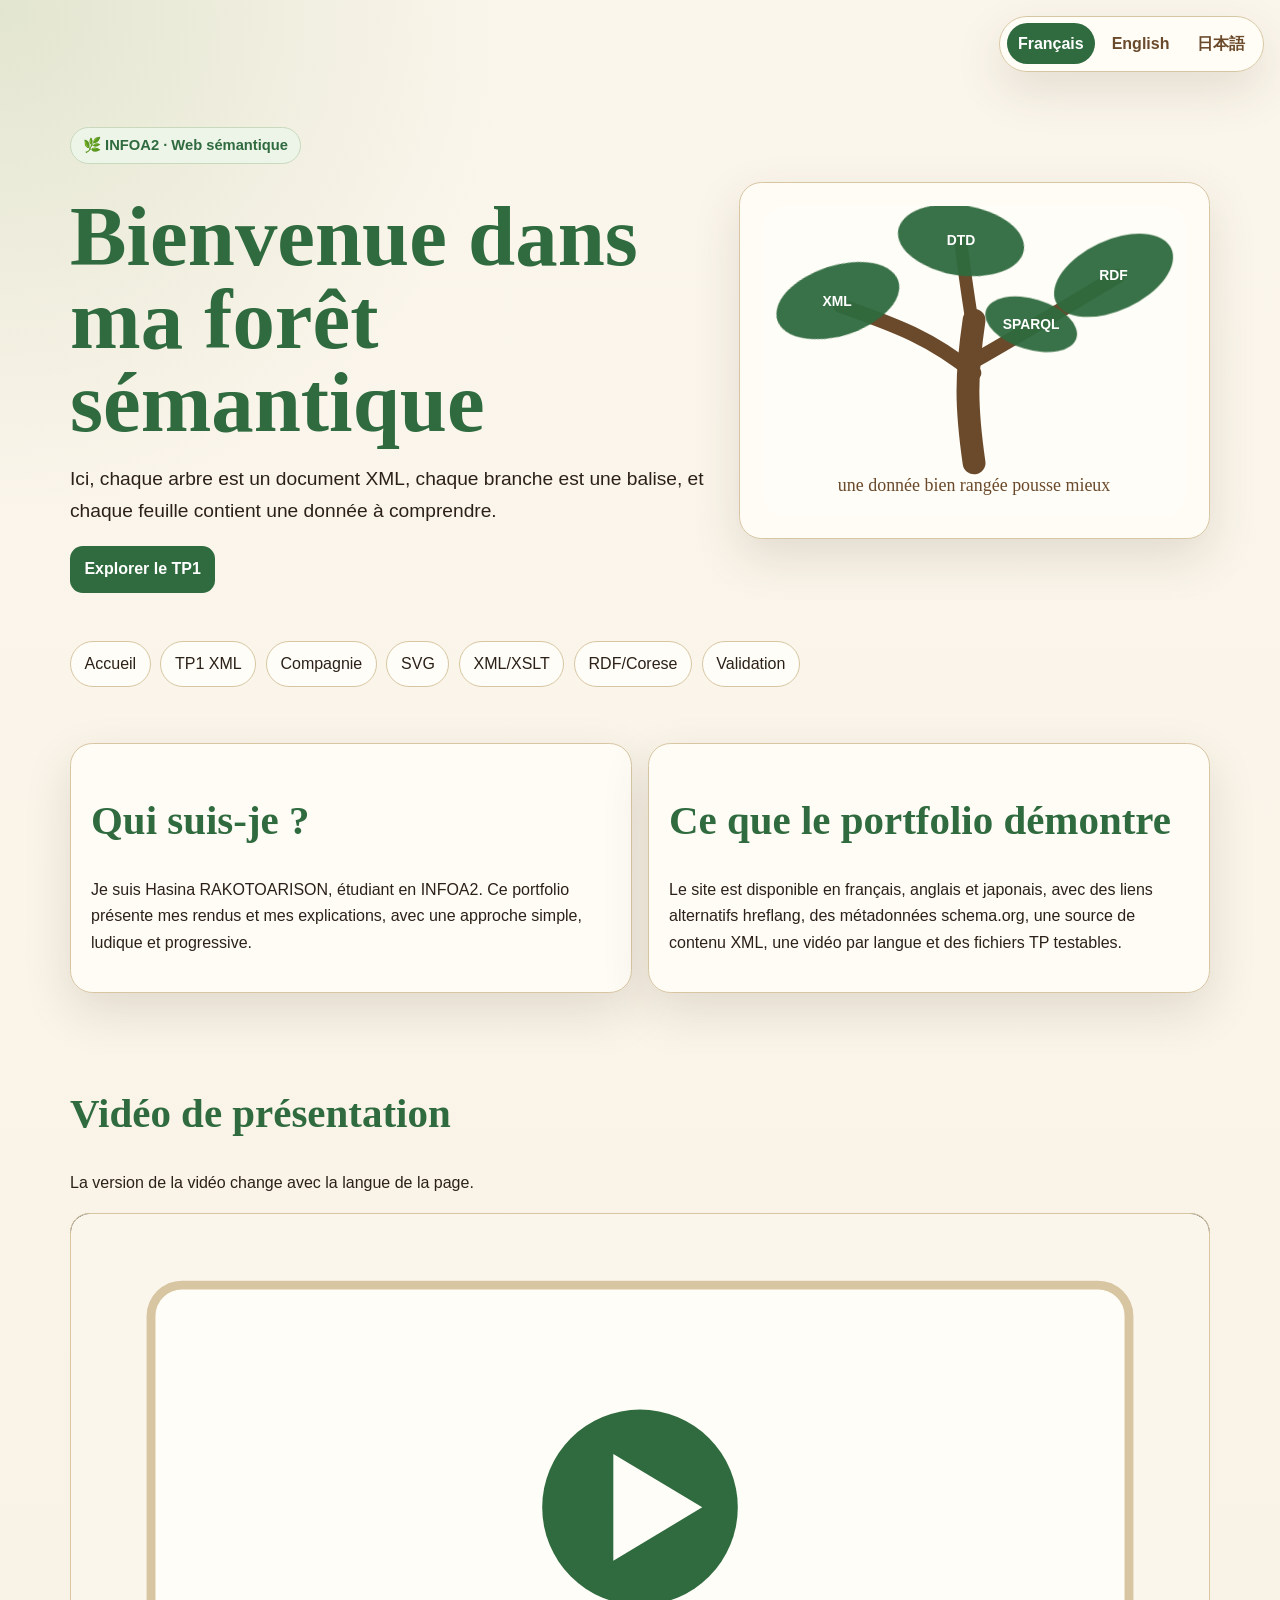
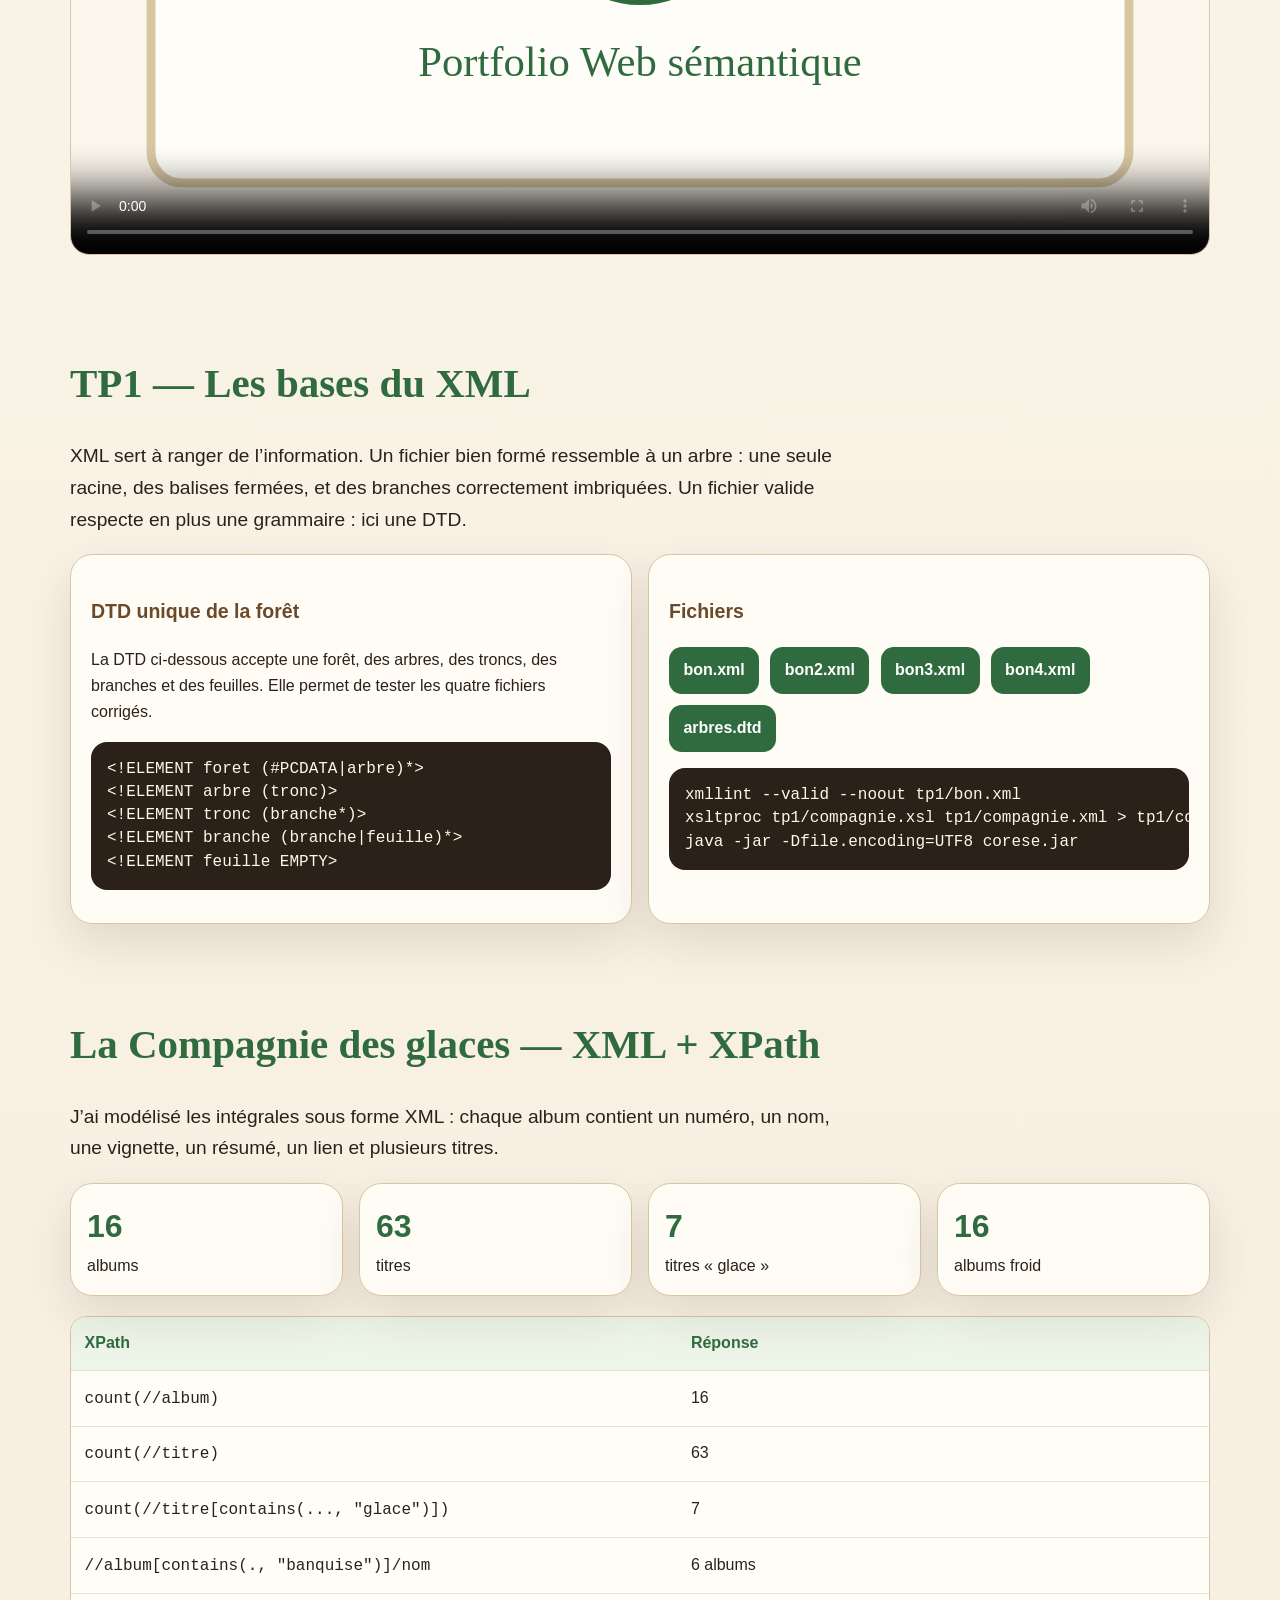
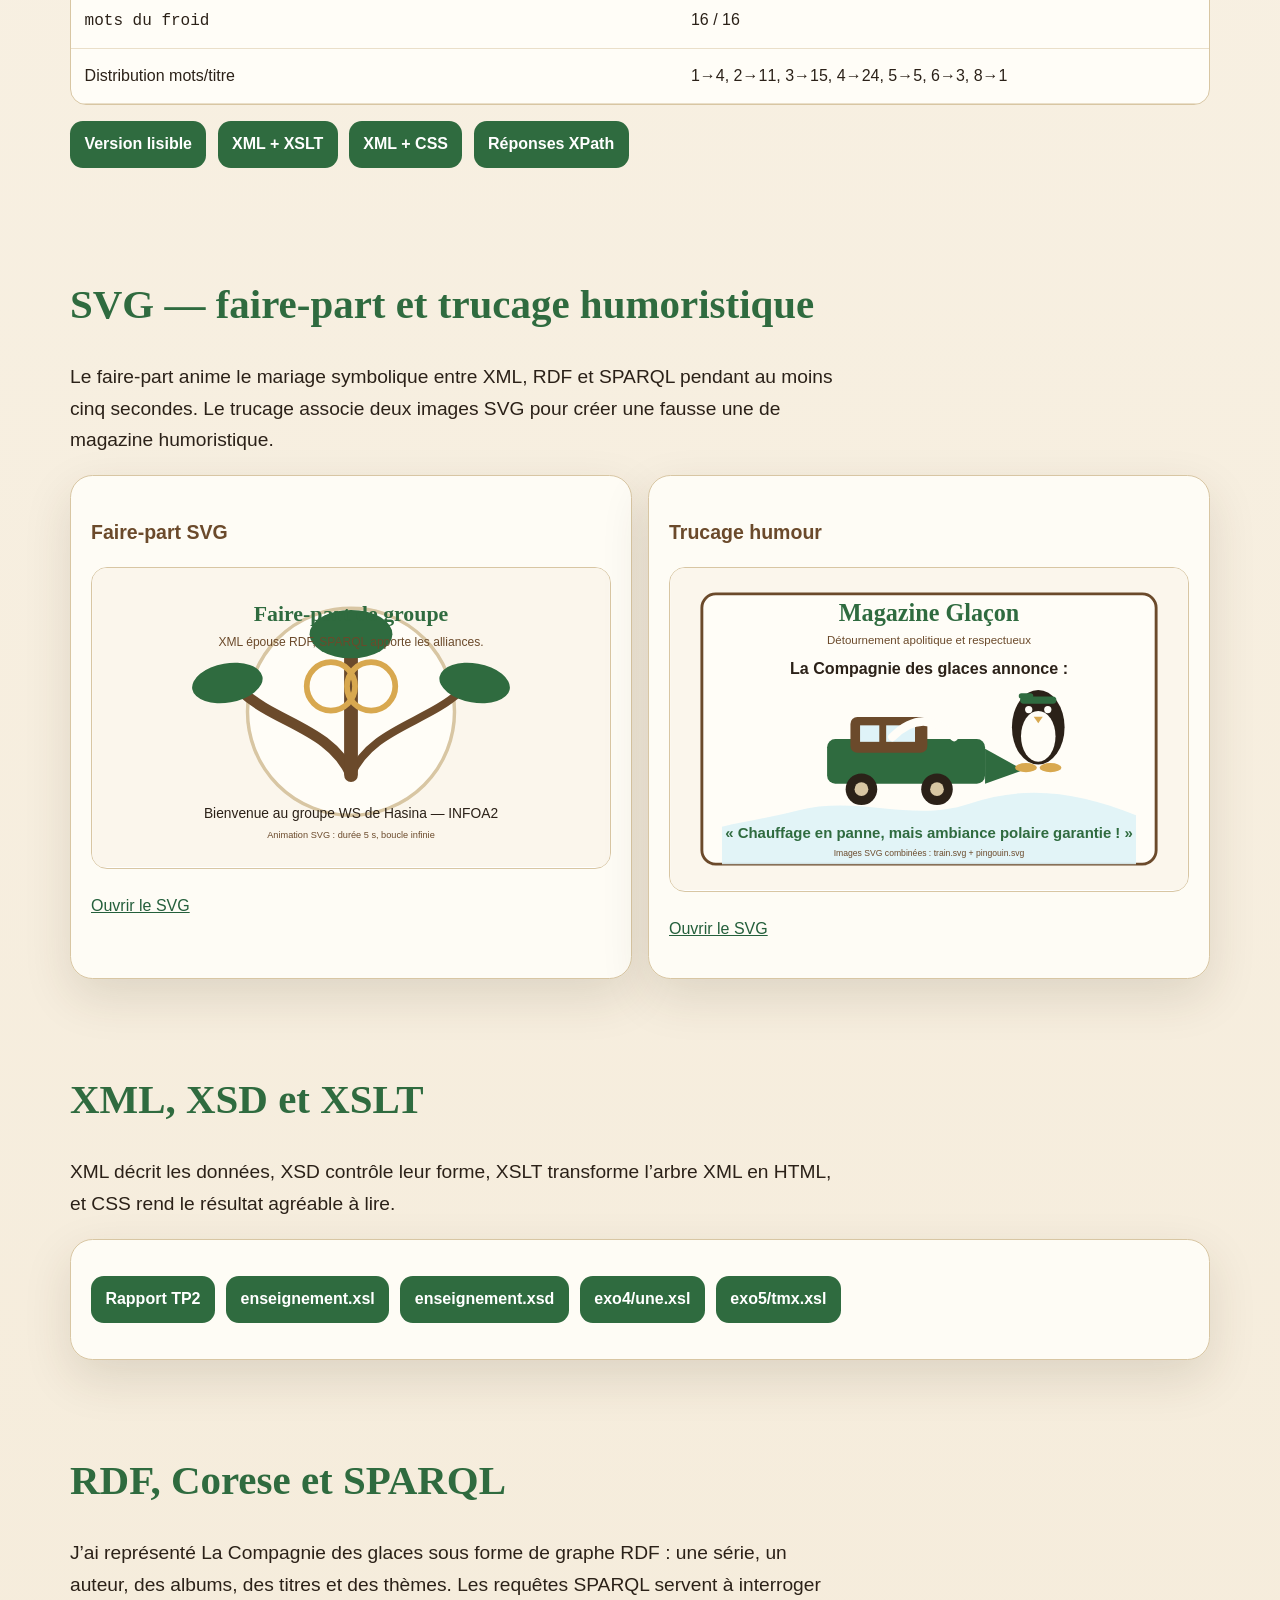
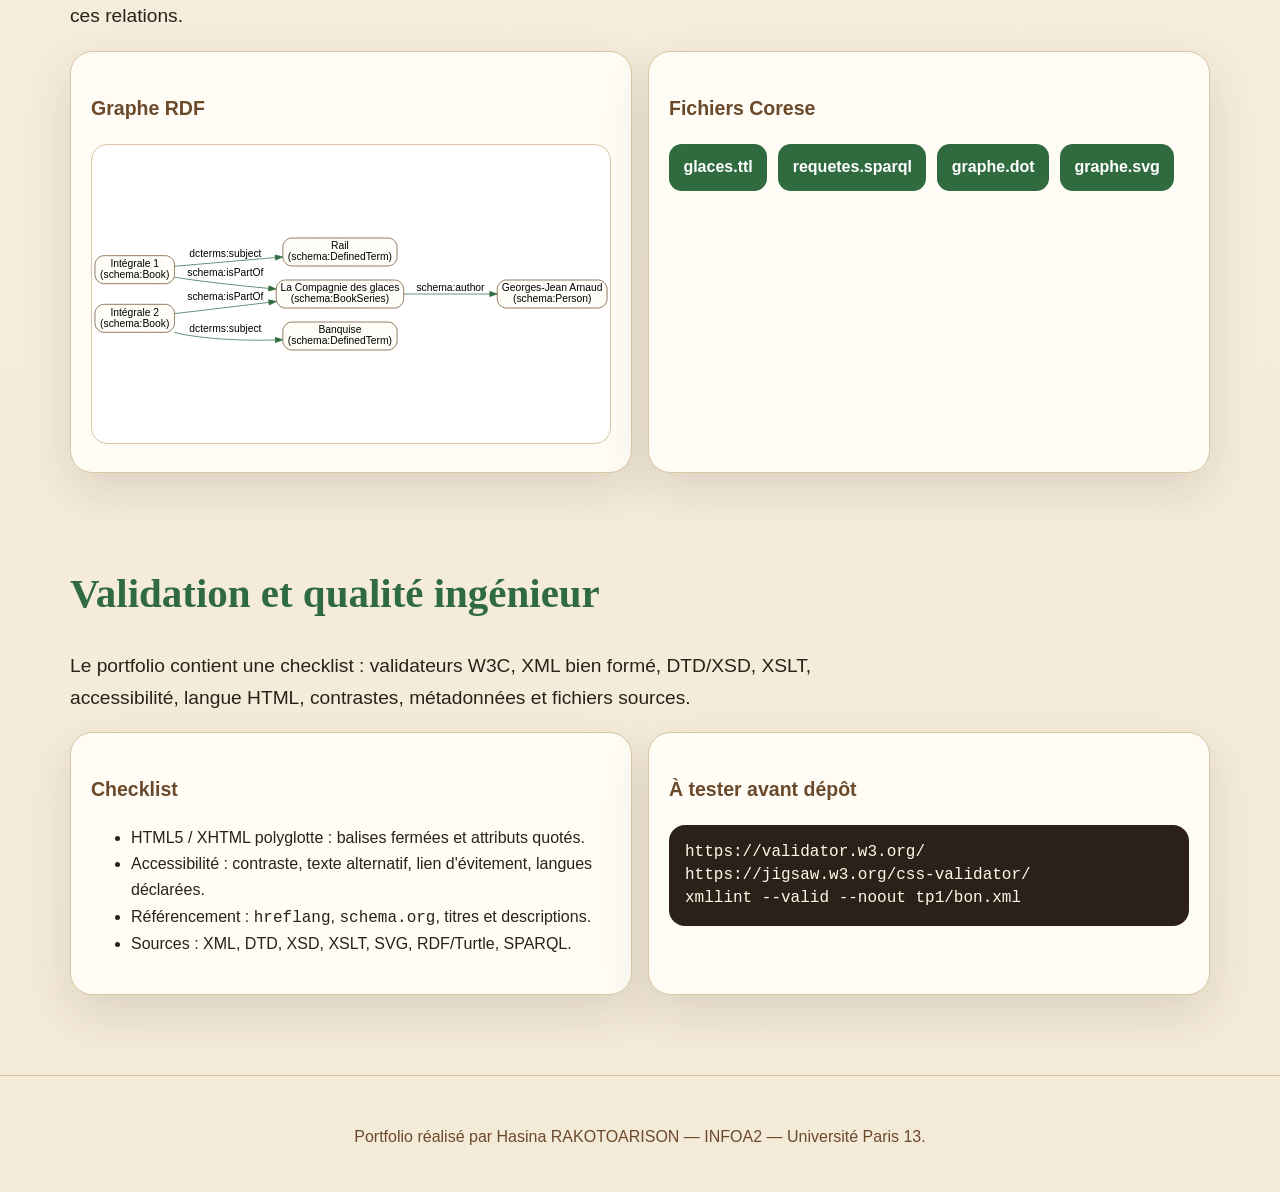
==== index.html @ b1c5e073 "Correction placement portfolio a la racine" ====
<!doctype html>
<html lang="fr" dir="ltr" itemscope="itemscope" itemtype="https://schema.org/ProfilePage">
<head>
  <meta charset="utf-8" />
  <meta name="viewport" content="width=device-width, initial-scale=1" />
  <meta name="description" content="Portfolio pédagogique de Hasina RAKOTOARISON, INFOA2, autour de XML, XSLT, SVG, RDF, SPARQL et Corese." />
  <meta name="author" content="Hasina RAKOTOARISON" />
  <title>Portfolio Web sémantique — Hasina RAKOTOARISON</title>
  <link rel="alternate" href="https://hamkitsi.github.io/index.html" hreflang="fr" />
  <link rel="alternate" href="https://hamkitsi.github.io/index.en.html" hreflang="en" />
  <link rel="alternate" href="https://hamkitsi.github.io/index.ja.html" hreflang="ja" />
  <link rel="stylesheet" href="assets/css/style.css" />
</head>
<body>
  <a class="skip-link" href="#contenu">Aller au contenu</a>
  <div class="lang-switcher" aria-label="Choix de langue"><a href="index.html" lang="fr" hreflang="fr" data-lang-link="true" class="active">Français</a>
<a href="index.en.html" lang="en" hreflang="en" data-lang-link="true" class="">English</a>
<a href="index.ja.html" lang="ja" hreflang="ja" data-lang-link="true" class="">日本語</a></div>
  <header id="accueil" class="site-header">
    <section class="hero">
      <div itemscope="itemscope" itemtype="https://schema.org/Person">
        <p class="badge">🌿 INFOA2 · Web sémantique</p>
        <h1 itemprop="name">Bienvenue dans ma forêt sémantique</h1>
        <p class="lead" itemprop="description">Ici, chaque arbre est un document XML, chaque branche est une balise, et chaque feuille contient une donnée à comprendre.</p>
        <p><a class="button-link" href="#tp1">Explorer le TP1</a></p>
        <meta itemprop="givenName" content="Hasina" />
        <meta itemprop="familyName" content="RAKOTOARISON" />
        <meta itemprop="affiliation" content="Université Paris 13 — INFOA2" />
        <link itemprop="url" href="https://hamkitsi.github.io/" />
      </div>
      <div class="hero-card"><svg class="tree-illustration" xmlns="http://www.w3.org/2000/svg" viewBox="0 0 520 380" role="img" aria-label="Illustration d'un arbre XML">
  <rect width="520" height="380" rx="28" fill="#fffdf7"/>
  <path d="M260 315 C250 245 250 208 260 140" stroke="#6b4a2b" stroke-width="28" fill="none" stroke-linecap="round"/>
  <path d="M260 205 C205 160 160 145 96 122" stroke="#6b4a2b" stroke-width="18" fill="none" stroke-linecap="round"/>
  <path d="M260 190 C330 150 372 124 436 86" stroke="#6b4a2b" stroke-width="18" fill="none" stroke-linecap="round"/>
  <path d="M260 158 C252 106 248 82 244 45" stroke="#6b4a2b" stroke-width="16" fill="none" stroke-linecap="round"/>
  <g fill="#2f6b3f" opacity=".95">
    <ellipse cx="93" cy="116" rx="78" ry="43" transform="rotate(-18 93 116)"/>
    <ellipse cx="431" cy="85" rx="78" ry="43" transform="rotate(-25 431 85)"/>
    <ellipse cx="244" cy="42" rx="78" ry="43" transform="rotate(9 244 42)"/>
    <ellipse cx="330" cy="145" rx="58" ry="31" transform="rotate(17 330 145)"/>
  </g>
  <g font-family="Arial" font-size="17" font-weight="700" text-anchor="middle">
    <text x="92" y="122" fill="white">XML</text>
    <text x="244" y="48" fill="white">DTD</text>
    <text x="431" y="91" fill="white">RDF</text>
    <text x="330" y="151" fill="white">SPARQL</text>
  </g>
  <text x="260" y="350" text-anchor="middle" font-family="Georgia" font-size="22" fill="#6b4a2b">une donnée bien rangée pousse mieux</text>
</svg></div>
    </section>
  </header>
  <nav class="navbar" aria-label="Navigation principale">
      <ul>
        <li><a href="#accueil">Accueil</a></li>
        <li><a href="#tp1">TP1 XML</a></li>
        <li><a href="#compagnie">Compagnie</a></li>
        <li><a href="#svg">SVG</a></li>
        <li><a href="#xslt">XML/XSLT</a></li>
        <li><a href="#rdf">RDF/Corese</a></li>
        <li><a href="#validation">Validation</a></li>
      </ul>
    </nav>
  <main id="contenu">
    <section class="section grid" aria-labelledby="identite-title">
      <article class="card">
        <h2 id="identite-title">Qui suis-je ?</h2>
        <p>Je suis Hasina RAKOTOARISON, étudiant en INFOA2. Ce portfolio présente mes rendus et mes explications, avec une approche simple, ludique et progressive.</p>
      </article>
      <article class="card">
        <h2>Ce que le portfolio démontre</h2>
        <p>Le site est disponible en français, anglais et japonais, avec des liens alternatifs hreflang, des métadonnées schema.org, une source de contenu XML, une vidéo par langue et des fichiers TP testables.</p>
      </article>
    </section>

    <section id="video" class="section video-box" aria-labelledby="video-title">
      <h2 id="video-title">Vidéo de présentation</h2>
      <p>La version de la vidéo change avec la langue de la page.</p>
      <video controls="controls" preload="metadata" poster="assets/img/video-poster.svg">
        <source src="assets/video/intro-fr.mp4" type="video/mp4" />
        <track kind="subtitles" src="assets/video/captions-fr.vtt" srclang="fr" label="Français" default="default" />
      </video>
    </section>

    <section id="tp1" class="section" aria-labelledby="tp1-title">
      <h2 id="tp1-title">TP1 — Les bases du XML</h2>
      <p class="lead">XML sert à ranger de l’information. Un fichier bien formé ressemble à un arbre : une seule racine, des balises fermées, et des branches correctement imbriquées. Un fichier valide respecte en plus une grammaire : ici une DTD.</p>
      <div class="grid">
        <article class="card">
          <h3>DTD unique de la forêt</h3>
          <p>La DTD ci-dessous accepte une forêt, des arbres, des troncs, des branches et des feuilles. Elle permet de tester les quatre fichiers corrigés.</p>
          <pre><code>&lt;!ELEMENT foret (#PCDATA|arbre)*&gt;
&lt;!ELEMENT arbre (tronc)&gt;
&lt;!ELEMENT tronc (branche*)&gt;
&lt;!ELEMENT branche (branche|feuille)*&gt;
&lt;!ELEMENT feuille EMPTY&gt;
</code></pre>
        </article>
        <article class="card">
          <h3>Fichiers</h3>
          <ul class="link-list">
            <li><a href="tp1/bon.xml">bon.xml</a></li>
            <li><a href="tp1/bon2.xml">bon2.xml</a></li>
            <li><a href="tp1/bon3.xml">bon3.xml</a></li>
            <li><a href="tp1/bon4.xml">bon4.xml</a></li>
            <li><a href="tp1/arbres.dtd">arbres.dtd</a></li>
          </ul>
          <pre><code>xmllint --valid --noout tp1/bon.xml
xsltproc tp1/compagnie.xsl tp1/compagnie.xml &gt; tp1/compagnie.html
java -jar -Dfile.encoding=UTF8 corese.jar</code></pre>
        </article>
      </div>
    </section>

    <section id="compagnie" class="section" aria-labelledby="compagnie-title">
      <h2 id="compagnie-title">La Compagnie des glaces — XML + XPath</h2>
      <p class="lead">J’ai modélisé les intégrales sous forme XML : chaque album contient un numéro, un nom, une vignette, un résumé, un lien et plusieurs titres.</p>
      <div class="stats" aria-label="Statistiques XPath">
        <div class="stat"><strong>16</strong> albums</div>
        <div class="stat"><strong>63</strong> titres</div>
        <div class="stat"><strong>7</strong> titres « glace »</div>
        <div class="stat"><strong>16</strong> albums froid</div>
      </div>
      <div class="table-wrap">
        <table><tr><th>XPath</th><th>Réponse</th></tr><tr><td><code>count(//album)</code></td><td>16</td></tr><tr><td><code>count(//titre)</code></td><td>63</td></tr><tr><td><code>count(//titre[contains(..., "glace")])</code></td><td>7</td></tr><tr><td><code>//album[contains(., "banquise")]/nom</code></td><td>6 albums</td></tr><tr><td><code>mots du froid</code></td><td>16 / 16</td></tr><tr><td>Distribution mots/titre</td><td>1→4, 2→11, 3→15, 4→24, 5→5, 6→3, 8→1</td></tr></table>
      </div>
      <ul class="link-list">
        <li><a href="tp1/compagnie.html">Version lisible</a></li>
        <li><a href="tp1/compagnie.xml">XML + XSLT</a></li>
        <li><a href="tp1/compagnie-css.xml">XML + CSS</a></li>
        <li><a href="tp1/requetes_xpath_reponses.txt">Réponses XPath</a></li>
      </ul>
    </section>

    <section id="svg" class="section" aria-labelledby="svg-title">
      <h2 id="svg-title">SVG — faire-part et trucage humoristique</h2>
      <p class="lead">Le faire-part anime le mariage symbolique entre XML, RDF et SPARQL pendant au moins cinq secondes. Le trucage associe deux images SVG pour créer une fausse une de magazine humoristique.</p>
      <div class="grid">
        <article class="card">
          <h3>Faire-part SVG</h3>
          <object class="svg-frame" type="image/svg+xml" data="tp1/svg/mariage-groupe-ws.svg" aria-label="Faire-part SVG animé"></object>
          <p><a href="tp1/svg/mariage-groupe-ws.svg">Ouvrir le SVG</a></p>
        </article>
        <article class="card">
          <h3>Trucage humour</h3>
          <object class="svg-frame" type="image/svg+xml" data="tp1/svg/trucage-magazine-glacon.svg" aria-label="Trucage SVG humoristique"></object>
          <p><a href="tp1/svg/trucage-magazine-glacon.svg">Ouvrir le SVG</a></p>
        </article>
      </div>
    </section>

    <section id="xslt" class="section" aria-labelledby="xslt-title">
      <h2 id="xslt-title">XML, XSD et XSLT</h2>
      <p class="lead">XML décrit les données, XSD contrôle leur forme, XSLT transforme l’arbre XML en HTML, et CSS rend le résultat agréable à lire.</p>
      <article class="card">
        <ul class="link-list">
          <li><a href="xml-xslt/index.html">Rapport TP2</a></li>
          <li><a href="xml-xslt/TP2_Hasina/enseignement.xsl">enseignement.xsl</a></li>
          <li><a href="xml-xslt/TP2_Hasina/enseignement.xsd">enseignement.xsd</a></li>
          <li><a href="xml-xslt/TP2_Hasina/exo4/une.xsl">exo4/une.xsl</a></li>
          <li><a href="xml-xslt/TP2_Hasina/exo5/tmx.xsl">exo5/tmx.xsl</a></li>
        </ul>
      </article>
    </section>

    <section id="rdf" class="section" aria-labelledby="rdf-title">
      <h2 id="rdf-title">RDF, Corese et SPARQL</h2>
      <p class="lead">J’ai représenté La Compagnie des glaces sous forme de graphe RDF : une série, un auteur, des albums, des titres et des thèmes. Les requêtes SPARQL servent à interroger ces relations.</p>
      <div class="grid">
        <article class="card">
          <h3>Graphe RDF</h3>
          <object class="svg-frame" type="image/svg+xml" data="rdf-corese/graphe.svg" aria-label="Graphe RDF"></object>
        </article>
        <article class="card">
          <h3>Fichiers Corese</h3>
          <ul class="link-list">
            <li><a href="rdf-corese/glaces.ttl">glaces.ttl</a></li>
            <li><a href="rdf-corese/requetes.sparql">requetes.sparql</a></li>
            <li><a href="rdf-corese/graphe.dot">graphe.dot</a></li>
            <li><a href="rdf-corese/graphe.svg">graphe.svg</a></li>
          </ul>
        </article>
      </div>
    </section>

    <section id="validation" class="section" aria-labelledby="validation-title">
      <h2 id="validation-title">Validation et qualité ingénieur</h2>
      <p class="lead">Le portfolio contient une checklist : validateurs W3C, XML bien formé, DTD/XSD, XSLT, accessibilité, langue HTML, contrastes, métadonnées et fichiers sources.</p>
      <div class="grid">
        <article class="card">
          <h3>Checklist</h3>
          <ul>
            <li>HTML5 / XHTML polyglotte : balises fermées et attributs quotés.</li>
            <li>Accessibilité : contraste, texte alternatif, lien d'évitement, langues déclarées.</li>
            <li>Référencement : <code>hreflang</code>, <code>schema.org</code>, titres et descriptions.</li>
            <li>Sources : XML, DTD, XSD, XSLT, SVG, RDF/Turtle, SPARQL.</li>
          </ul>
        </article>
        <article class="card">
          <h3>À tester avant dépôt</h3>
          <pre><code>https://validator.w3.org/
https://jigsaw.w3.org/css-validator/
xmllint --valid --noout tp1/bon.xml</code></pre>
        </article>
      </div>
    </section>
  </main>
  <footer class="site-footer"><p>Portfolio réalisé par Hasina RAKOTOARISON — INFOA2 — Université Paris 13.</p></footer>
  <script src="assets/js/site.js"></script>
</body>
</html>
---- assets/css/style.css ----
/* Portfolio Hasina RAKOTOARISON — palette forêt */
:root {
  --fond: #fbf6ec;
  --papier: #fffdf7;
  --vert: #2f6b3f;
  --vert-clair: #8fae72;
  --marron: #6b4a2b;
  --marron-clair: #d8c6a3;
  --texte: #2b2118;
  --ombre: 0 18px 48px rgba(61, 43, 23, .13);
}
* { box-sizing: border-box; }
html { scroll-behavior: smooth; }
body {
  margin: 0;
  font-family: Arial, Helvetica, sans-serif;
  color: var(--texte);
  background:
    radial-gradient(circle at top left, rgba(143,174,114,.23), transparent 32rem),
    linear-gradient(180deg, var(--fond), #f4ead8);
  line-height: 1.65;
}
a { color: #245f3b; }
a:focus, button:focus { outline: 3px solid #8fae72; outline-offset: 3px; }
.skip-link {
  position: absolute; left: -999px; top: .5rem; background: var(--vert); color: white;
  padding: .75rem 1rem; border-radius: .75rem; z-index: 20;
}
.skip-link:focus { left: .5rem; }
.lang-switcher {
  position: fixed; right: 1rem; top: 1rem; z-index: 10;
  display: flex; gap: .35rem; padding: .4rem; border-radius: 999px;
  background: rgba(255,253,247,.92); border: 1px solid var(--marron-clair); box-shadow: var(--ombre);
}
.lang-switcher a, .lang-switcher button {
  border: 0; border-radius: 999px; padding: .45rem .7rem; background: transparent;
  color: var(--marron); text-decoration: none; font-weight: 700; cursor: pointer;
}
.lang-switcher .active, .lang-switcher a:hover, .lang-switcher button:hover { background: var(--vert); color: white; }
.site-header {
  max-width: 1180px; margin: 0 auto; padding: 7rem 1.25rem 2rem;
}
.hero {
  display: grid; grid-template-columns: minmax(0, 1.15fr) minmax(260px, .85fr); gap: 2rem; align-items: center;
}
.badge, .pill {
  display: inline-flex; align-items: center; gap: .4rem;
  background: #edf4e8; color: var(--vert); border: 1px solid #c9d9be;
  border-radius: 999px; padding: .35rem .75rem; font-weight: 700; font-size: .92rem;
}
h1 { font-family: Georgia, 'Times New Roman', serif; font-size: clamp(2.4rem, 7vw, 5.3rem); line-height: .98; color: var(--vert); margin: 1rem 0; }
h2 { font-family: Georgia, 'Times New Roman', serif; font-size: clamp(1.7rem, 3.2vw, 2.8rem); color: var(--vert); line-height: 1.1; }
h3 { color: var(--marron); font-size: 1.22rem; }
.lead { font-size: 1.2rem; max-width: 72ch; }
.hero-card, .card, .stat, .album-card {
  background: rgba(255,253,247,.94); border: 1px solid var(--marron-clair); border-radius: 1.4rem; box-shadow: var(--ombre);
}
.hero-card { padding: 1.4rem; }
.tree-illustration { width: 100%; height: auto; display: block; }
.navbar {
  max-width: 1180px; margin: 0 auto; padding: 0 1.25rem 1.5rem;
}
.navbar ul { list-style: none; display: flex; flex-wrap: wrap; gap: .6rem; padding: 0; margin: 0; }
.navbar a { display: block; text-decoration: none; color: var(--texte); background: var(--papier); border: 1px solid var(--marron-clair); border-radius: 999px; padding: .55rem .85rem; }
.navbar a:hover { background: var(--vert); color: white; }
main { max-width: 1180px; margin: 0 auto; padding: 0 1.25rem 3rem; }
.section { padding: 2rem 0; scroll-margin-top: 5.5rem; }
.grid { display: grid; grid-template-columns: repeat(2, minmax(0, 1fr)); gap: 1rem; }
.card { padding: 1.25rem; }
.stats { display: grid; grid-template-columns: repeat(4, minmax(0, 1fr)); gap: 1rem; margin: 1.2rem 0; }
.stat { padding: 1rem; }
.stat strong { display: block; font-size: 2rem; color: var(--vert); }
pre { background: #2b2118; color: #fff8e8; padding: 1rem; border-radius: 1rem; overflow: auto; line-height: 1.45; }
code { font-family: ui-monospace, SFMono-Regular, Menlo, Consolas, monospace; }
.table-wrap { overflow-x: auto; border-radius: 1rem; border: 1px solid var(--marron-clair); background: var(--papier); }
table { width: 100%; border-collapse: collapse; }
th, td { padding: .85rem; border-bottom: 1px solid #eadfc9; text-align: left; vertical-align: top; }
th { background: #edf4e8; color: var(--vert); }
.link-list { display: flex; flex-wrap: wrap; gap: .7rem; padding: 0; list-style: none; }
.link-list a, .button-link { display: inline-block; border-radius: .8rem; background: var(--vert); color: white; padding: .65rem .9rem; text-decoration: none; font-weight: 700; }
.link-list a.secondary, .button-link.secondary { background: #fffdf7; color: var(--marron); border: 1px solid var(--marron-clair); }
.video-box video { width: 100%; border-radius: 1.2rem; border: 1px solid var(--marron-clair); background: #000; }
.album-grid { display: grid; gap: 1rem; }
.album-card { display: grid; grid-template-columns: 120px 1fr; gap: 1rem; padding: 1rem; }
.album-card img { width: 120px; border-radius: .8rem; border: 1px solid var(--marron-clair); }
.svg-frame { width: 100%; min-height: 300px; border: 1px solid var(--marron-clair); border-radius: 1rem; background: white; }
.site-footer { text-align: center; padding: 2rem 1rem; border-top: 1px solid var(--marron-clair); color: var(--marron); }
.page-shell { max-width: 1100px; margin: 0 auto; padding: 2rem 1.25rem 4rem; }
.subpage { background: var(--fond); }
@media (max-width: 850px) {
  .hero, .grid, .stats { grid-template-columns: 1fr; }
  .site-header { padding-top: 6rem; }
  .album-card { grid-template-columns: 1fr; }
}
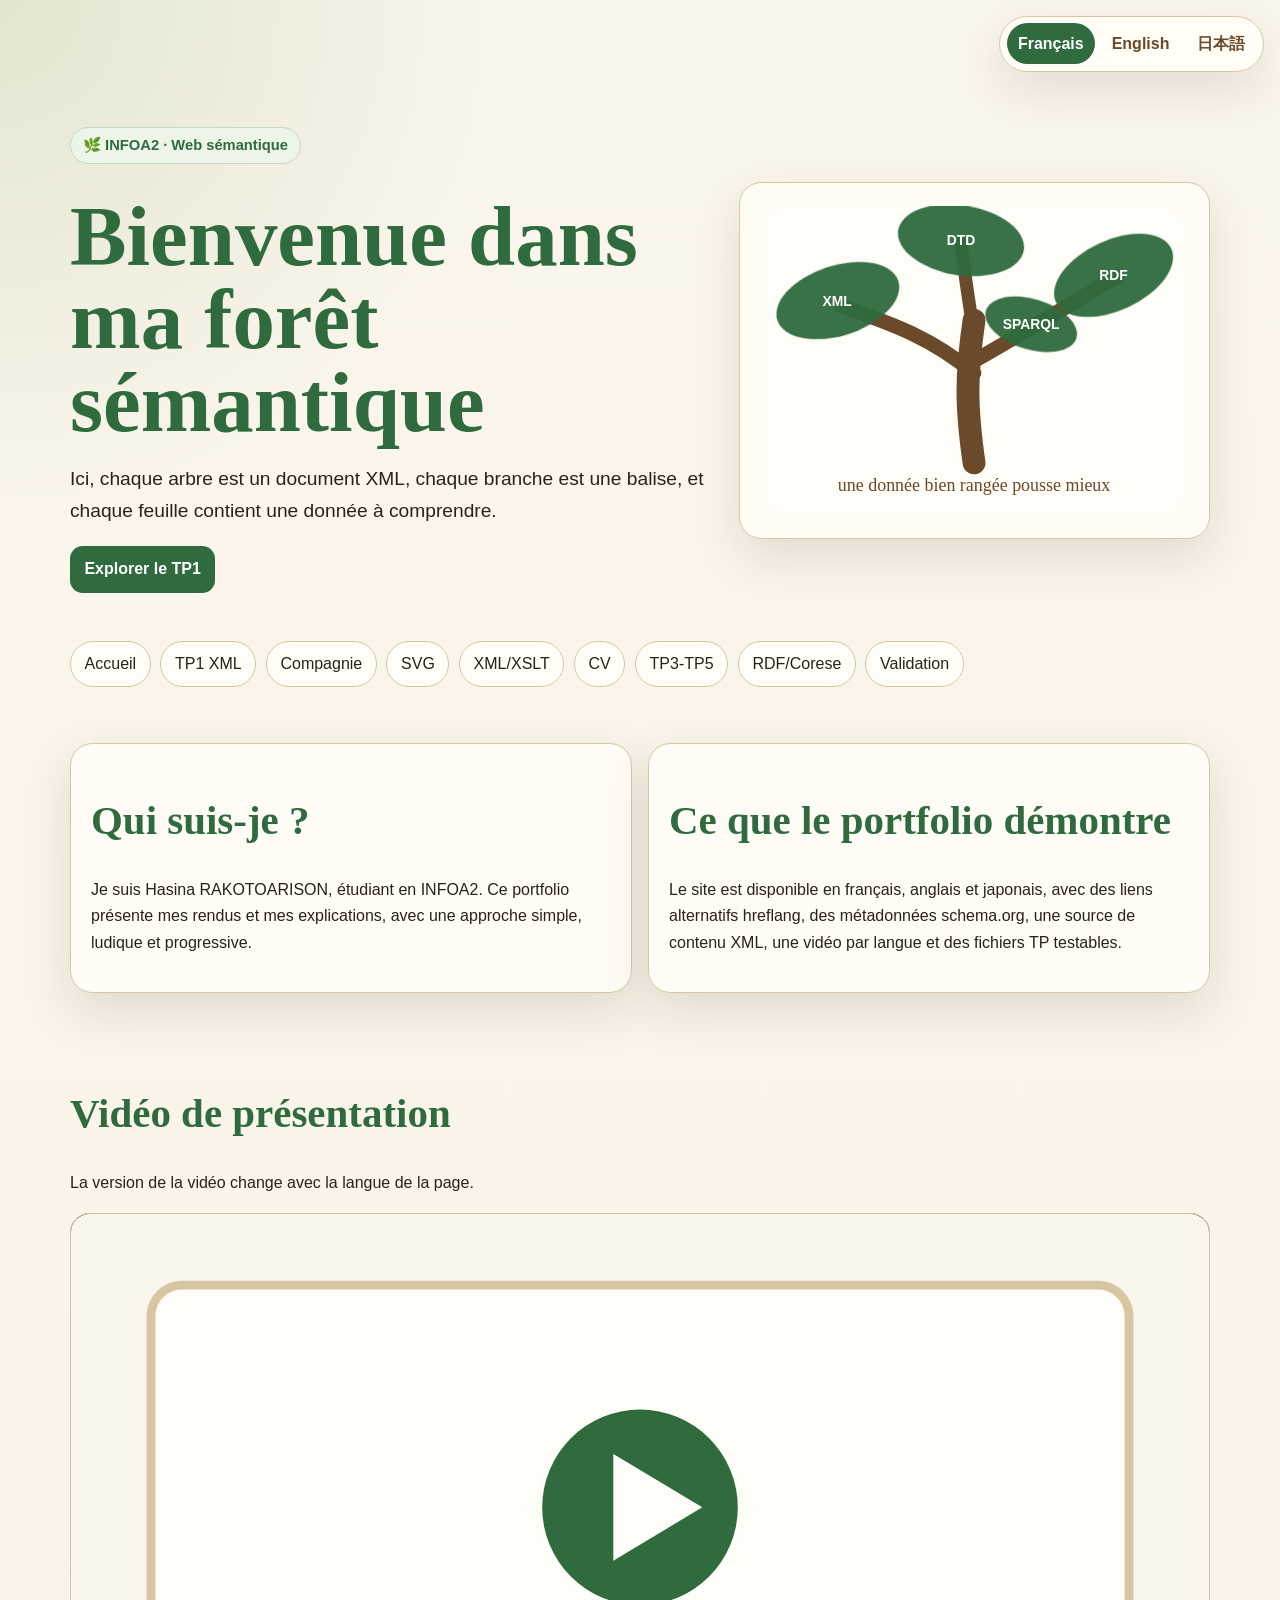
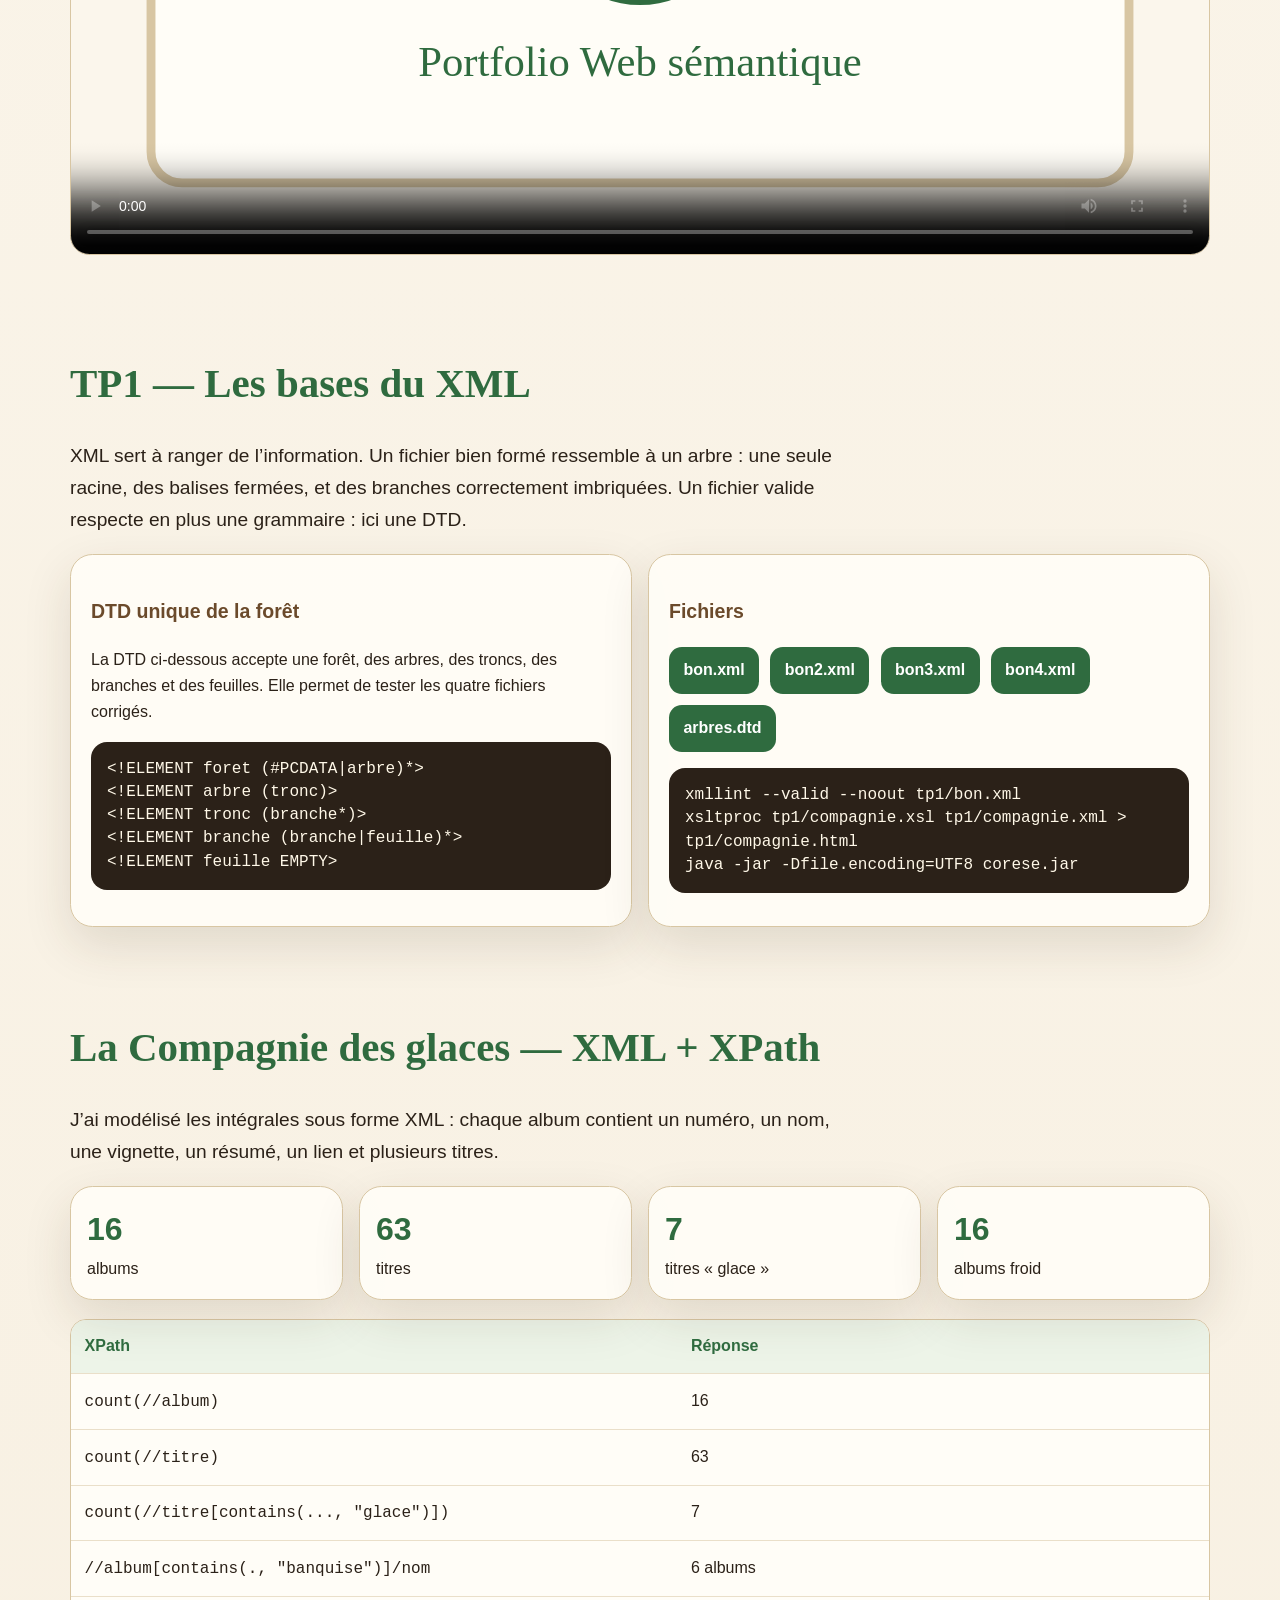
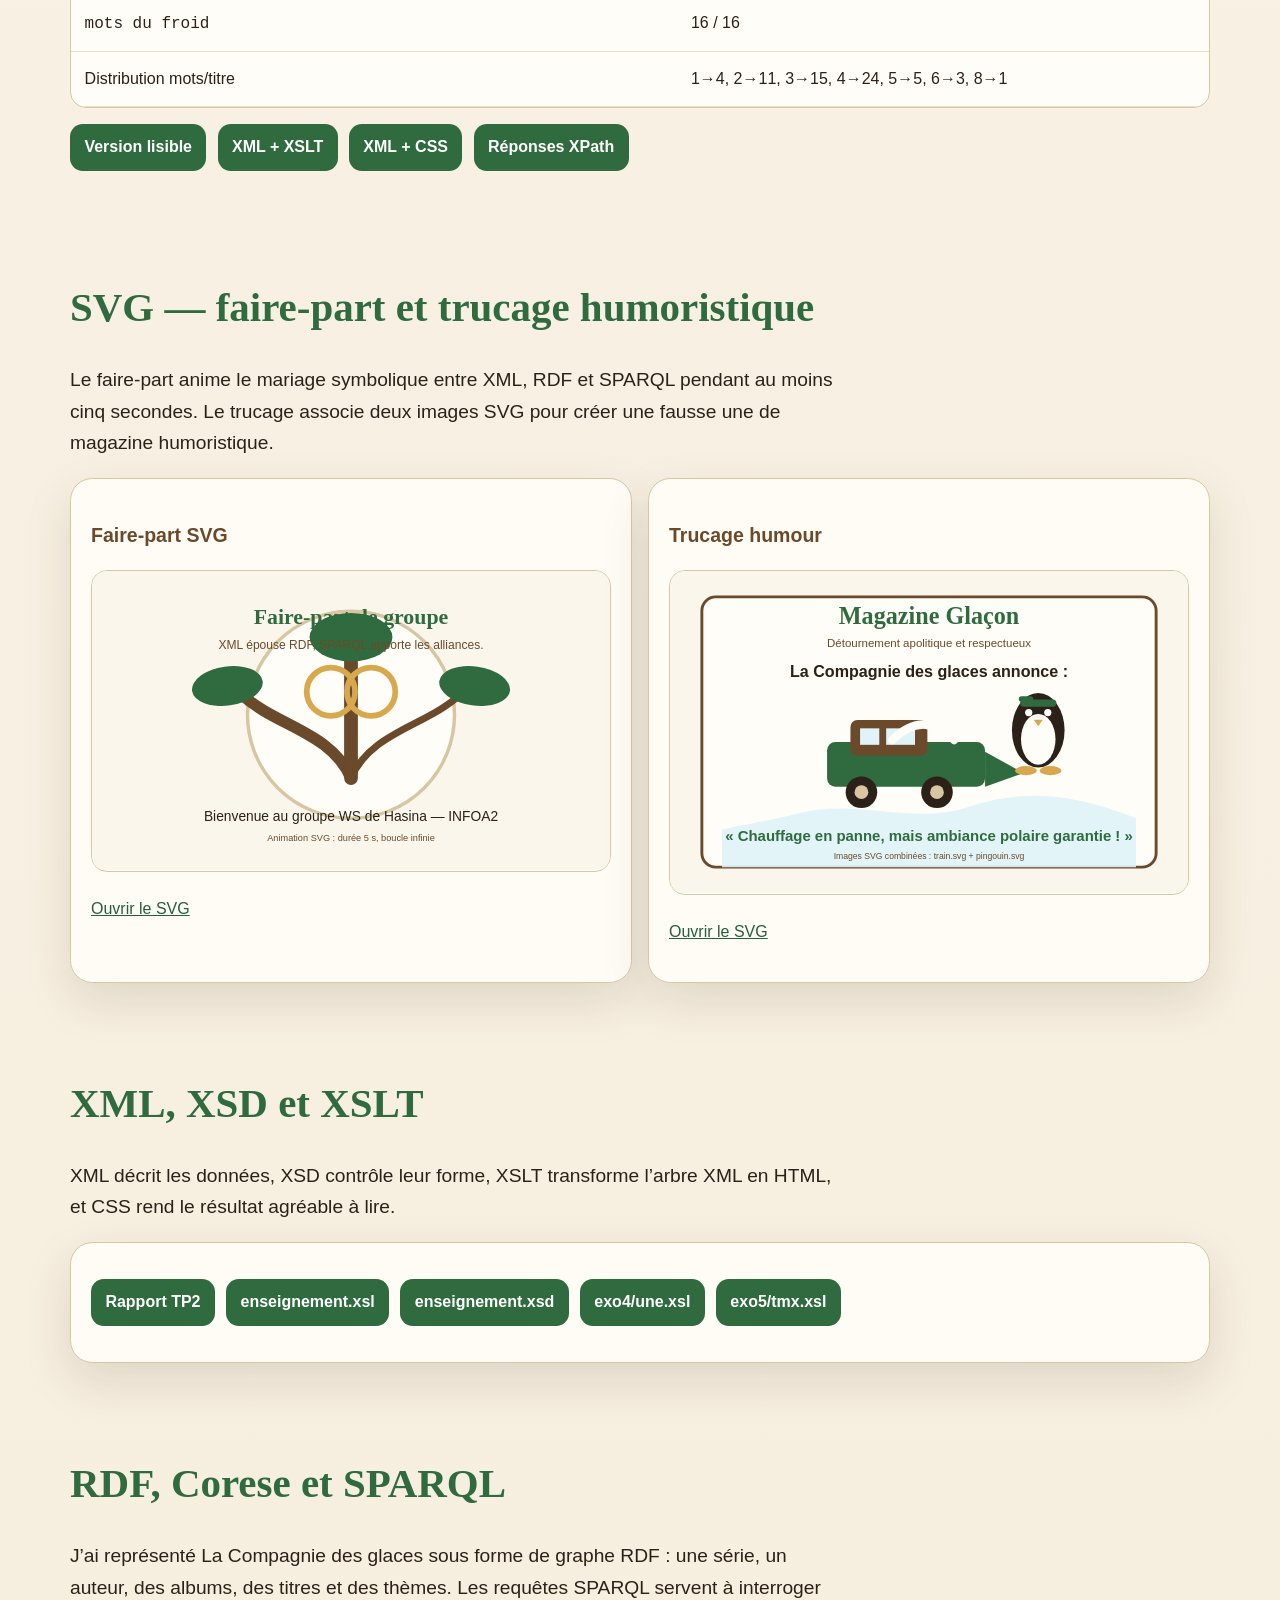
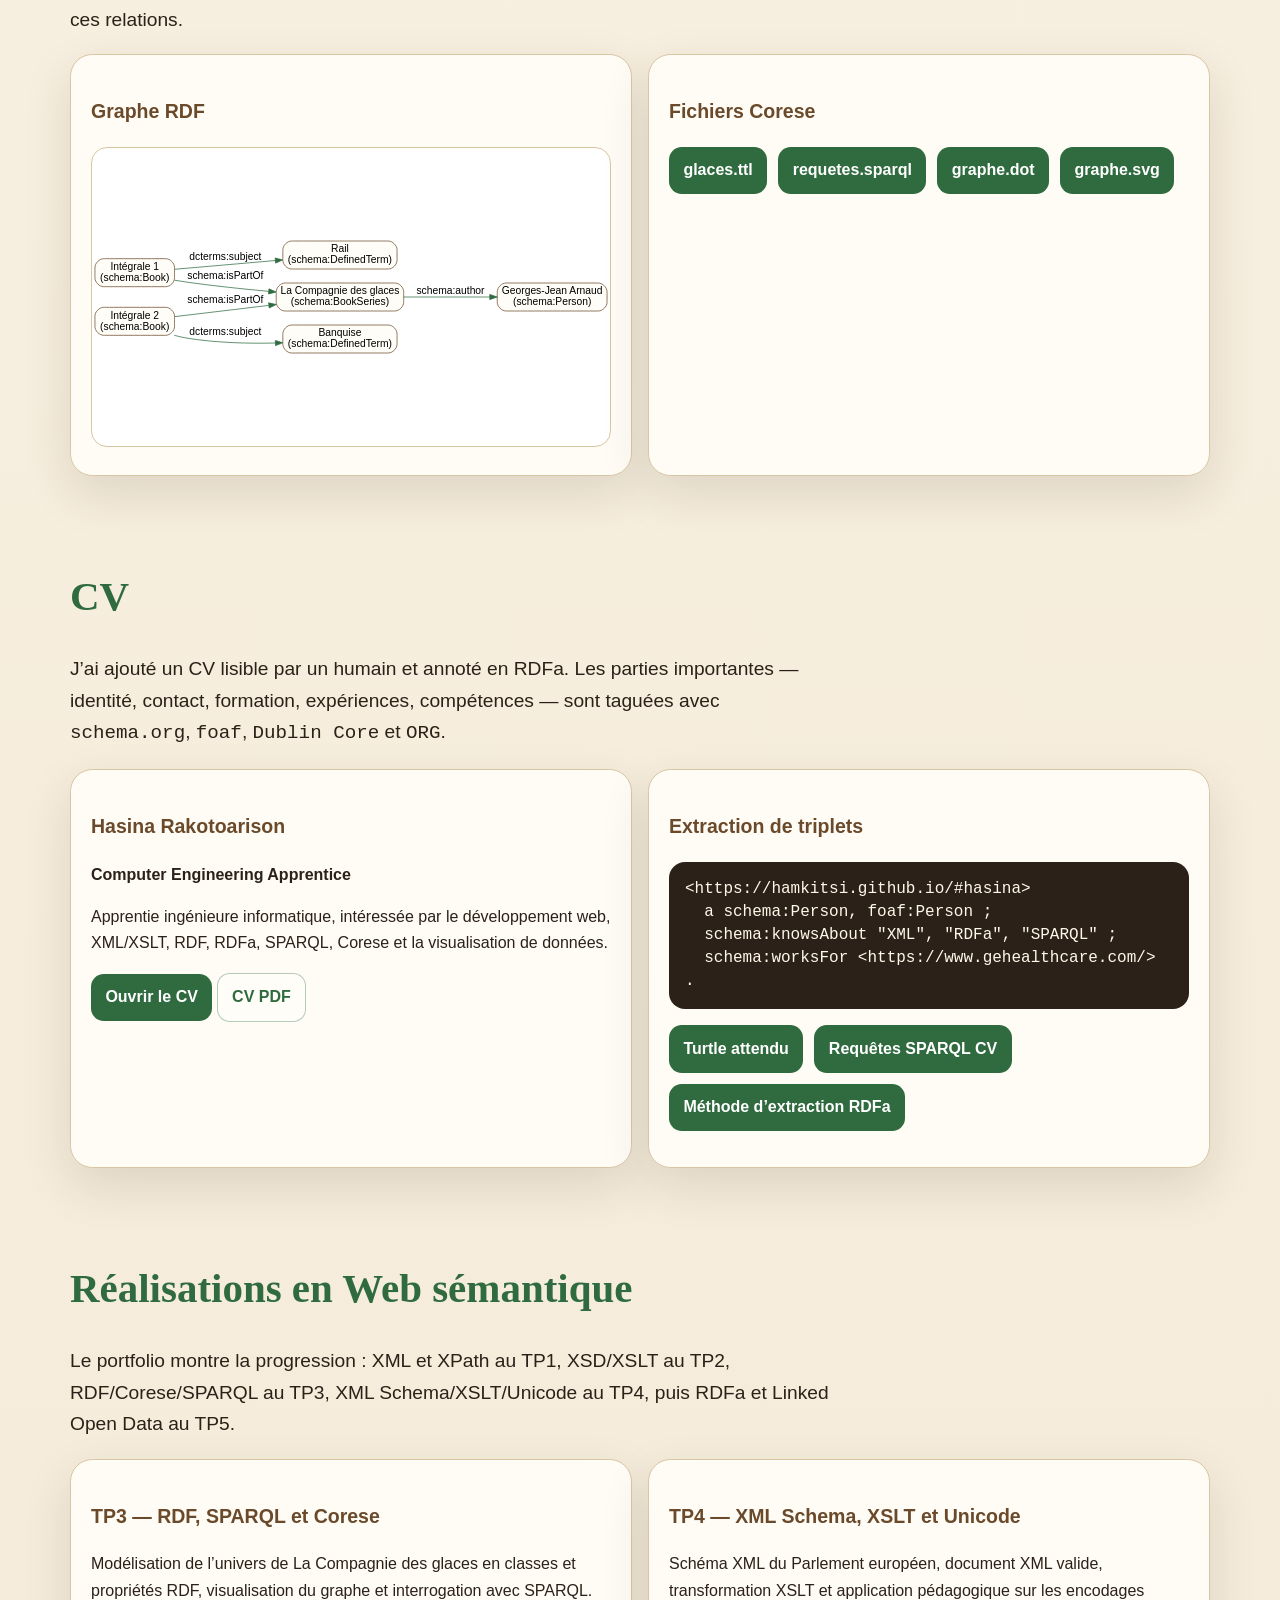
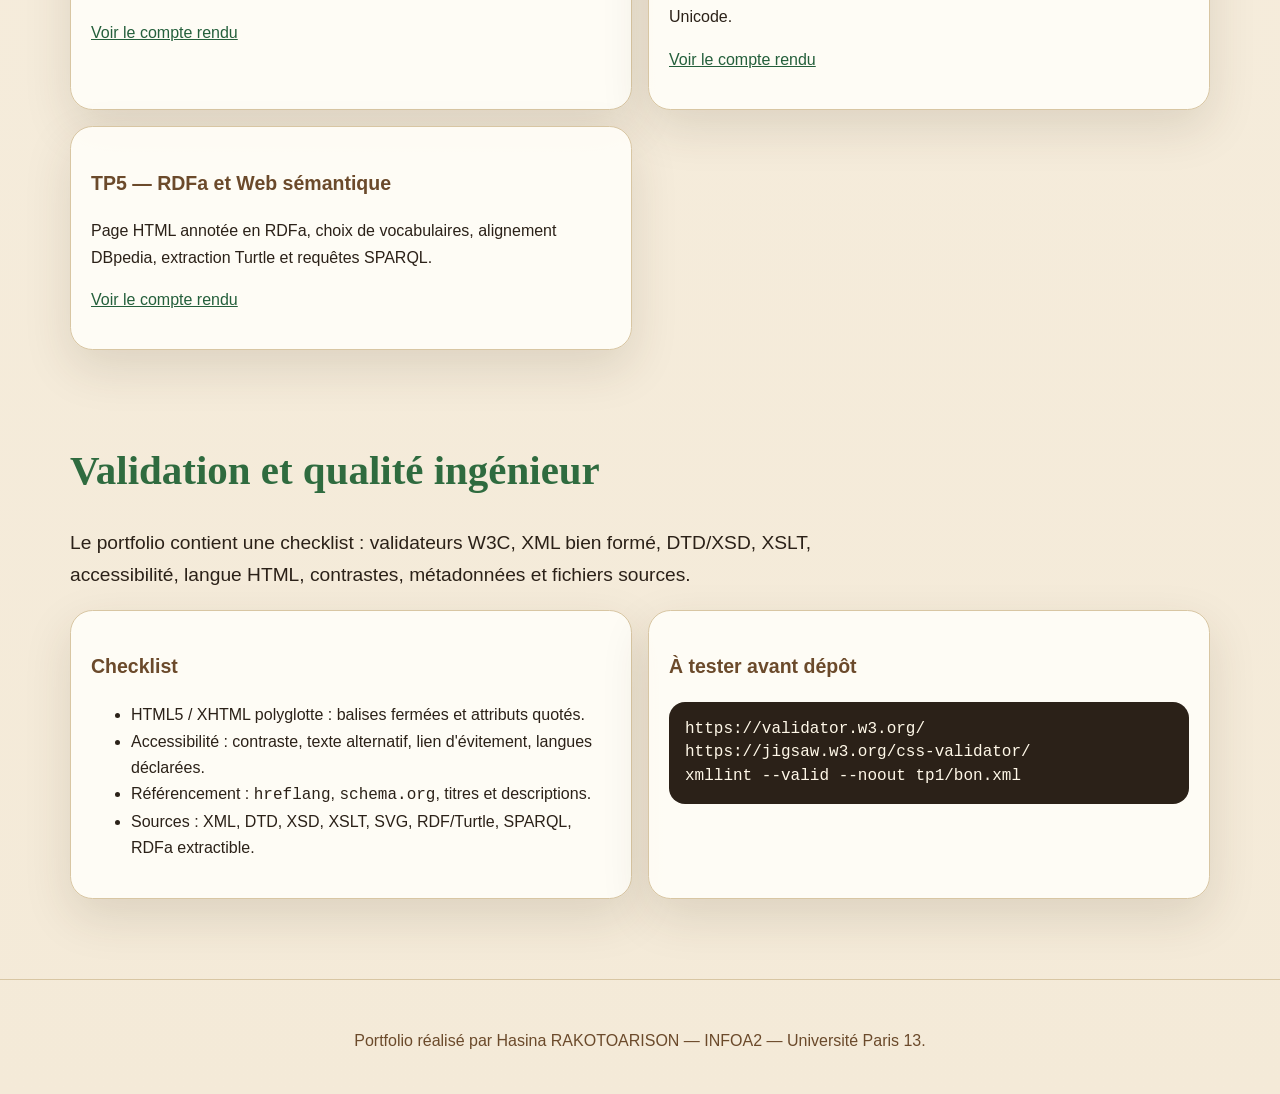
==== commit fdd9b05f: "Renommage sections CV et realisations" ====
--- a/index.html
+++ b/index.html
@@ -1,5 +1,5 @@
 <!doctype html>
-<html lang="fr" dir="ltr" itemscope="itemscope" itemtype="https://schema.org/ProfilePage">
+<html lang="fr" dir="ltr" itemscope="itemscope" itemtype="https://schema.org/ProfilePage" prefix="schema: https://schema.org/ foaf: http://xmlns.com/foaf/0.1/ dc: http://purl.org/dc/elements/1.1/ dcterms: http://purl.org/dc/terms/ org: http://www.w3.org/ns/org# xsd: http://www.w3.org/2001/XMLSchema#">
 <head>
   <meta charset="utf-8" />
   <meta name="viewport" content="width=device-width, initial-scale=1" />
@@ -57,6 +57,8 @@
         <li><a href="#compagnie">Compagnie</a></li>
         <li><a href="#svg">SVG</a></li>
         <li><a href="#xslt">XML/XSLT</a></li>
+        <li><a href="#cv-rdfa">CV</a></li>
+        <li><a href="#rapports">TP3-TP5</a></li>
         <li><a href="#rdf">RDF/Corese</a></li>
         <li><a href="#validation">Validation</a></li>
       </ul>
@@ -183,6 +185,44 @@
       </div>
     </section>
 
+
+    <section id="cv-rdfa" class="section" aria-labelledby="cv-rdfa-title" about="https://hamkitsi.github.io/#hasina" typeof="schema:Person foaf:Person">
+      <h2 id="cv-rdfa-title">CV</h2>
+      <p class="lead">J’ai ajouté un CV lisible par un humain et annoté en RDFa. Les parties importantes — identité, contact, formation, expériences, compétences — sont taguées avec <code>schema.org</code>, <code>foaf</code>, <code>Dublin Core</code> et <code>ORG</code>.</p>
+      <div class="grid">
+        <article class="card">
+          <h3 property="schema:name foaf:name">Hasina Rakotoarison</h3>
+          <meta property="schema:givenName" content="Hasina" />
+          <meta property="schema:familyName" content="Rakotoarison" />
+          <p><strong property="schema:jobTitle">Computer Engineering Apprentice</strong></p>
+          <p property="schema:description">Apprentie ingénieure informatique, intéressée par le développement web, XML/XSLT, RDF, RDFa, SPARQL, Corese et la visualisation de données.</p>
+          <p><a href="cv-rdfa.html" class="button-link">Ouvrir le CV</a> <a href="docs/CV_Hasina_Rakotoarison.pdf" class="button-link secondary">CV PDF</a></p>
+        </article>
+        <article class="card">
+          <h3>Extraction de triplets</h3>
+          <pre><code>&lt;https://hamkitsi.github.io/#hasina&gt;
+  a schema:Person, foaf:Person ;
+  schema:knowsAbout "XML", "RDFa", "SPARQL" ;
+  schema:worksFor &lt;https://www.gehealthcare.com/&gt; .</code></pre>
+          <ul class="link-list">
+            <li><a href="rdfa/hasina-cv.ttl">Turtle attendu</a></li>
+            <li><a href="rdfa/cv-sparql.rq">Requêtes SPARQL CV</a></li>
+            <li><a href="rdfa/extraction.md">Méthode d’extraction RDFa</a></li>
+          </ul>
+        </article>
+      </div>
+    </section>
+
+    <section id="rapports" class="section" aria-labelledby="rapports-title">
+      <h2 id="rapports-title">Réalisations en Web sémantique</h2>
+      <p class="lead">Le portfolio montre la progression : XML et XPath au TP1, XSD/XSLT au TP2, RDF/Corese/SPARQL au TP3, XML Schema/XSLT/Unicode au TP4, puis RDFa et Linked Open Data au TP5.</p>
+      <div class="grid">
+        <article class="card"><h3>TP3 — RDF, SPARQL et Corese</h3><p>Modélisation de l’univers de La Compagnie des glaces en classes et propriétés RDF, visualisation du graphe et interrogation avec SPARQL.</p><p><a href="docs/CR_TP3_RDF_SPARQL_Corese.pdf">Voir le compte rendu</a></p></article>
+        <article class="card"><h3>TP4 — XML Schema, XSLT et Unicode</h3><p>Schéma XML du Parlement européen, document XML valide, transformation XSLT et application pédagogique sur les encodages Unicode.</p><p><a href="docs/CR_TP4_XMLSchema_XSLT_Unicode.pdf">Voir le compte rendu</a></p></article>
+        <article class="card"><h3>TP5 — RDFa et Web sémantique</h3><p>Page HTML annotée en RDFa, choix de vocabulaires, alignement DBpedia, extraction Turtle et requêtes SPARQL.</p><p><a href="docs/CR_TP5_RDFa_WebSemantique.pdf">Voir le compte rendu</a></p></article>
+      </div>
+    </section>
+
     <section id="validation" class="section" aria-labelledby="validation-title">
       <h2 id="validation-title">Validation et qualité ingénieur</h2>
       <p class="lead">Le portfolio contient une checklist : validateurs W3C, XML bien formé, DTD/XSD, XSLT, accessibilité, langue HTML, contrastes, métadonnées et fichiers sources.</p>
@@ -193,7 +233,7 @@
             <li>HTML5 / XHTML polyglotte : balises fermées et attributs quotés.</li>
             <li>Accessibilité : contraste, texte alternatif, lien d'évitement, langues déclarées.</li>
             <li>Référencement : <code>hreflang</code>, <code>schema.org</code>, titres et descriptions.</li>
-            <li>Sources : XML, DTD, XSD, XSLT, SVG, RDF/Turtle, SPARQL.</li>
+            <li>Sources : XML, DTD, XSD, XSLT, SVG, RDF/Turtle, SPARQL, RDFa extractible.</li>
           </ul>
         </article>
         <article class="card">
--- a/assets/css/style.css
+++ b/assets/css/style.css
@@ -92,3 +92,13 @@
   .site-header { padding-top: 6rem; }
   .album-card { grid-template-columns: 1fr; }
 }
+
+
+/* RDFa / CV additions */
+.small-hero { padding-bottom: 1.5rem; }
+.button-link.secondary { background: var(--papier); color: var(--vert); border: 1px solid rgba(47, 107, 63, .35); }
+.cv-card.main-cv { border-left: 6px solid var(--vert); }
+.pill-list { display: flex; flex-wrap: wrap; gap: .55rem; list-style: none; padding: 0; margin: 1rem 0 0; }
+.pill-list li { background: rgba(143, 174, 114, .18); border: 1px solid rgba(47, 107, 63, .20); border-radius: 999px; padding: .35rem .7rem; }
+.output-box { min-height: 8rem; background: #2b2118; color: #fffdf7; border-radius: 16px; padding: 1rem; overflow-x: auto; }
+code { white-space: pre-wrap; }
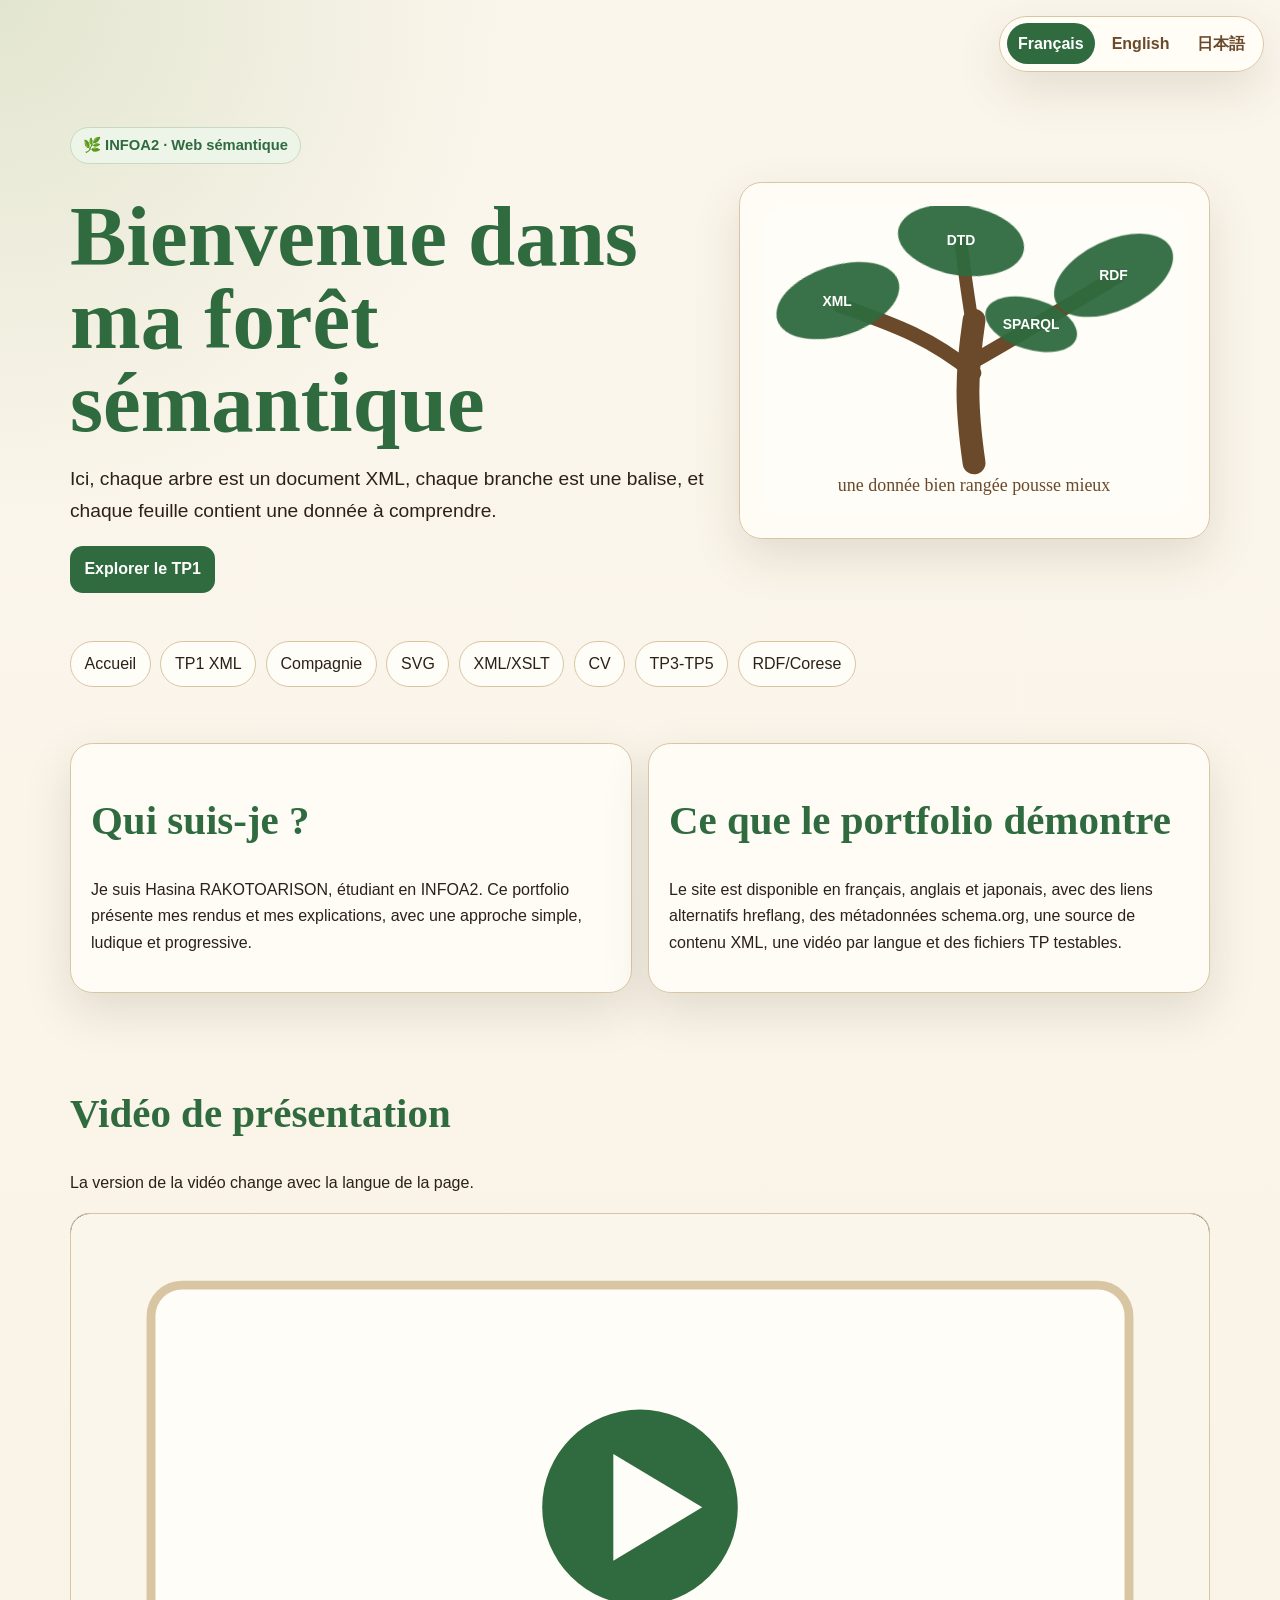
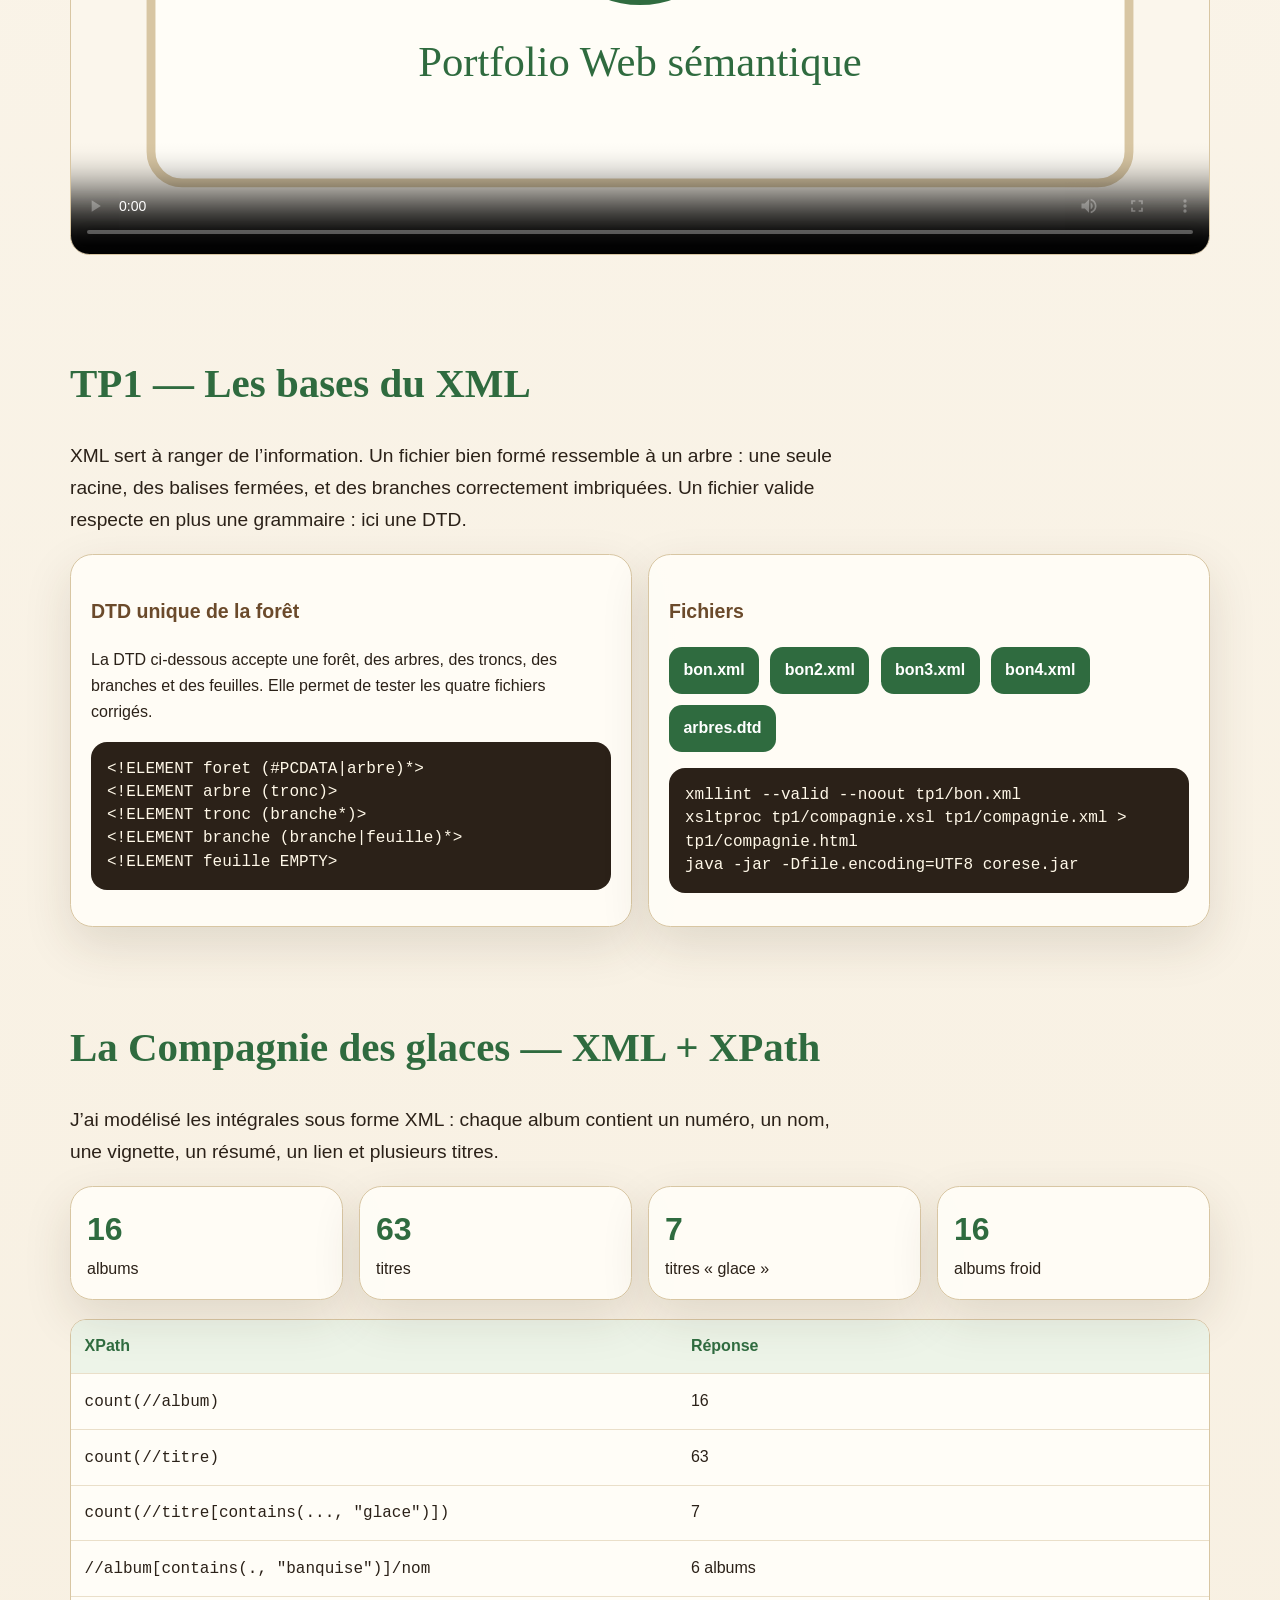
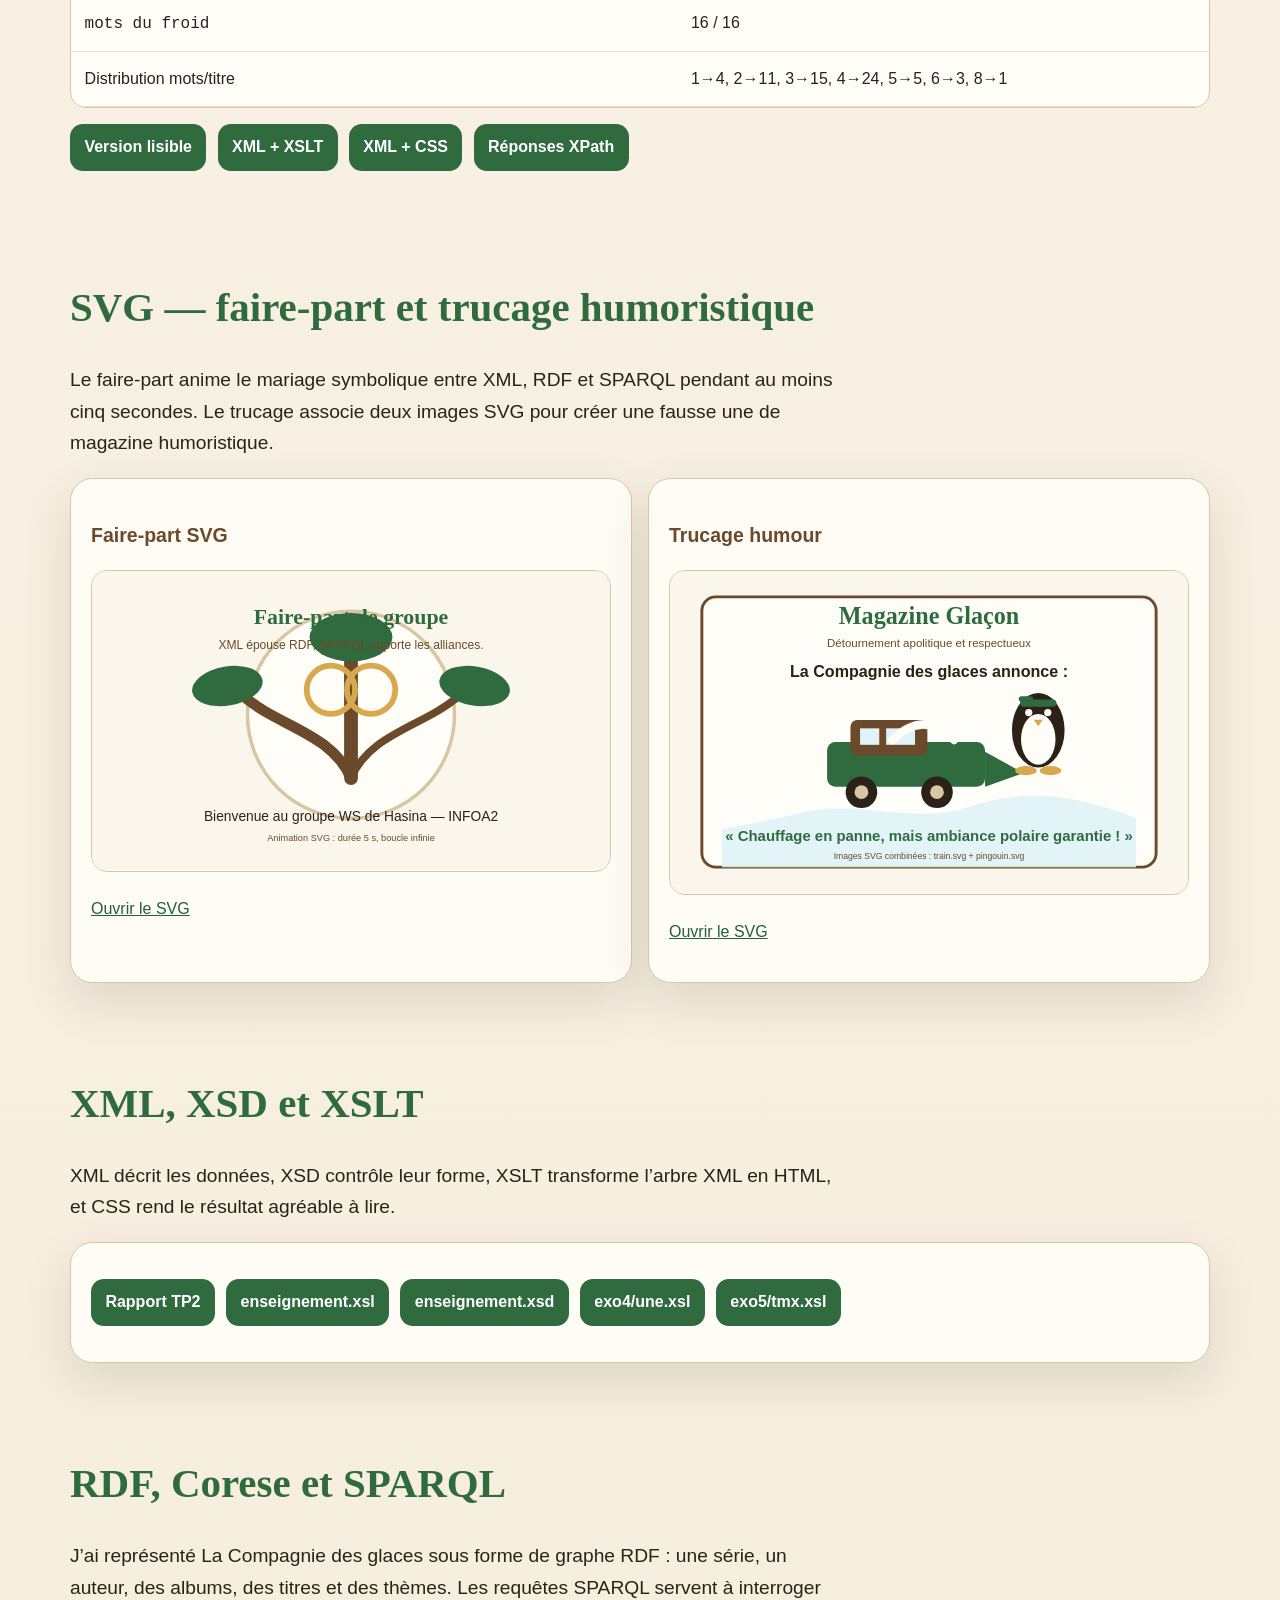
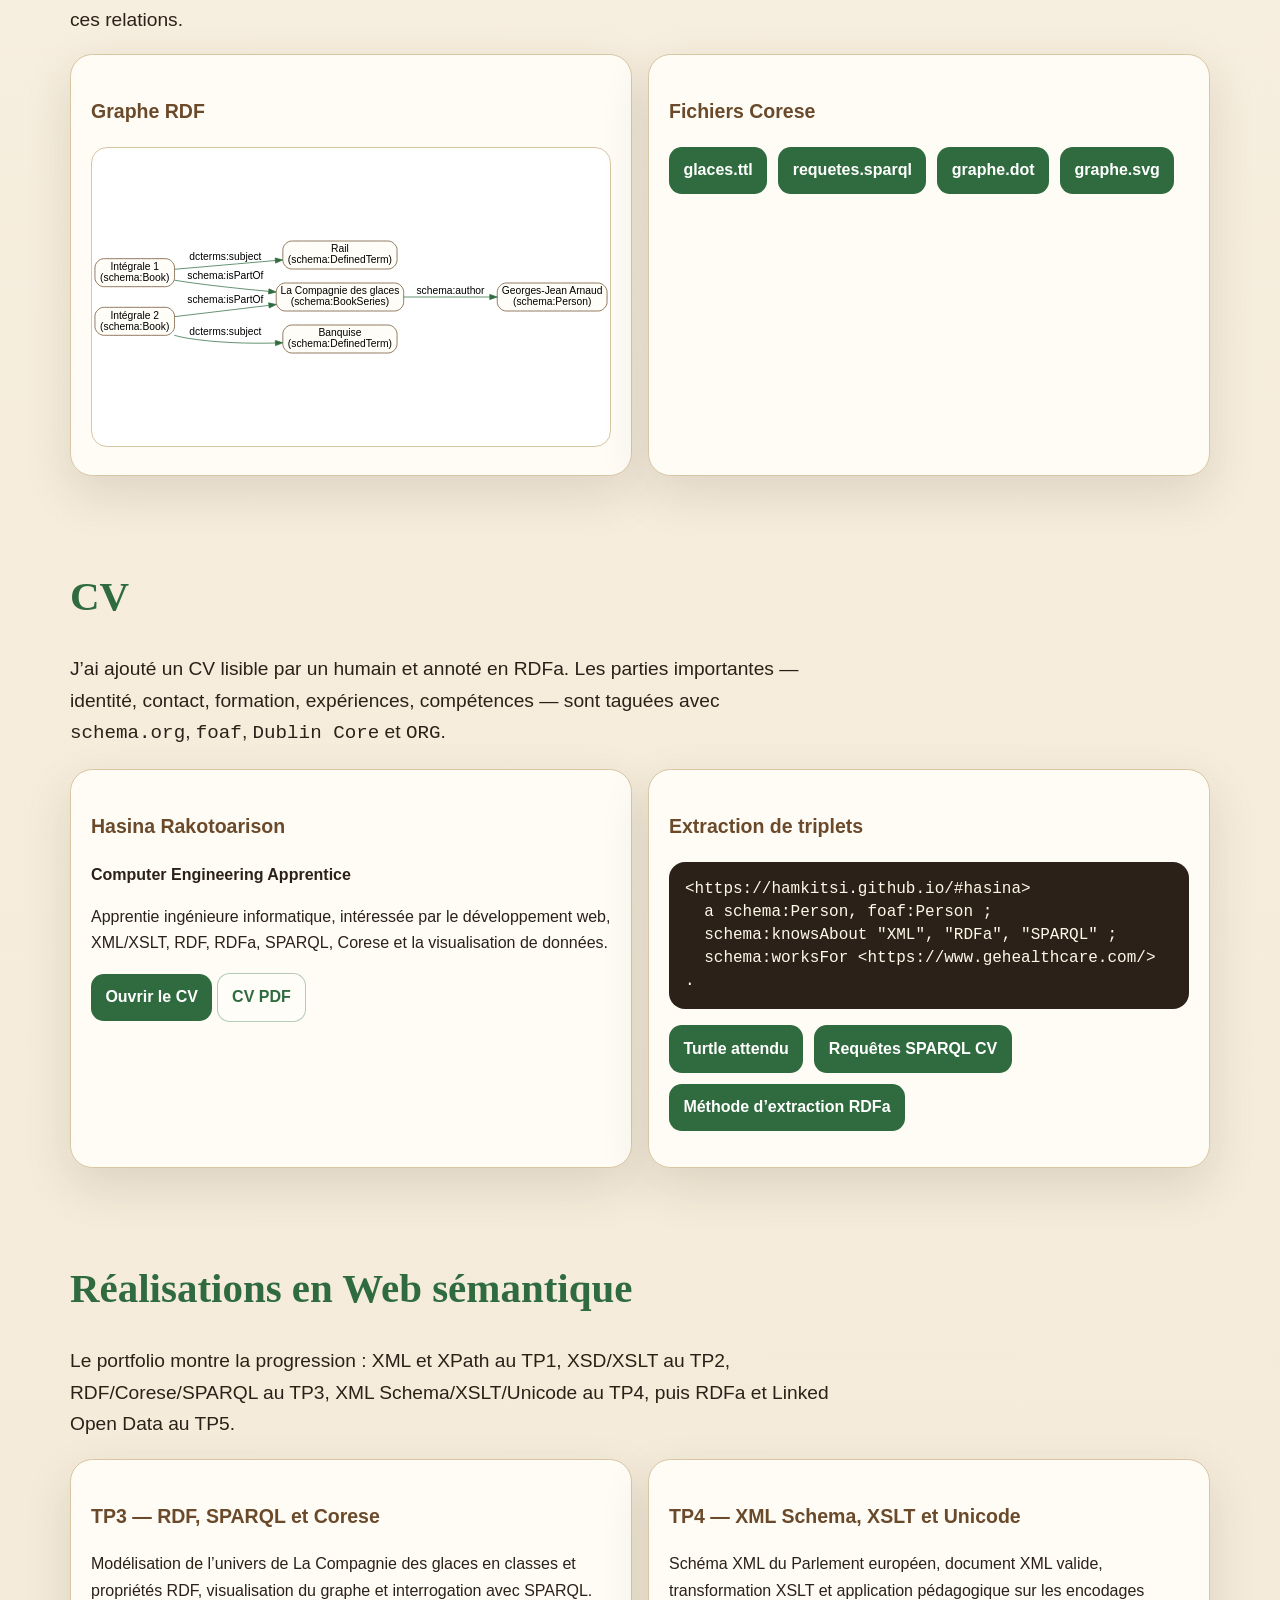
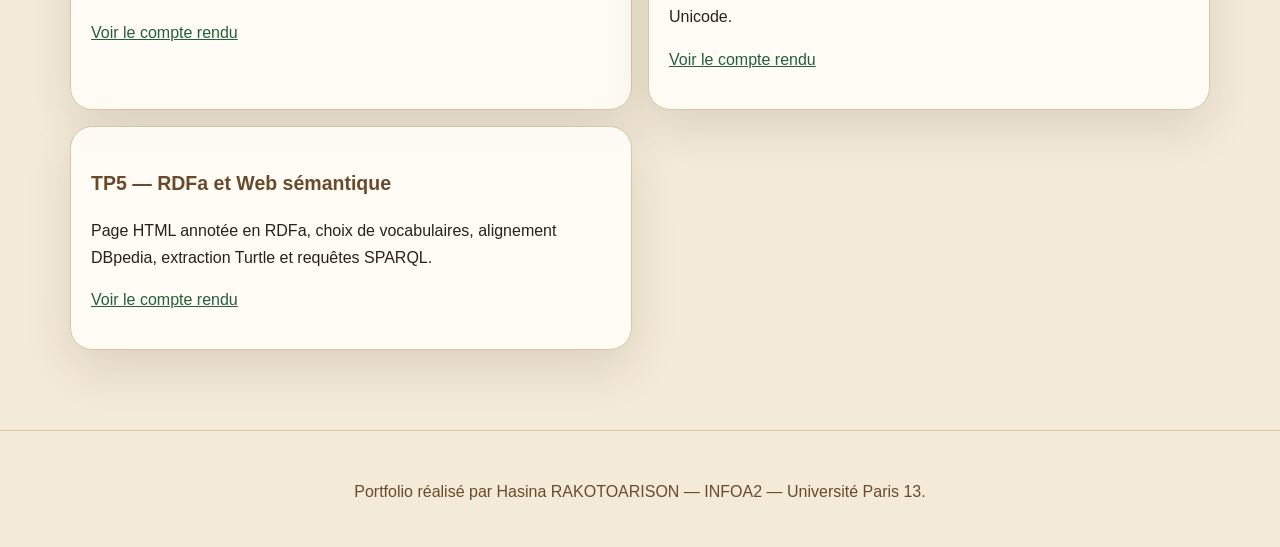
==== commit 6be102e6: "Remove validation section from index.html Removed the validation section and its related content fro" ====
--- a/index.html
+++ b/index.html
@@ -60,7 +60,6 @@
         <li><a href="#cv-rdfa">CV</a></li>
         <li><a href="#rapports">TP3-TP5</a></li>
         <li><a href="#rdf">RDF/Corese</a></li>
-        <li><a href="#validation">Validation</a></li>
       </ul>
     </nav>
   <main id="contenu">
@@ -222,28 +221,6 @@
         <article class="card"><h3>TP5 — RDFa et Web sémantique</h3><p>Page HTML annotée en RDFa, choix de vocabulaires, alignement DBpedia, extraction Turtle et requêtes SPARQL.</p><p><a href="docs/CR_TP5_RDFa_WebSemantique.pdf">Voir le compte rendu</a></p></article>
       </div>
     </section>
-
-    <section id="validation" class="section" aria-labelledby="validation-title">
-      <h2 id="validation-title">Validation et qualité ingénieur</h2>
-      <p class="lead">Le portfolio contient une checklist : validateurs W3C, XML bien formé, DTD/XSD, XSLT, accessibilité, langue HTML, contrastes, métadonnées et fichiers sources.</p>
-      <div class="grid">
-        <article class="card">
-          <h3>Checklist</h3>
-          <ul>
-            <li>HTML5 / XHTML polyglotte : balises fermées et attributs quotés.</li>
-            <li>Accessibilité : contraste, texte alternatif, lien d'évitement, langues déclarées.</li>
-            <li>Référencement : <code>hreflang</code>, <code>schema.org</code>, titres et descriptions.</li>
-            <li>Sources : XML, DTD, XSD, XSLT, SVG, RDF/Turtle, SPARQL, RDFa extractible.</li>
-          </ul>
-        </article>
-        <article class="card">
-          <h3>À tester avant dépôt</h3>
-          <pre><code>https://validator.w3.org/
-https://jigsaw.w3.org/css-validator/
-xmllint --valid --noout tp1/bon.xml</code></pre>
-        </article>
-      </div>
-    </section>
   </main>
   <footer class="site-footer"><p>Portfolio réalisé par Hasina RAKOTOARISON — INFOA2 — Université Paris 13.</p></footer>
   <script src="assets/js/site.js"></script>
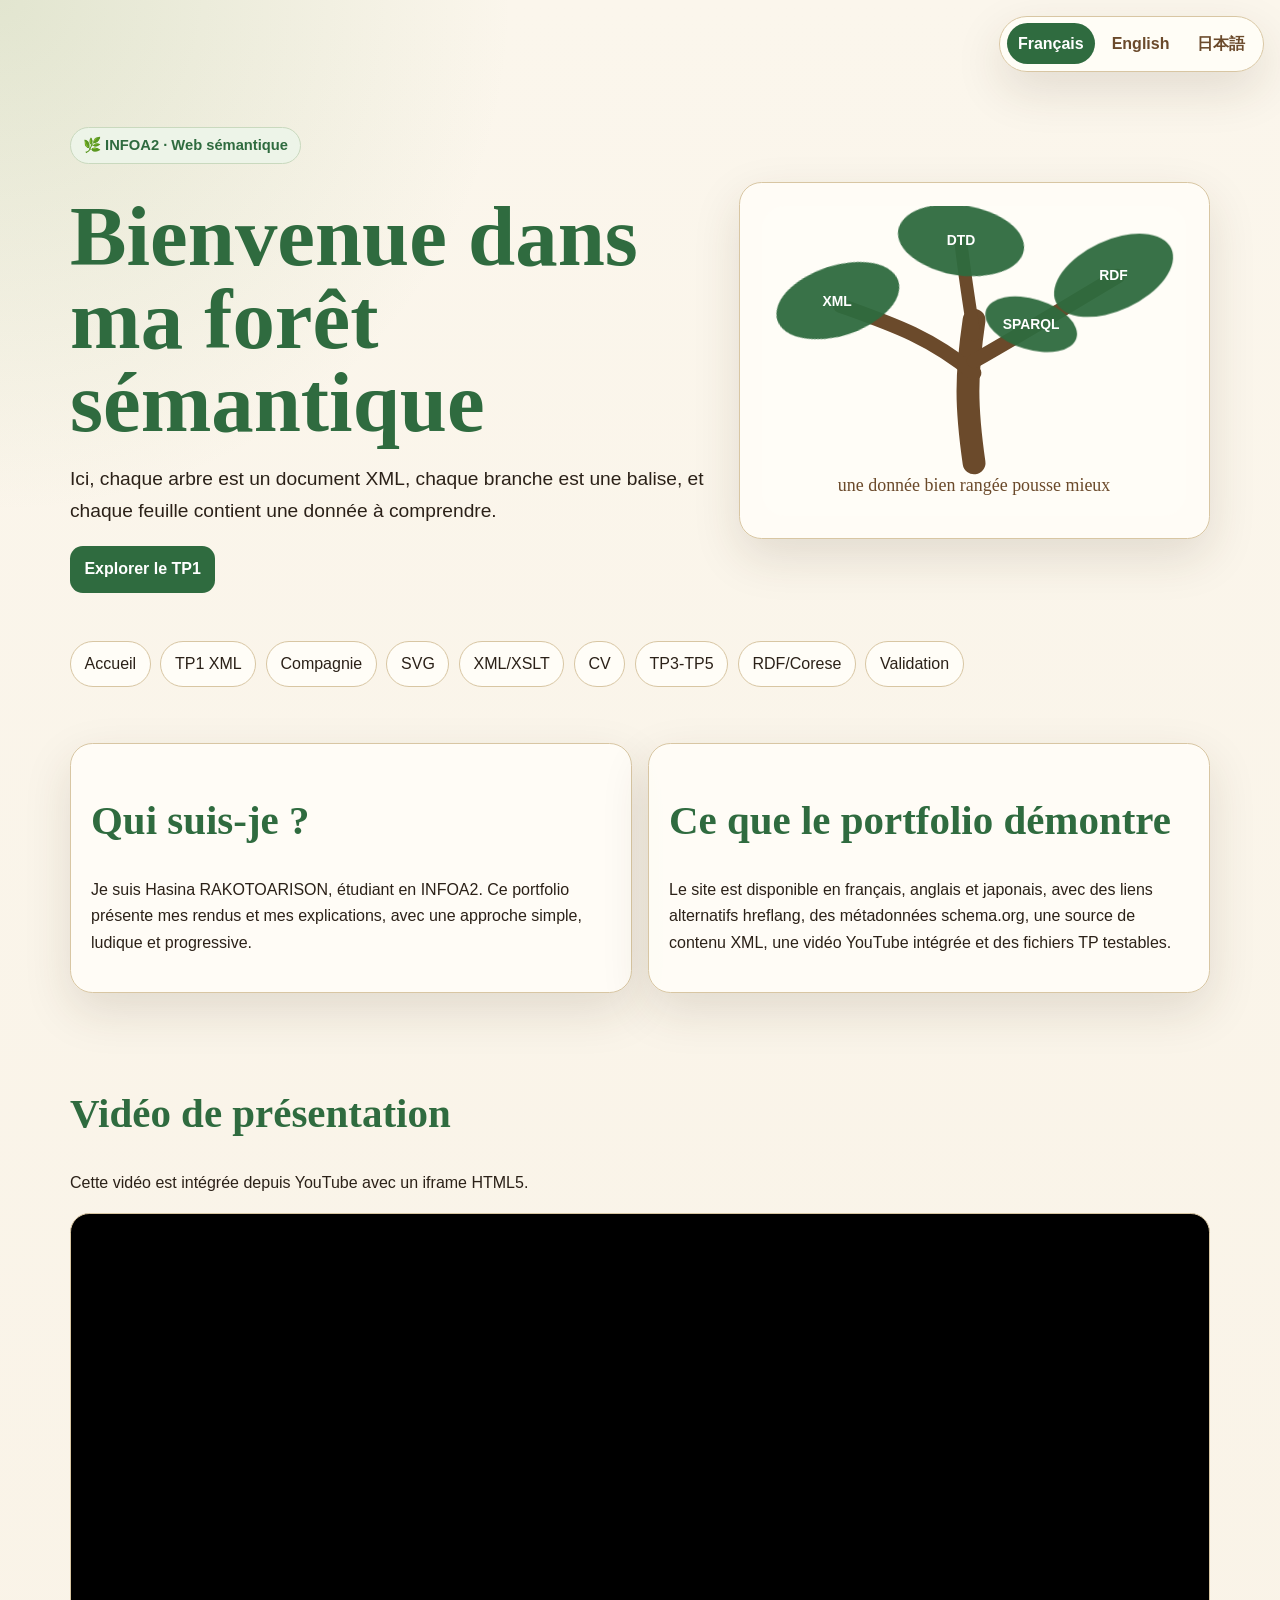
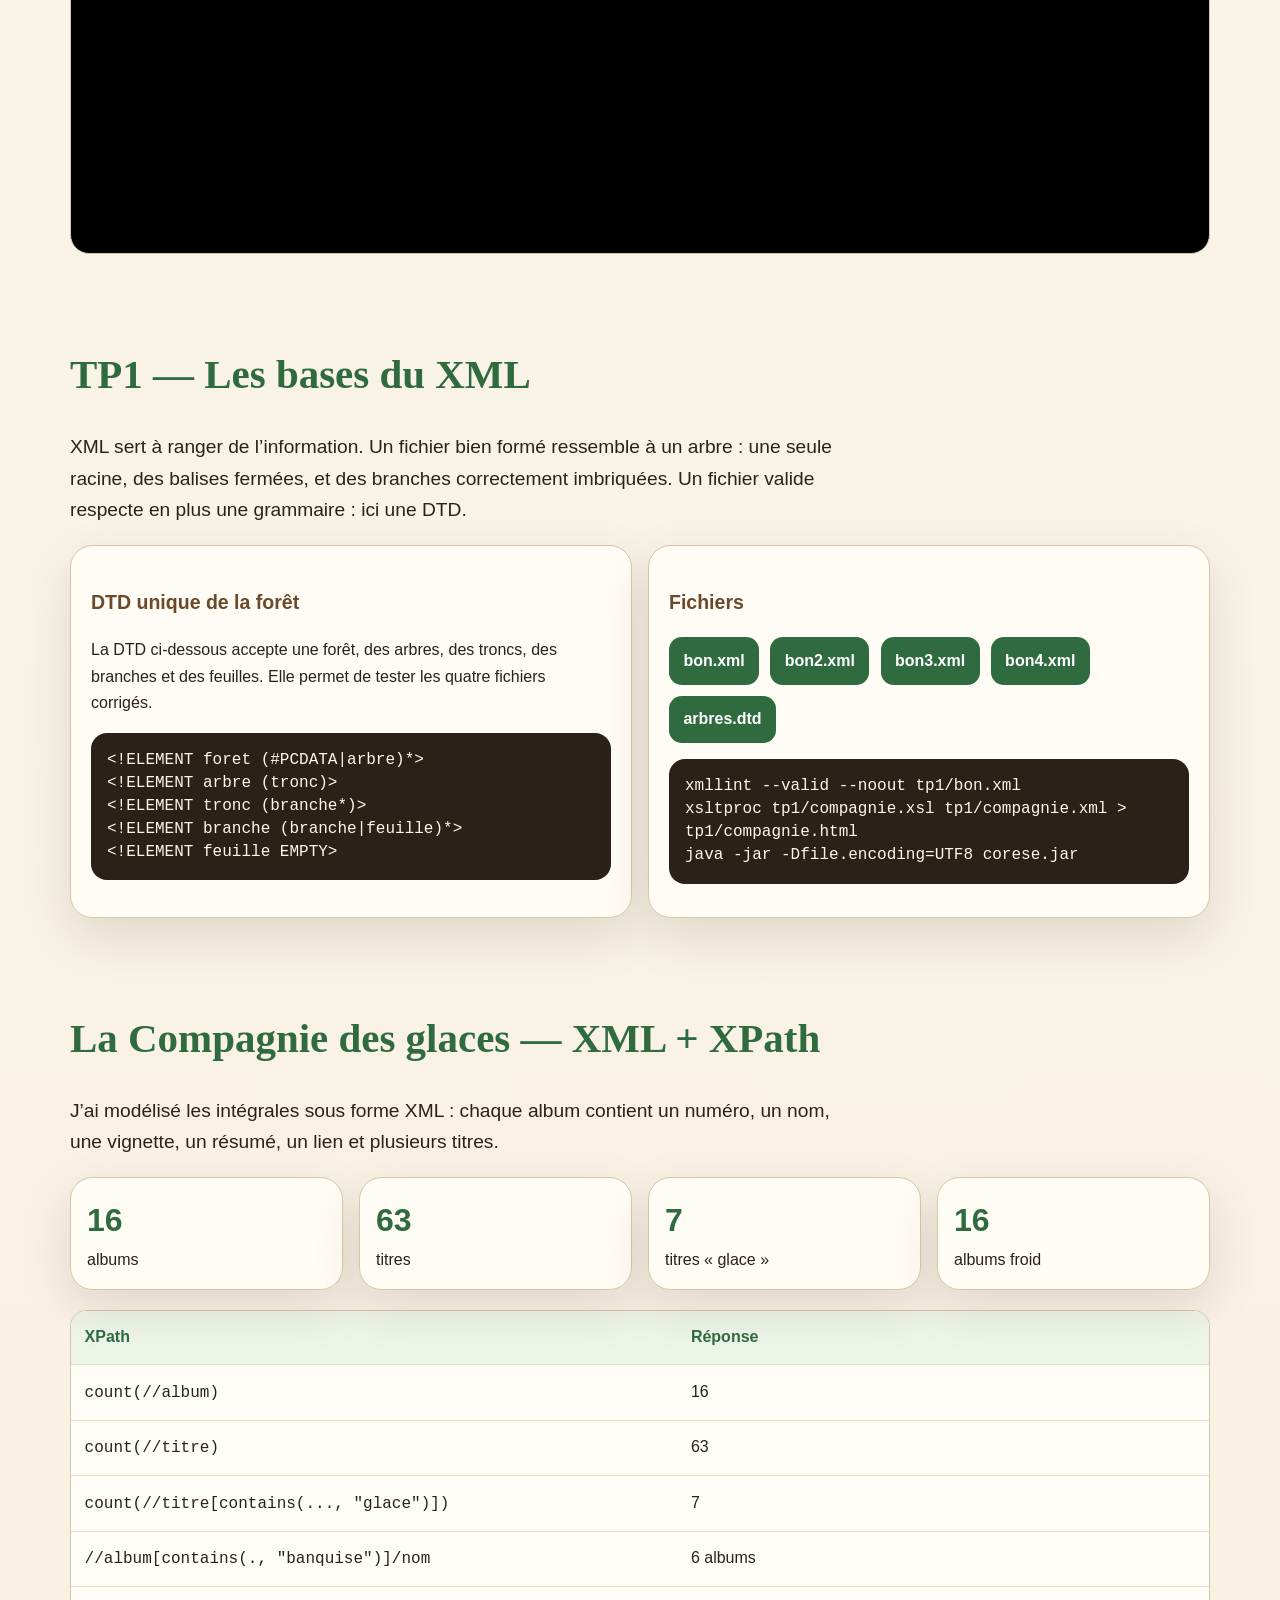
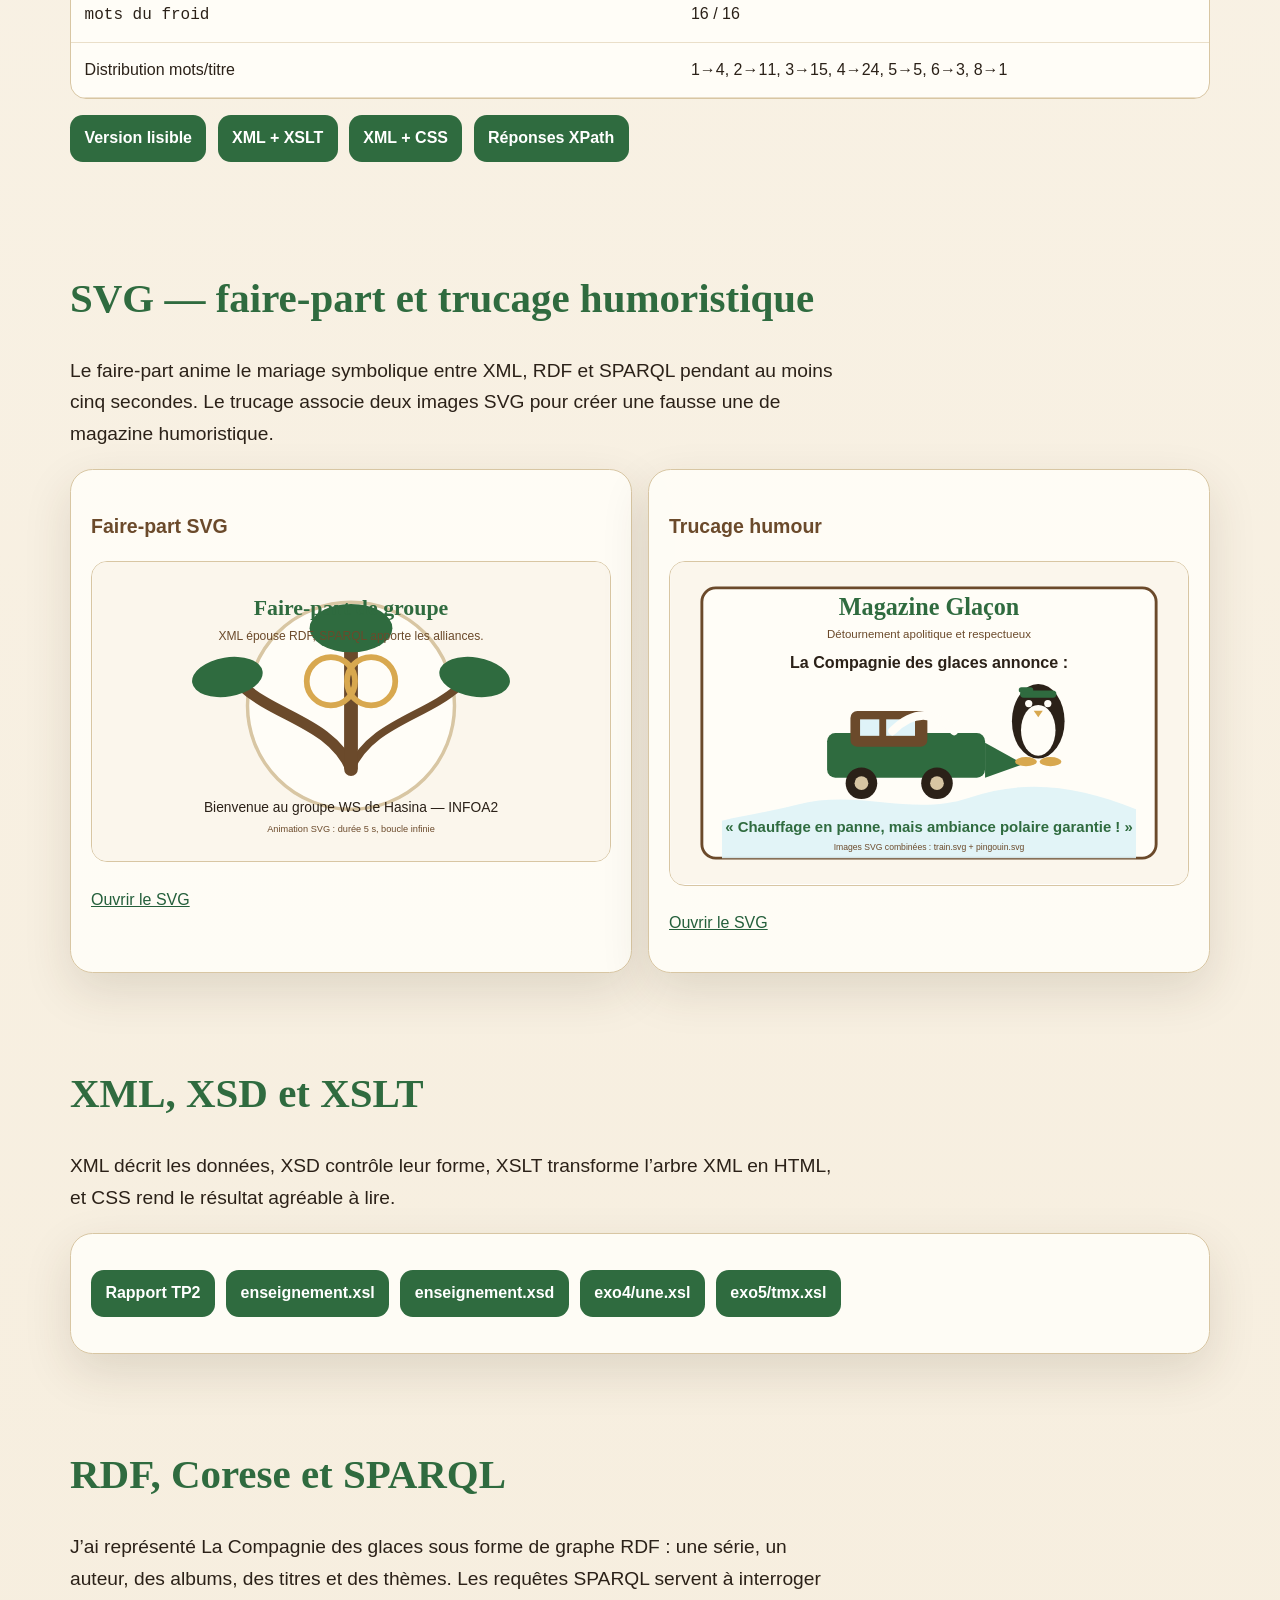
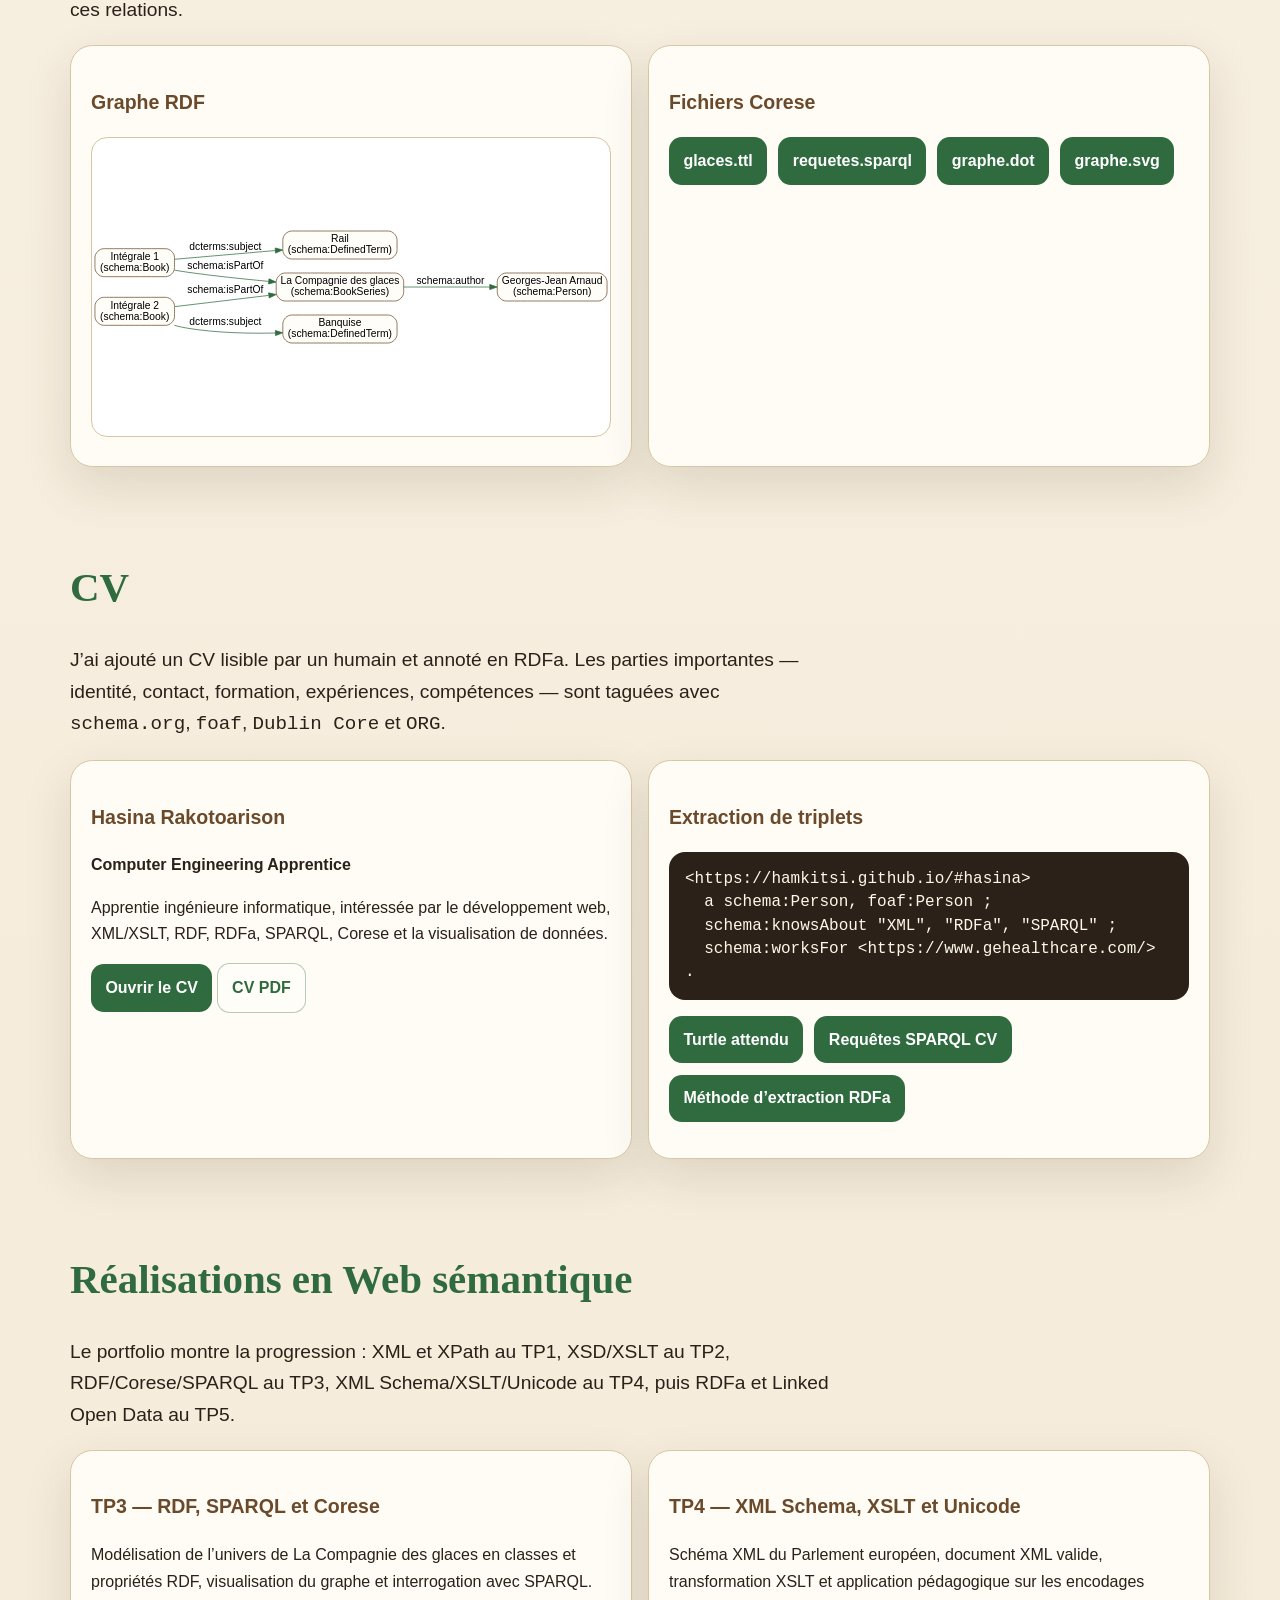
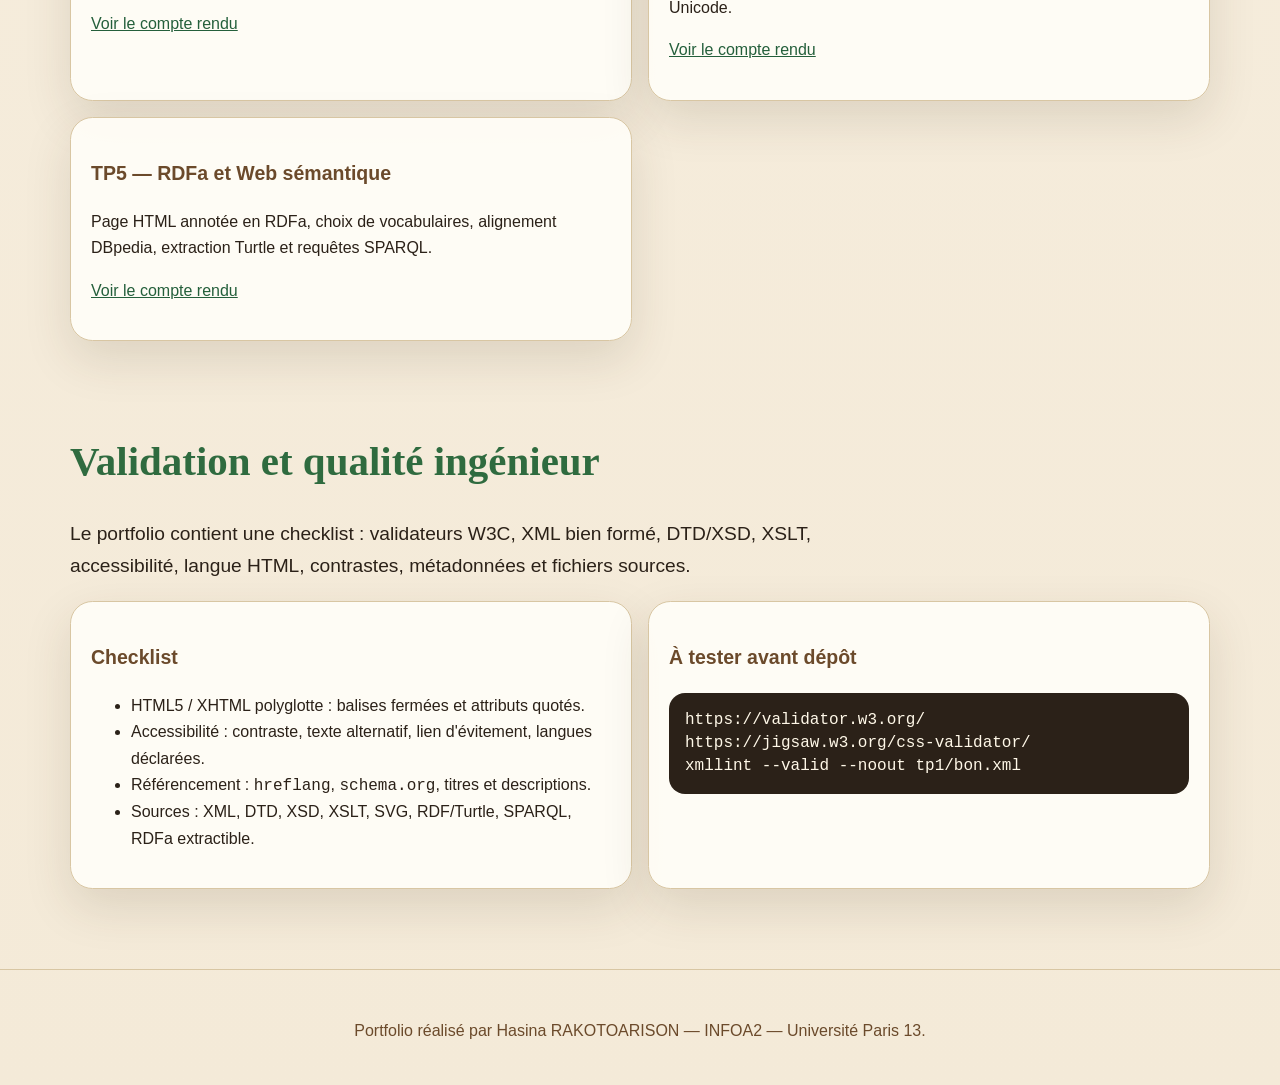
==== commit e55c6cef: "Video youtube" ====
--- a/index.html
+++ b/index.html
@@ -60,6 +60,7 @@
         <li><a href="#cv-rdfa">CV</a></li>
         <li><a href="#rapports">TP3-TP5</a></li>
         <li><a href="#rdf">RDF/Corese</a></li>
+        <li><a href="#validation">Validation</a></li>
       </ul>
     </nav>
   <main id="contenu">
@@ -70,17 +71,16 @@
       </article>
       <article class="card">
         <h2>Ce que le portfolio démontre</h2>
-        <p>Le site est disponible en français, anglais et japonais, avec des liens alternatifs hreflang, des métadonnées schema.org, une source de contenu XML, une vidéo par langue et des fichiers TP testables.</p>
+        <p>Le site est disponible en français, anglais et japonais, avec des liens alternatifs hreflang, des métadonnées schema.org, une source de contenu XML, une vidéo YouTube intégrée et des fichiers TP testables.</p>
       </article>
     </section>
 
     <section id="video" class="section video-box" aria-labelledby="video-title">
       <h2 id="video-title">Vidéo de présentation</h2>
-      <p>La version de la vidéo change avec la langue de la page.</p>
-      <video controls="controls" preload="metadata" poster="assets/img/video-poster.svg">
-        <source src="assets/video/intro-fr.mp4" type="video/mp4" />
-        <track kind="subtitles" src="assets/video/captions-fr.vtt" srclang="fr" label="Français" default="default" />
-      </video>
+      <p>Cette vidéo est intégrée depuis YouTube avec un iframe HTML5.</p>
+      <div class="youtube-frame">
+        <iframe src="https://www.youtube.com/embed/r795n3AffgA" title="Vidéo de présentation du portfolio" loading="lazy" allow="accelerometer; autoplay; clipboard-write; encrypted-media; gyroscope; picture-in-picture; web-share" allowfullscreen="allowfullscreen"></iframe>
+      </div>
     </section>
 
     <section id="tp1" class="section" aria-labelledby="tp1-title">
@@ -221,6 +221,28 @@
         <article class="card"><h3>TP5 — RDFa et Web sémantique</h3><p>Page HTML annotée en RDFa, choix de vocabulaires, alignement DBpedia, extraction Turtle et requêtes SPARQL.</p><p><a href="docs/CR_TP5_RDFa_WebSemantique.pdf">Voir le compte rendu</a></p></article>
       </div>
     </section>
+
+    <section id="validation" class="section" aria-labelledby="validation-title">
+      <h2 id="validation-title">Validation et qualité ingénieur</h2>
+      <p class="lead">Le portfolio contient une checklist : validateurs W3C, XML bien formé, DTD/XSD, XSLT, accessibilité, langue HTML, contrastes, métadonnées et fichiers sources.</p>
+      <div class="grid">
+        <article class="card">
+          <h3>Checklist</h3>
+          <ul>
+            <li>HTML5 / XHTML polyglotte : balises fermées et attributs quotés.</li>
+            <li>Accessibilité : contraste, texte alternatif, lien d'évitement, langues déclarées.</li>
+            <li>Référencement : <code>hreflang</code>, <code>schema.org</code>, titres et descriptions.</li>
+            <li>Sources : XML, DTD, XSD, XSLT, SVG, RDF/Turtle, SPARQL, RDFa extractible.</li>
+          </ul>
+        </article>
+        <article class="card">
+          <h3>À tester avant dépôt</h3>
+          <pre><code>https://validator.w3.org/
+https://jigsaw.w3.org/css-validator/
+xmllint --valid --noout tp1/bon.xml</code></pre>
+        </article>
+      </div>
+    </section>
   </main>
   <footer class="site-footer"><p>Portfolio réalisé par Hasina RAKOTOARISON — INFOA2 — Université Paris 13.</p></footer>
   <script src="assets/js/site.js"></script>
--- a/assets/css/style.css
+++ b/assets/css/style.css
@@ -80,6 +80,8 @@
 .link-list a, .button-link { display: inline-block; border-radius: .8rem; background: var(--vert); color: white; padding: .65rem .9rem; text-decoration: none; font-weight: 700; }
 .link-list a.secondary, .button-link.secondary { background: #fffdf7; color: var(--marron); border: 1px solid var(--marron-clair); }
 .video-box video { width: 100%; border-radius: 1.2rem; border: 1px solid var(--marron-clair); background: #000; }
+.youtube-frame { aspect-ratio: 16 / 9; width: 100%; overflow: hidden; border-radius: 1.2rem; border: 1px solid var(--marron-clair); background: #000; }
+.youtube-frame iframe { width: 100%; height: 100%; border: 0; display: block; }
 .album-grid { display: grid; gap: 1rem; }
 .album-card { display: grid; grid-template-columns: 120px 1fr; gap: 1rem; padding: 1rem; }
 .album-card img { width: 120px; border-radius: .8rem; border: 1px solid var(--marron-clair); }
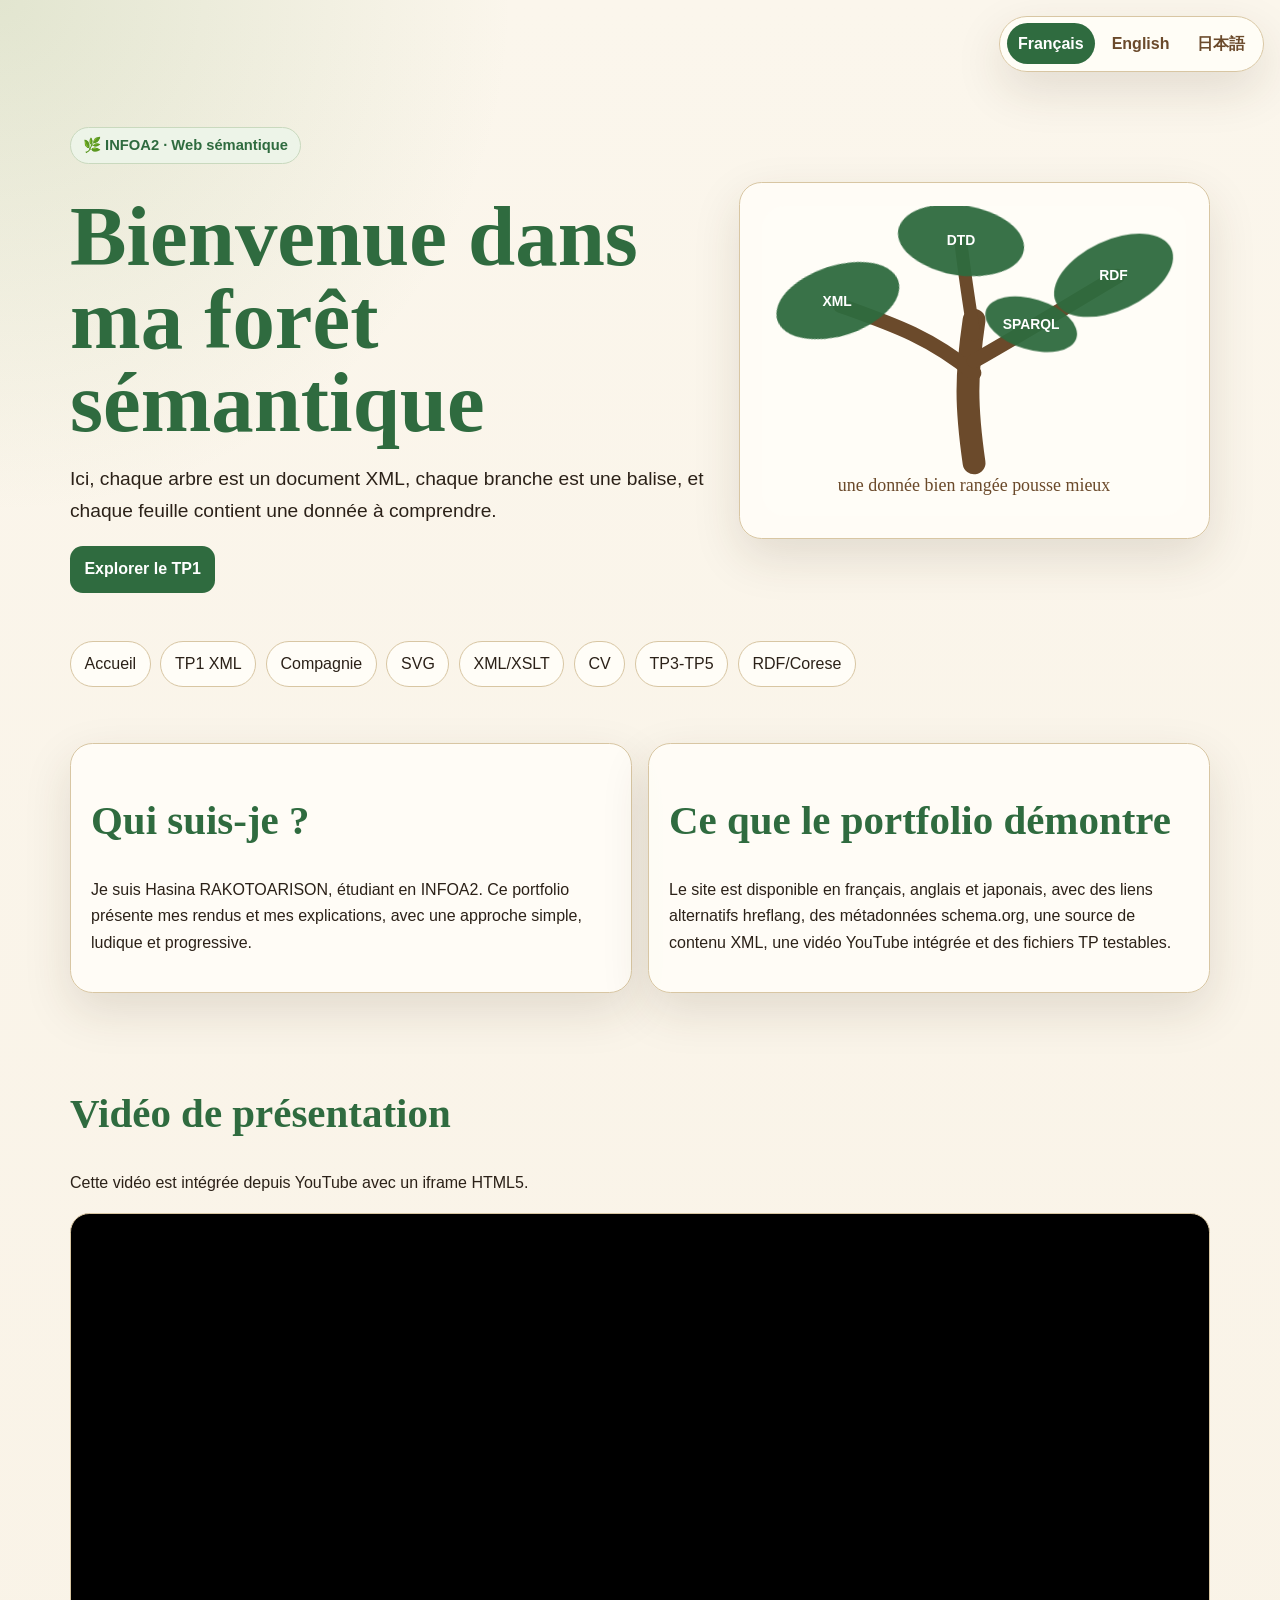
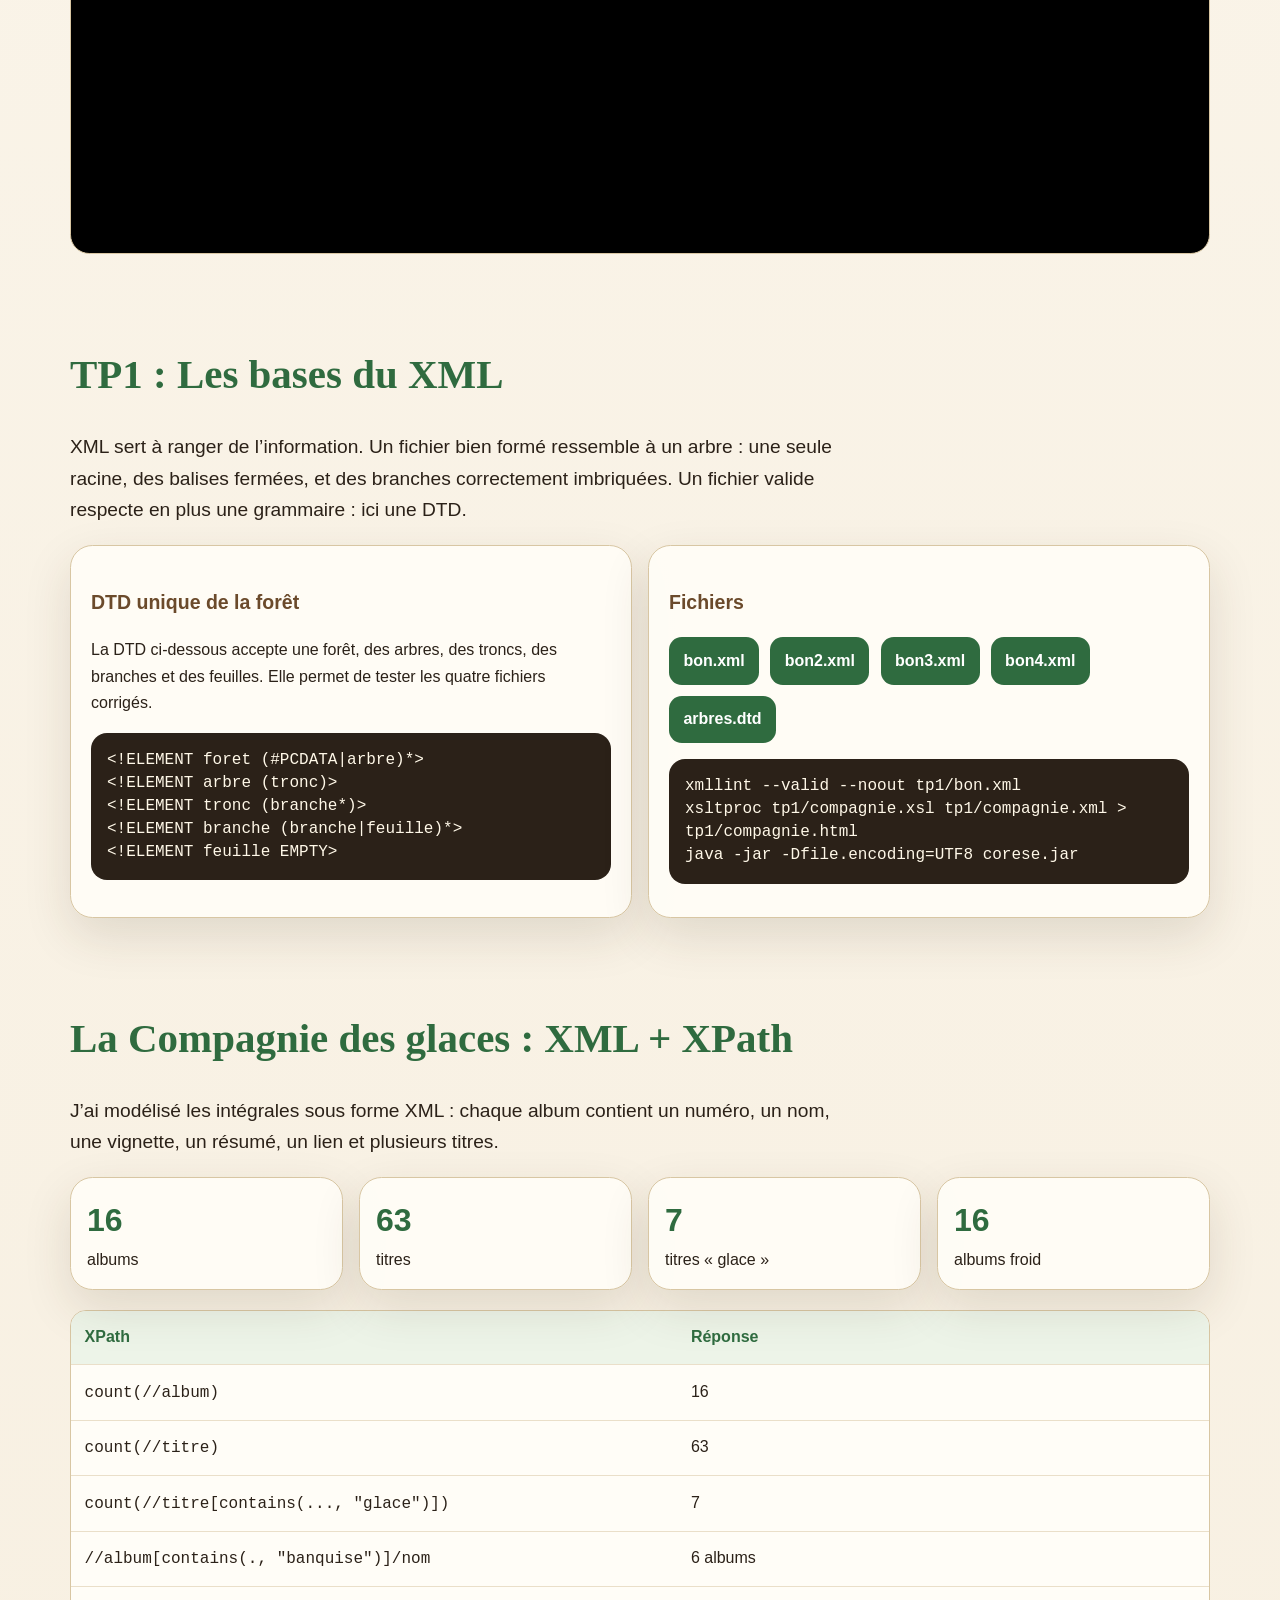
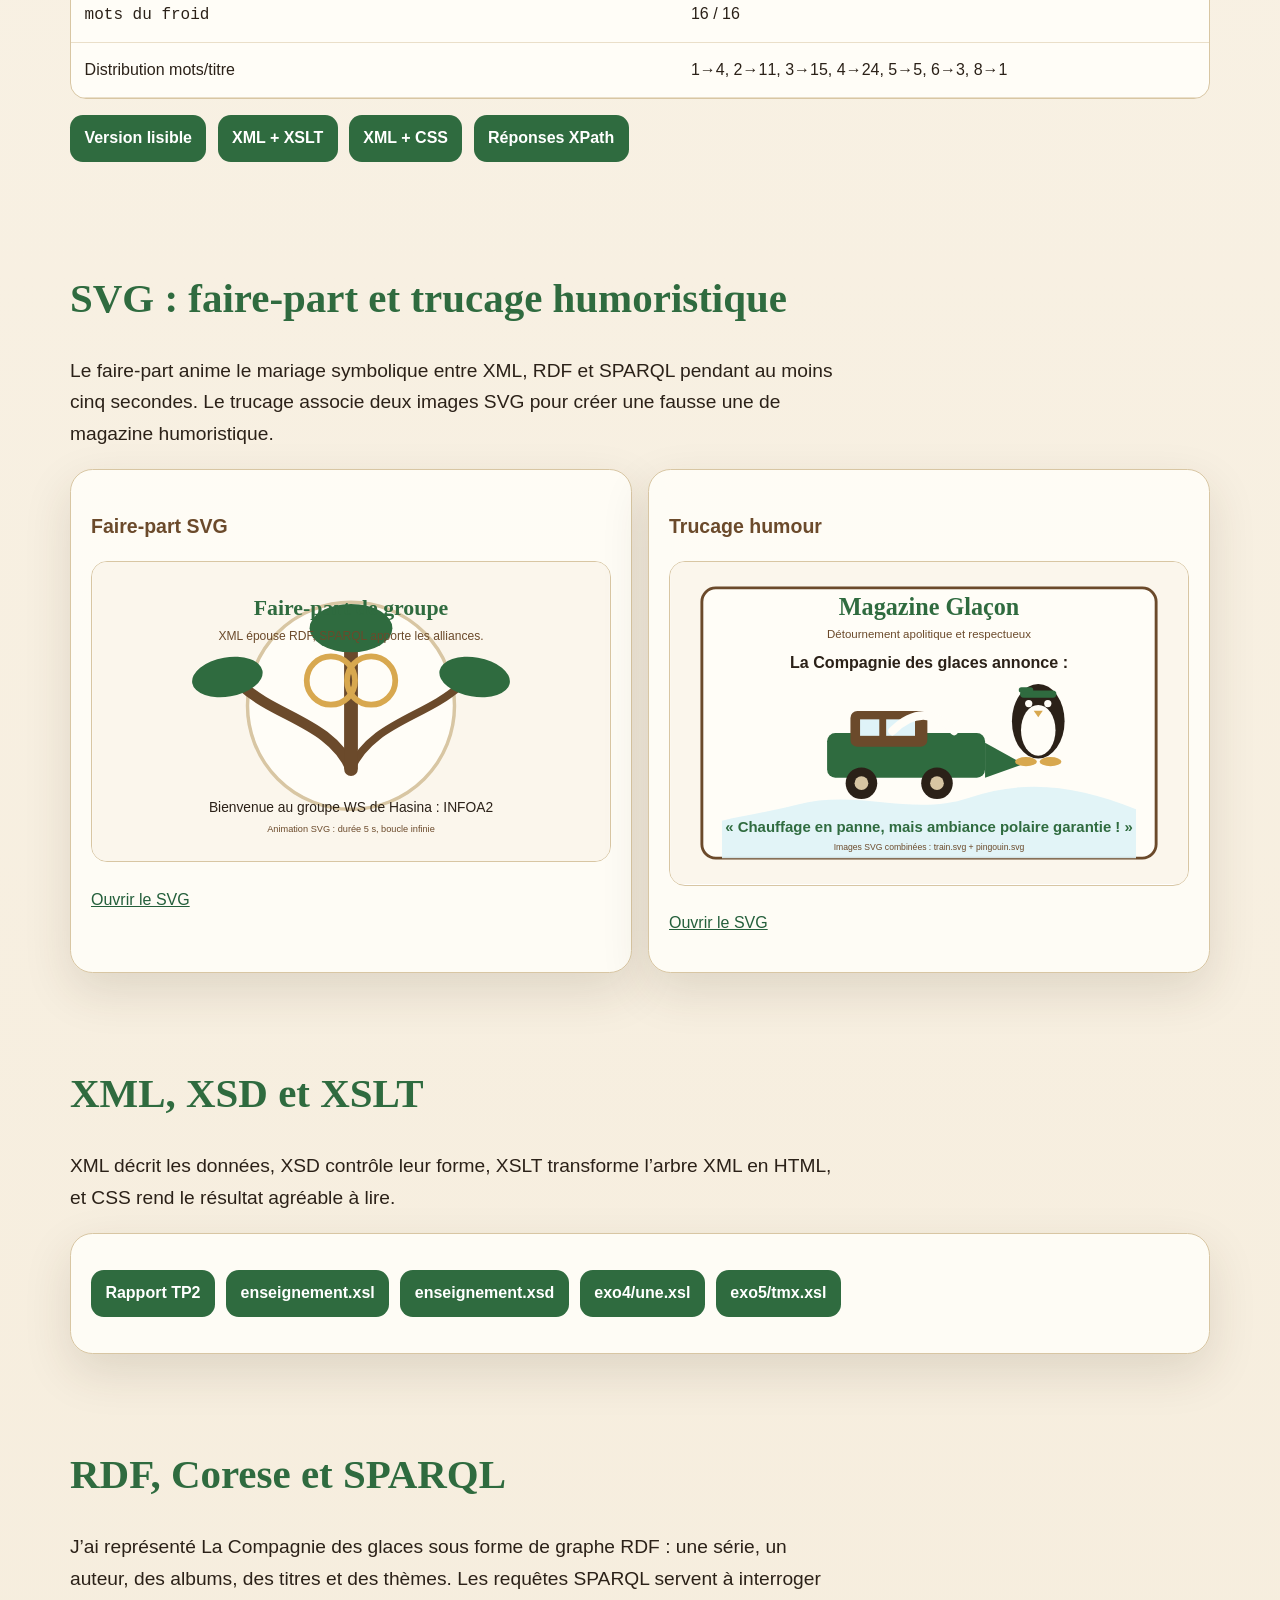
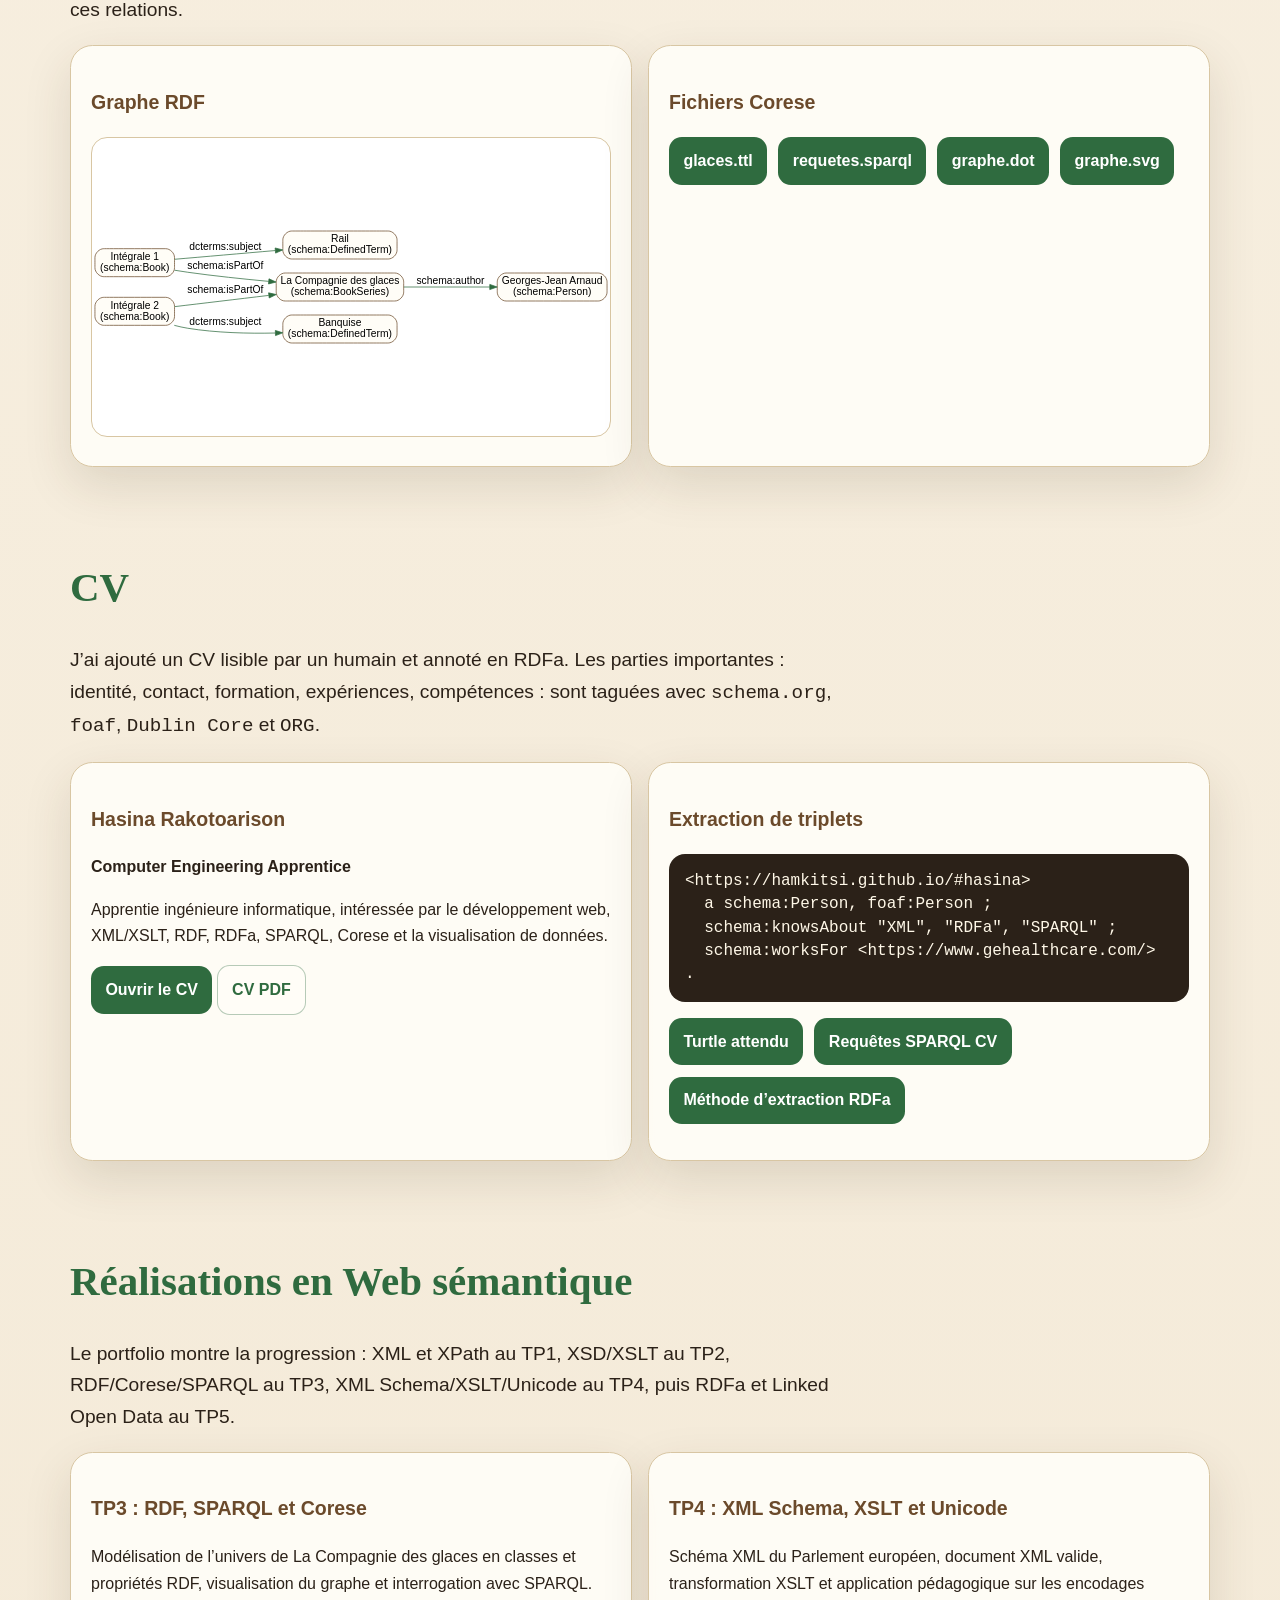
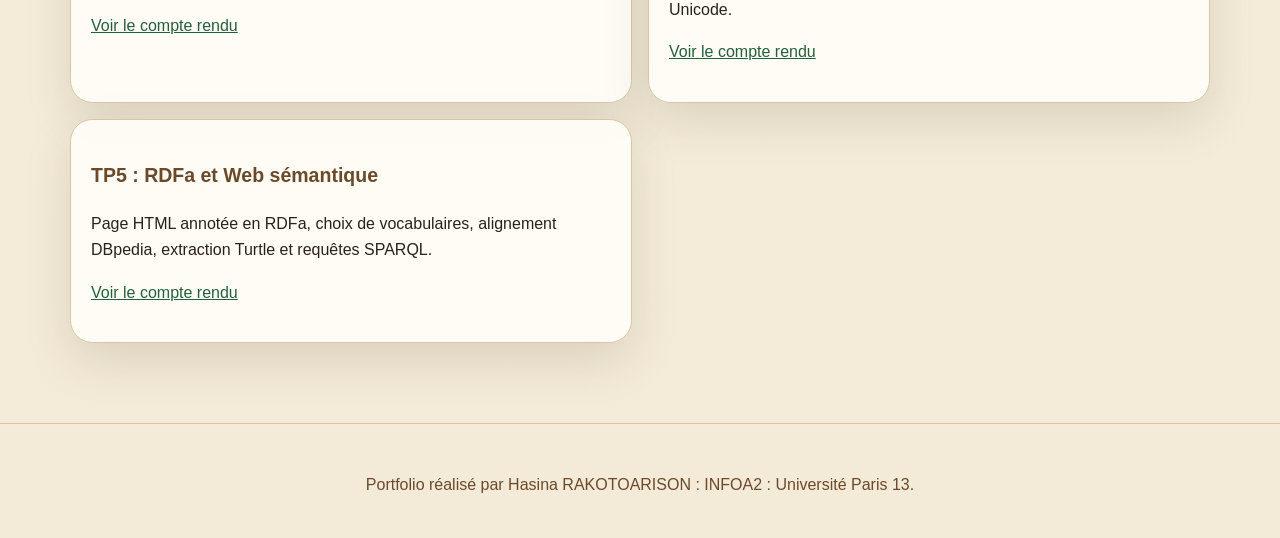
==== commit cda5dc36: "Suppression section validation et remplacement des tirets" ====
--- a/index.html
+++ b/index.html
@@ -5,7 +5,7 @@
   <meta name="viewport" content="width=device-width, initial-scale=1" />
   <meta name="description" content="Portfolio pédagogique de Hasina RAKOTOARISON, INFOA2, autour de XML, XSLT, SVG, RDF, SPARQL et Corese." />
   <meta name="author" content="Hasina RAKOTOARISON" />
-  <title>Portfolio Web sémantique — Hasina RAKOTOARISON</title>
+  <title>Portfolio Web sémantique : Hasina RAKOTOARISON</title>
   <link rel="alternate" href="https://hamkitsi.github.io/index.html" hreflang="fr" />
   <link rel="alternate" href="https://hamkitsi.github.io/index.en.html" hreflang="en" />
   <link rel="alternate" href="https://hamkitsi.github.io/index.ja.html" hreflang="ja" />
@@ -25,7 +25,7 @@
         <p><a class="button-link" href="#tp1">Explorer le TP1</a></p>
         <meta itemprop="givenName" content="Hasina" />
         <meta itemprop="familyName" content="RAKOTOARISON" />
-        <meta itemprop="affiliation" content="Université Paris 13 — INFOA2" />
+        <meta itemprop="affiliation" content="Université Paris 13 : INFOA2" />
         <link itemprop="url" href="https://hamkitsi.github.io/" />
       </div>
       <div class="hero-card"><svg class="tree-illustration" xmlns="http://www.w3.org/2000/svg" viewBox="0 0 520 380" role="img" aria-label="Illustration d'un arbre XML">
@@ -60,7 +60,6 @@
         <li><a href="#cv-rdfa">CV</a></li>
         <li><a href="#rapports">TP3-TP5</a></li>
         <li><a href="#rdf">RDF/Corese</a></li>
-        <li><a href="#validation">Validation</a></li>
       </ul>
     </nav>
   <main id="contenu">
@@ -84,7 +83,7 @@
     </section>
 
     <section id="tp1" class="section" aria-labelledby="tp1-title">
-      <h2 id="tp1-title">TP1 — Les bases du XML</h2>
+      <h2 id="tp1-title">TP1 : Les bases du XML</h2>
       <p class="lead">XML sert à ranger de l’information. Un fichier bien formé ressemble à un arbre : une seule racine, des balises fermées, et des branches correctement imbriquées. Un fichier valide respecte en plus une grammaire : ici une DTD.</p>
       <div class="grid">
         <article class="card">
@@ -114,7 +113,7 @@
     </section>
 
     <section id="compagnie" class="section" aria-labelledby="compagnie-title">
-      <h2 id="compagnie-title">La Compagnie des glaces — XML + XPath</h2>
+      <h2 id="compagnie-title">La Compagnie des glaces : XML + XPath</h2>
       <p class="lead">J’ai modélisé les intégrales sous forme XML : chaque album contient un numéro, un nom, une vignette, un résumé, un lien et plusieurs titres.</p>
       <div class="stats" aria-label="Statistiques XPath">
         <div class="stat"><strong>16</strong> albums</div>
@@ -134,7 +133,7 @@
     </section>
 
     <section id="svg" class="section" aria-labelledby="svg-title">
-      <h2 id="svg-title">SVG — faire-part et trucage humoristique</h2>
+      <h2 id="svg-title">SVG : faire-part et trucage humoristique</h2>
       <p class="lead">Le faire-part anime le mariage symbolique entre XML, RDF et SPARQL pendant au moins cinq secondes. Le trucage associe deux images SVG pour créer une fausse une de magazine humoristique.</p>
       <div class="grid">
         <article class="card">
@@ -187,7 +186,7 @@
 
     <section id="cv-rdfa" class="section" aria-labelledby="cv-rdfa-title" about="https://hamkitsi.github.io/#hasina" typeof="schema:Person foaf:Person">
       <h2 id="cv-rdfa-title">CV</h2>
-      <p class="lead">J’ai ajouté un CV lisible par un humain et annoté en RDFa. Les parties importantes — identité, contact, formation, expériences, compétences — sont taguées avec <code>schema.org</code>, <code>foaf</code>, <code>Dublin Core</code> et <code>ORG</code>.</p>
+      <p class="lead">J’ai ajouté un CV lisible par un humain et annoté en RDFa. Les parties importantes : identité, contact, formation, expériences, compétences : sont taguées avec <code>schema.org</code>, <code>foaf</code>, <code>Dublin Core</code> et <code>ORG</code>.</p>
       <div class="grid">
         <article class="card">
           <h3 property="schema:name foaf:name">Hasina Rakotoarison</h3>
@@ -216,35 +215,13 @@
       <h2 id="rapports-title">Réalisations en Web sémantique</h2>
       <p class="lead">Le portfolio montre la progression : XML et XPath au TP1, XSD/XSLT au TP2, RDF/Corese/SPARQL au TP3, XML Schema/XSLT/Unicode au TP4, puis RDFa et Linked Open Data au TP5.</p>
       <div class="grid">
-        <article class="card"><h3>TP3 — RDF, SPARQL et Corese</h3><p>Modélisation de l’univers de La Compagnie des glaces en classes et propriétés RDF, visualisation du graphe et interrogation avec SPARQL.</p><p><a href="docs/CR_TP3_RDF_SPARQL_Corese.pdf">Voir le compte rendu</a></p></article>
-        <article class="card"><h3>TP4 — XML Schema, XSLT et Unicode</h3><p>Schéma XML du Parlement européen, document XML valide, transformation XSLT et application pédagogique sur les encodages Unicode.</p><p><a href="docs/CR_TP4_XMLSchema_XSLT_Unicode.pdf">Voir le compte rendu</a></p></article>
-        <article class="card"><h3>TP5 — RDFa et Web sémantique</h3><p>Page HTML annotée en RDFa, choix de vocabulaires, alignement DBpedia, extraction Turtle et requêtes SPARQL.</p><p><a href="docs/CR_TP5_RDFa_WebSemantique.pdf">Voir le compte rendu</a></p></article>
-      </div>
-    </section>
-
-    <section id="validation" class="section" aria-labelledby="validation-title">
-      <h2 id="validation-title">Validation et qualité ingénieur</h2>
-      <p class="lead">Le portfolio contient une checklist : validateurs W3C, XML bien formé, DTD/XSD, XSLT, accessibilité, langue HTML, contrastes, métadonnées et fichiers sources.</p>
-      <div class="grid">
-        <article class="card">
-          <h3>Checklist</h3>
-          <ul>
-            <li>HTML5 / XHTML polyglotte : balises fermées et attributs quotés.</li>
-            <li>Accessibilité : contraste, texte alternatif, lien d'évitement, langues déclarées.</li>
-            <li>Référencement : <code>hreflang</code>, <code>schema.org</code>, titres et descriptions.</li>
-            <li>Sources : XML, DTD, XSD, XSLT, SVG, RDF/Turtle, SPARQL, RDFa extractible.</li>
-          </ul>
-        </article>
-        <article class="card">
-          <h3>À tester avant dépôt</h3>
-          <pre><code>https://validator.w3.org/
-https://jigsaw.w3.org/css-validator/
-xmllint --valid --noout tp1/bon.xml</code></pre>
-        </article>
+        <article class="card"><h3>TP3 : RDF, SPARQL et Corese</h3><p>Modélisation de l’univers de La Compagnie des glaces en classes et propriétés RDF, visualisation du graphe et interrogation avec SPARQL.</p><p><a href="docs/CR_TP3_RDF_SPARQL_Corese.pdf">Voir le compte rendu</a></p></article>
+        <article class="card"><h3>TP4 : XML Schema, XSLT et Unicode</h3><p>Schéma XML du Parlement européen, document XML valide, transformation XSLT et application pédagogique sur les encodages Unicode.</p><p><a href="docs/CR_TP4_XMLSchema_XSLT_Unicode.pdf">Voir le compte rendu</a></p></article>
+        <article class="card"><h3>TP5 : RDFa et Web sémantique</h3><p>Page HTML annotée en RDFa, choix de vocabulaires, alignement DBpedia, extraction Turtle et requêtes SPARQL.</p><p><a href="docs/CR_TP5_RDFa_WebSemantique.pdf">Voir le compte rendu</a></p></article>
       </div>
     </section>
   </main>
-  <footer class="site-footer"><p>Portfolio réalisé par Hasina RAKOTOARISON — INFOA2 — Université Paris 13.</p></footer>
+  <footer class="site-footer"><p>Portfolio réalisé par Hasina RAKOTOARISON : INFOA2 : Université Paris 13.</p></footer>
   <script src="assets/js/site.js"></script>
 </body>
 </html>
--- a/assets/css/style.css
+++ b/assets/css/style.css
@@ -1,4 +1,4 @@
-/* Portfolio Hasina RAKOTOARISON — palette forêt */
+/* Portfolio Hasina RAKOTOARISON : palette forêt */
 :root {
   --fond: #fbf6ec;
   --papier: #fffdf7;
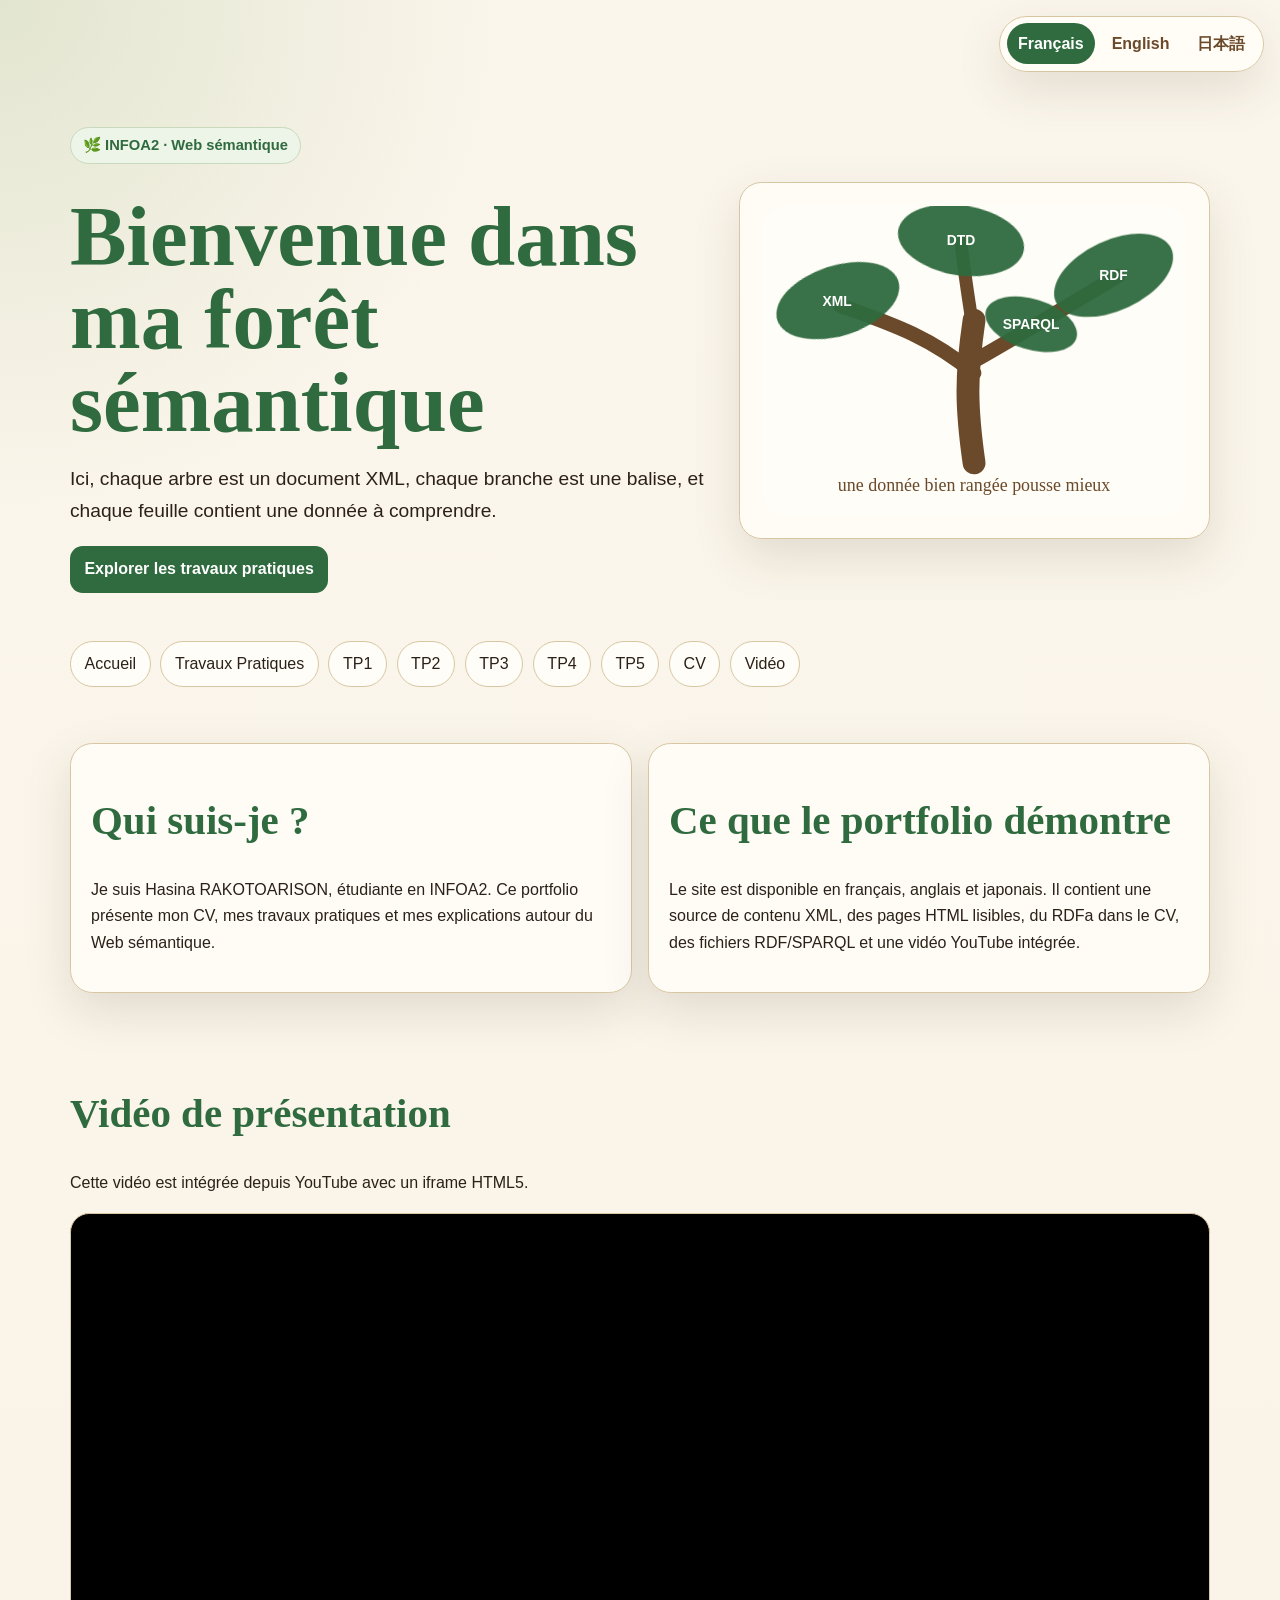
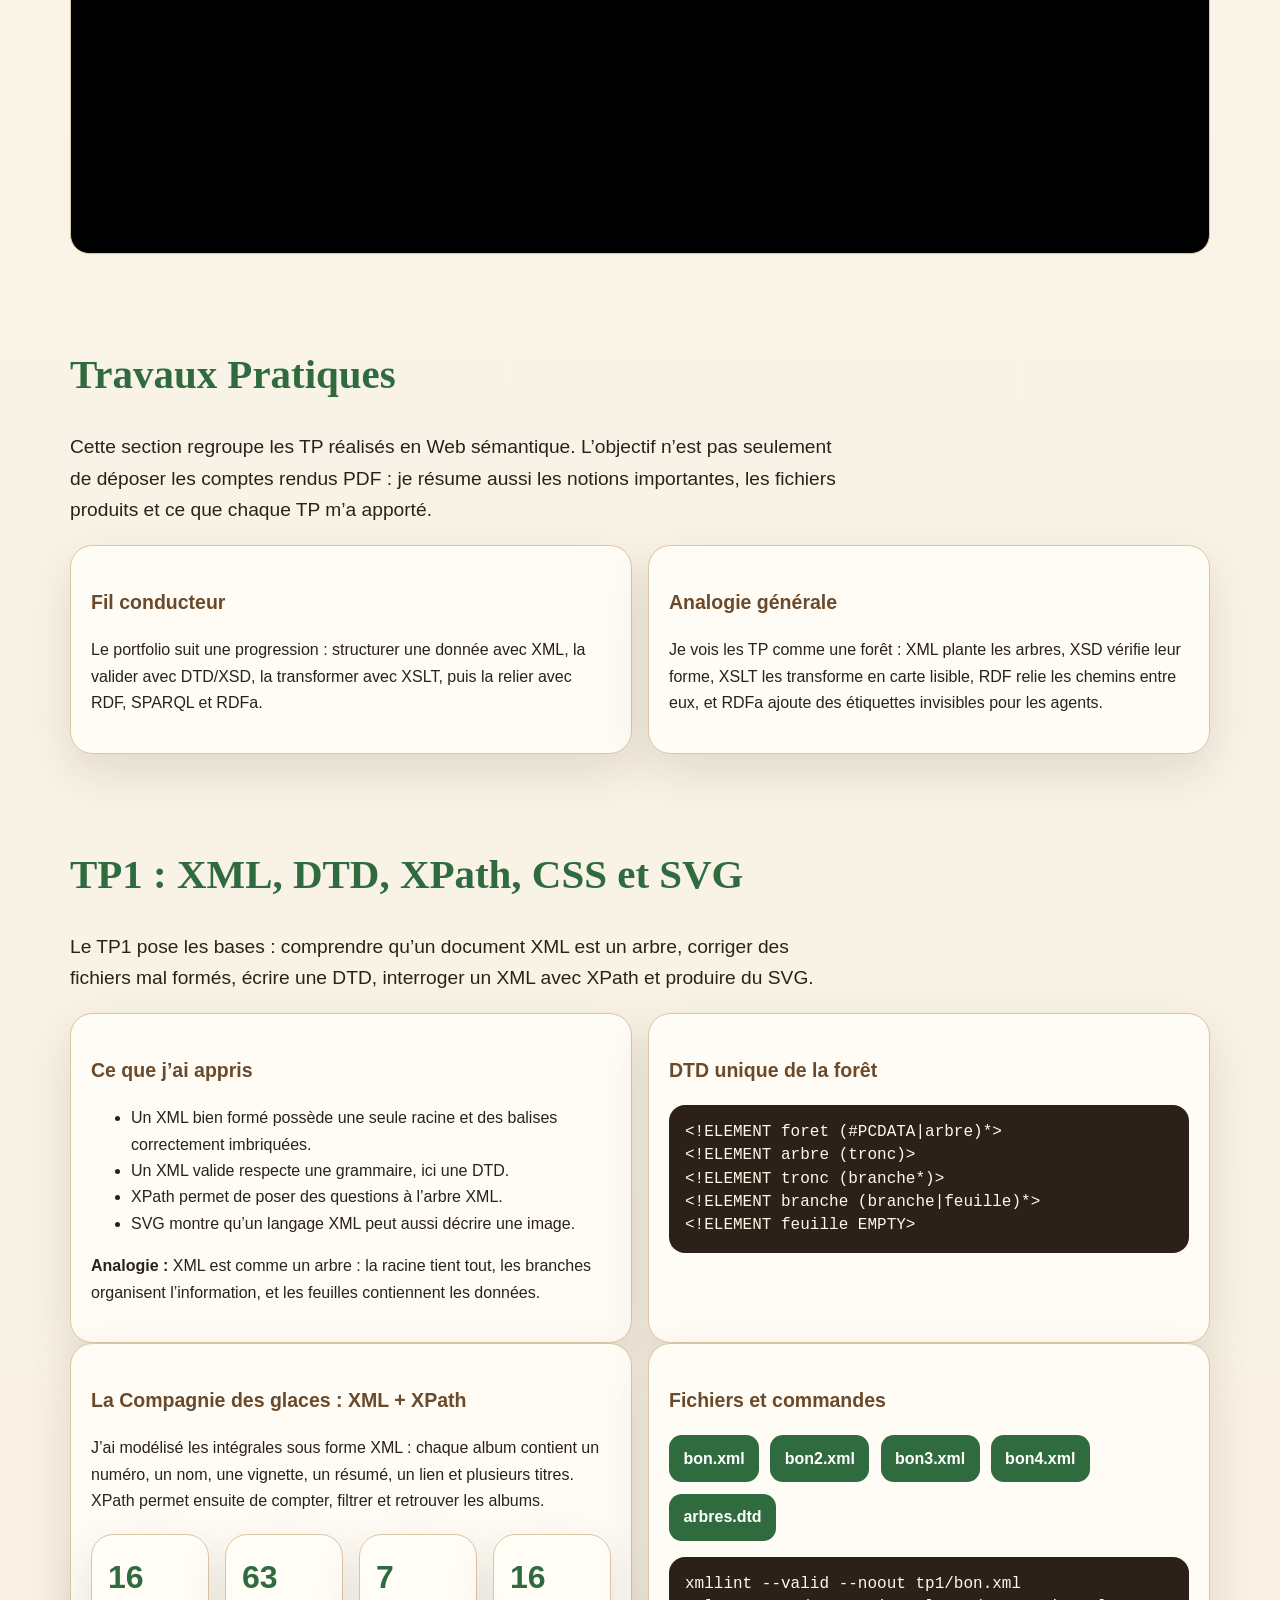
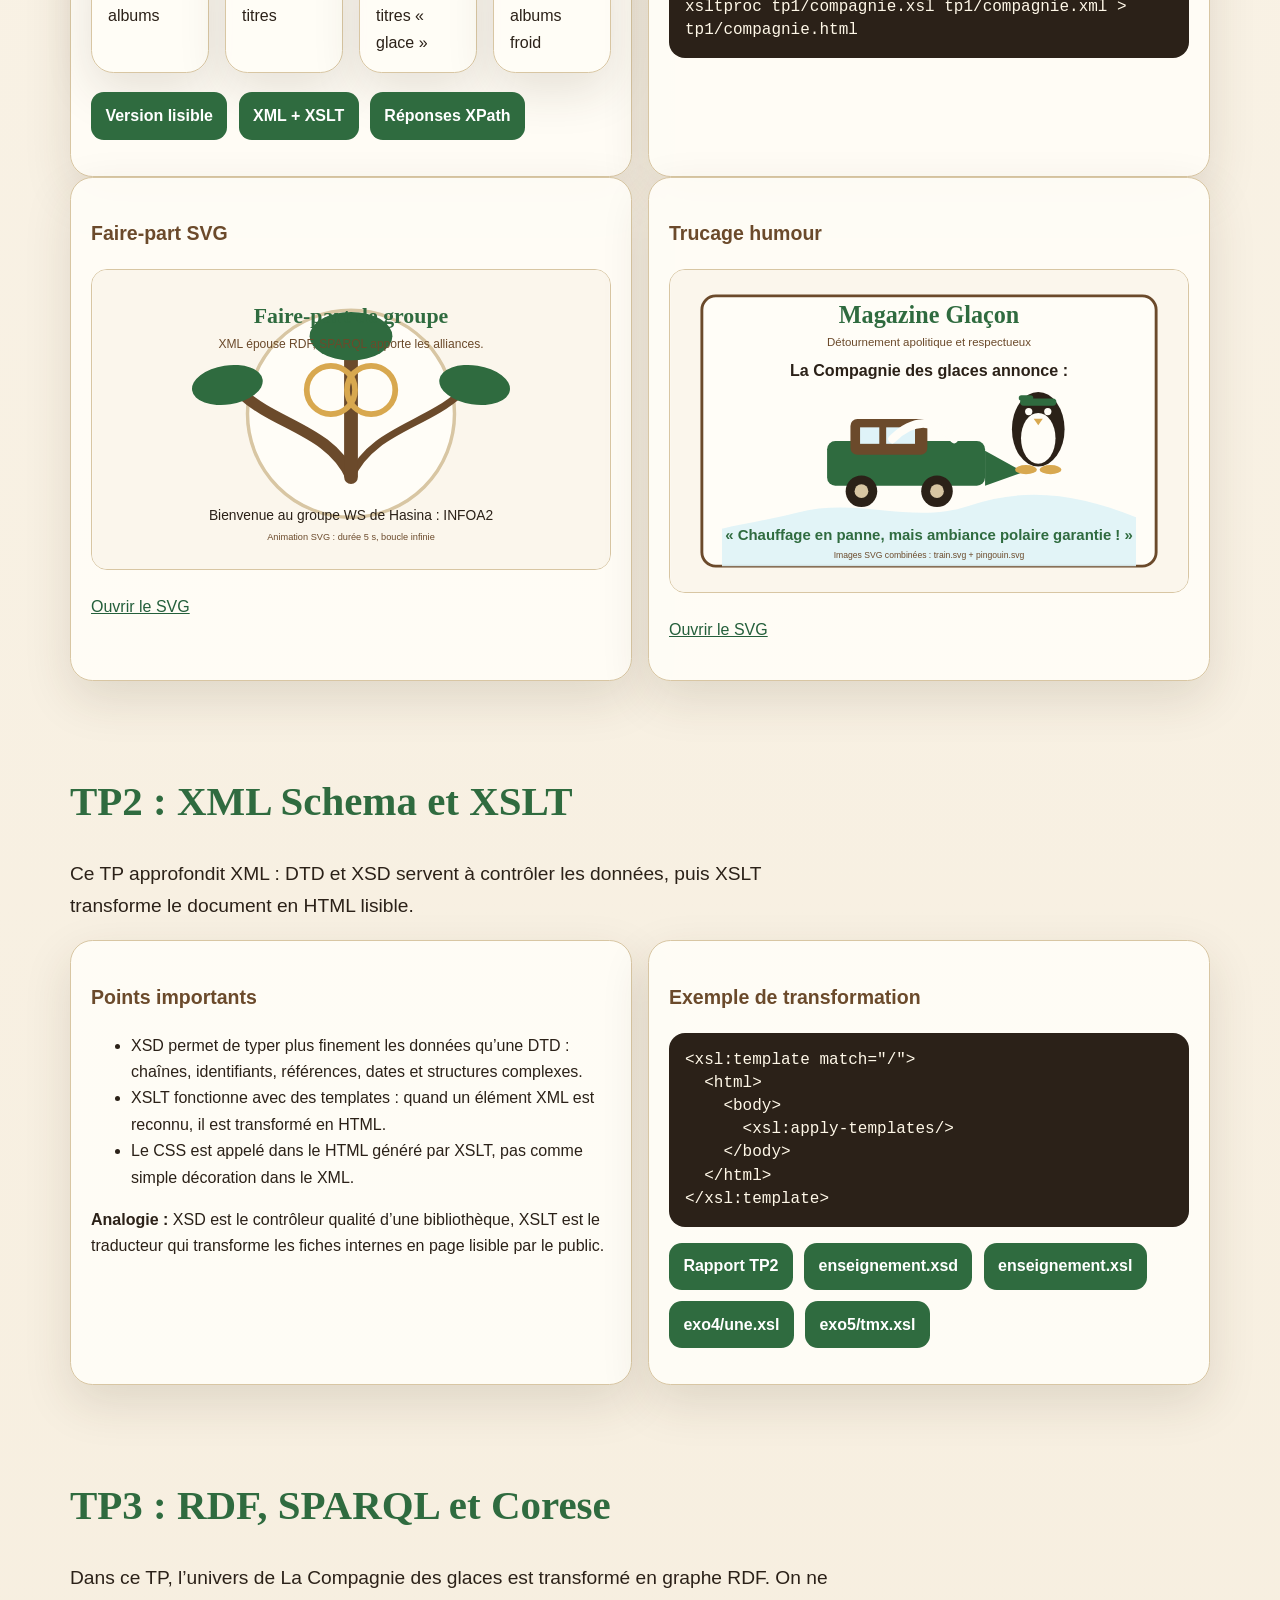
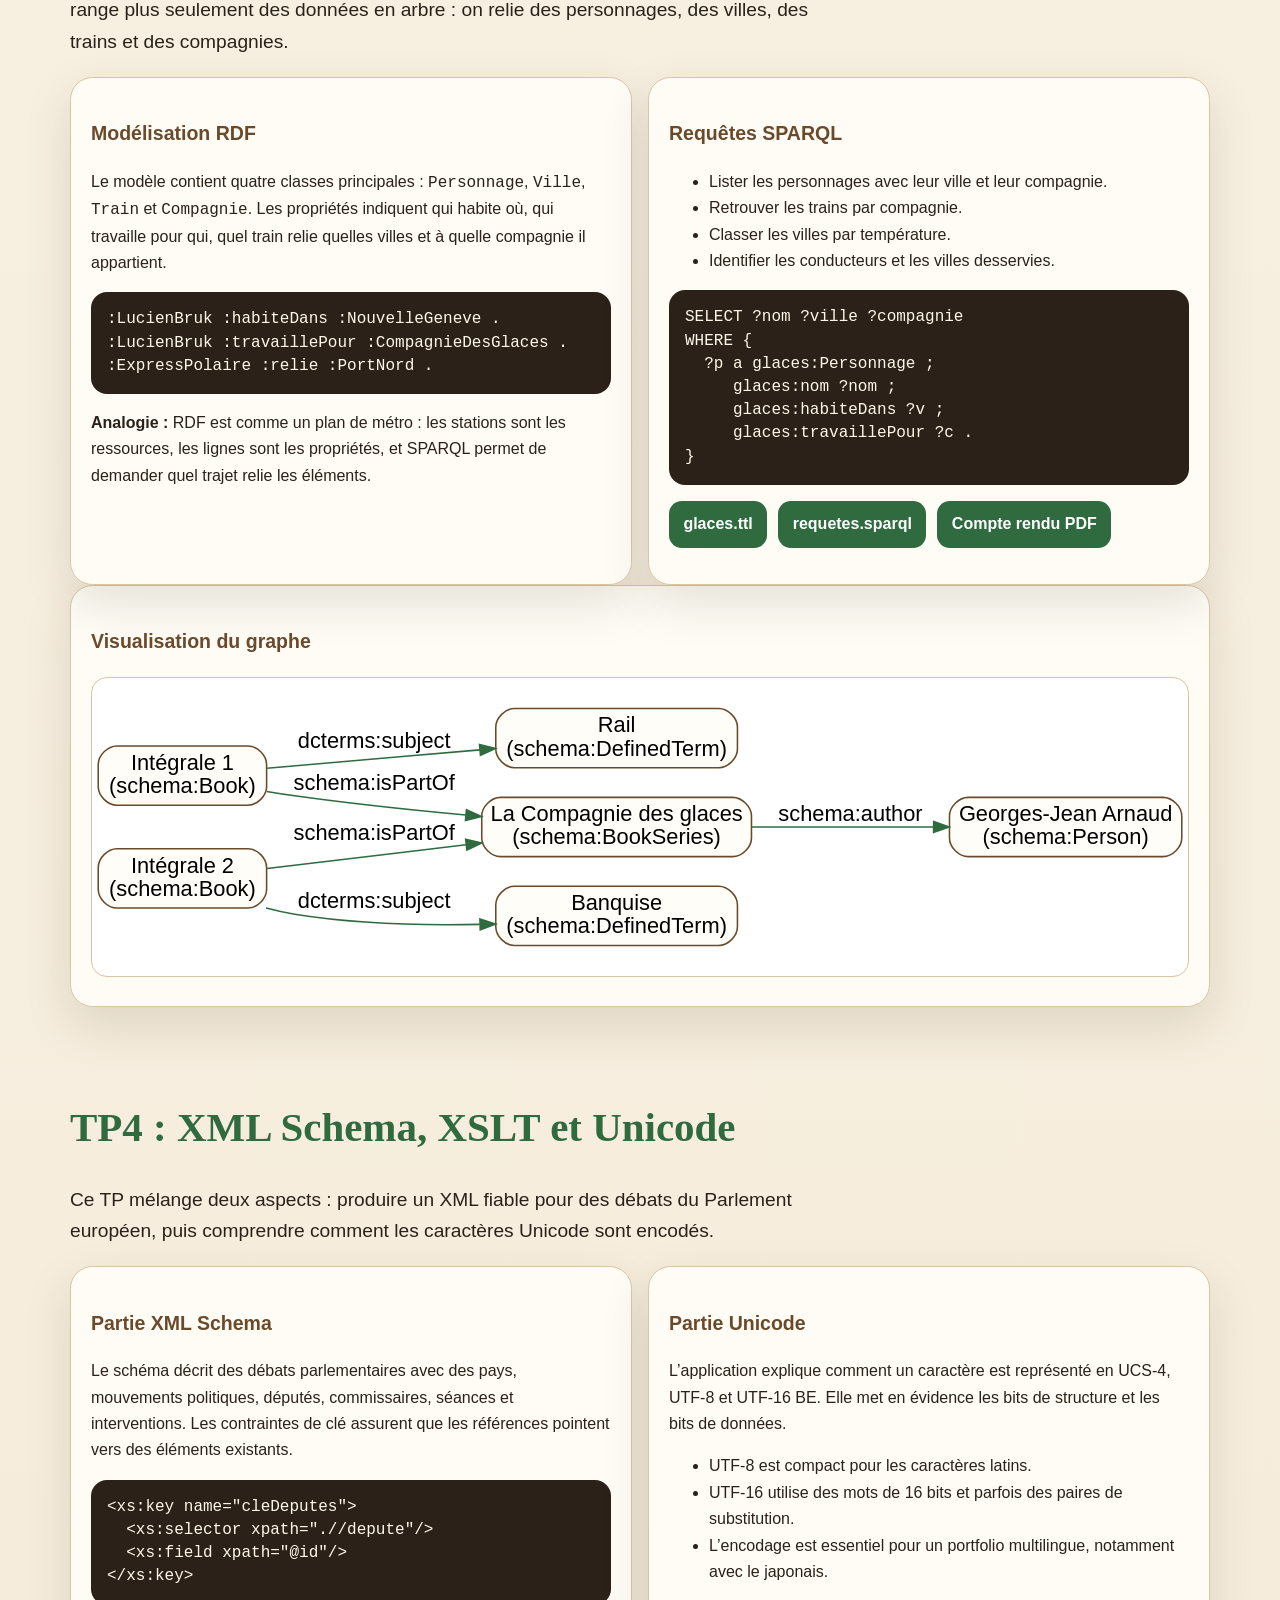
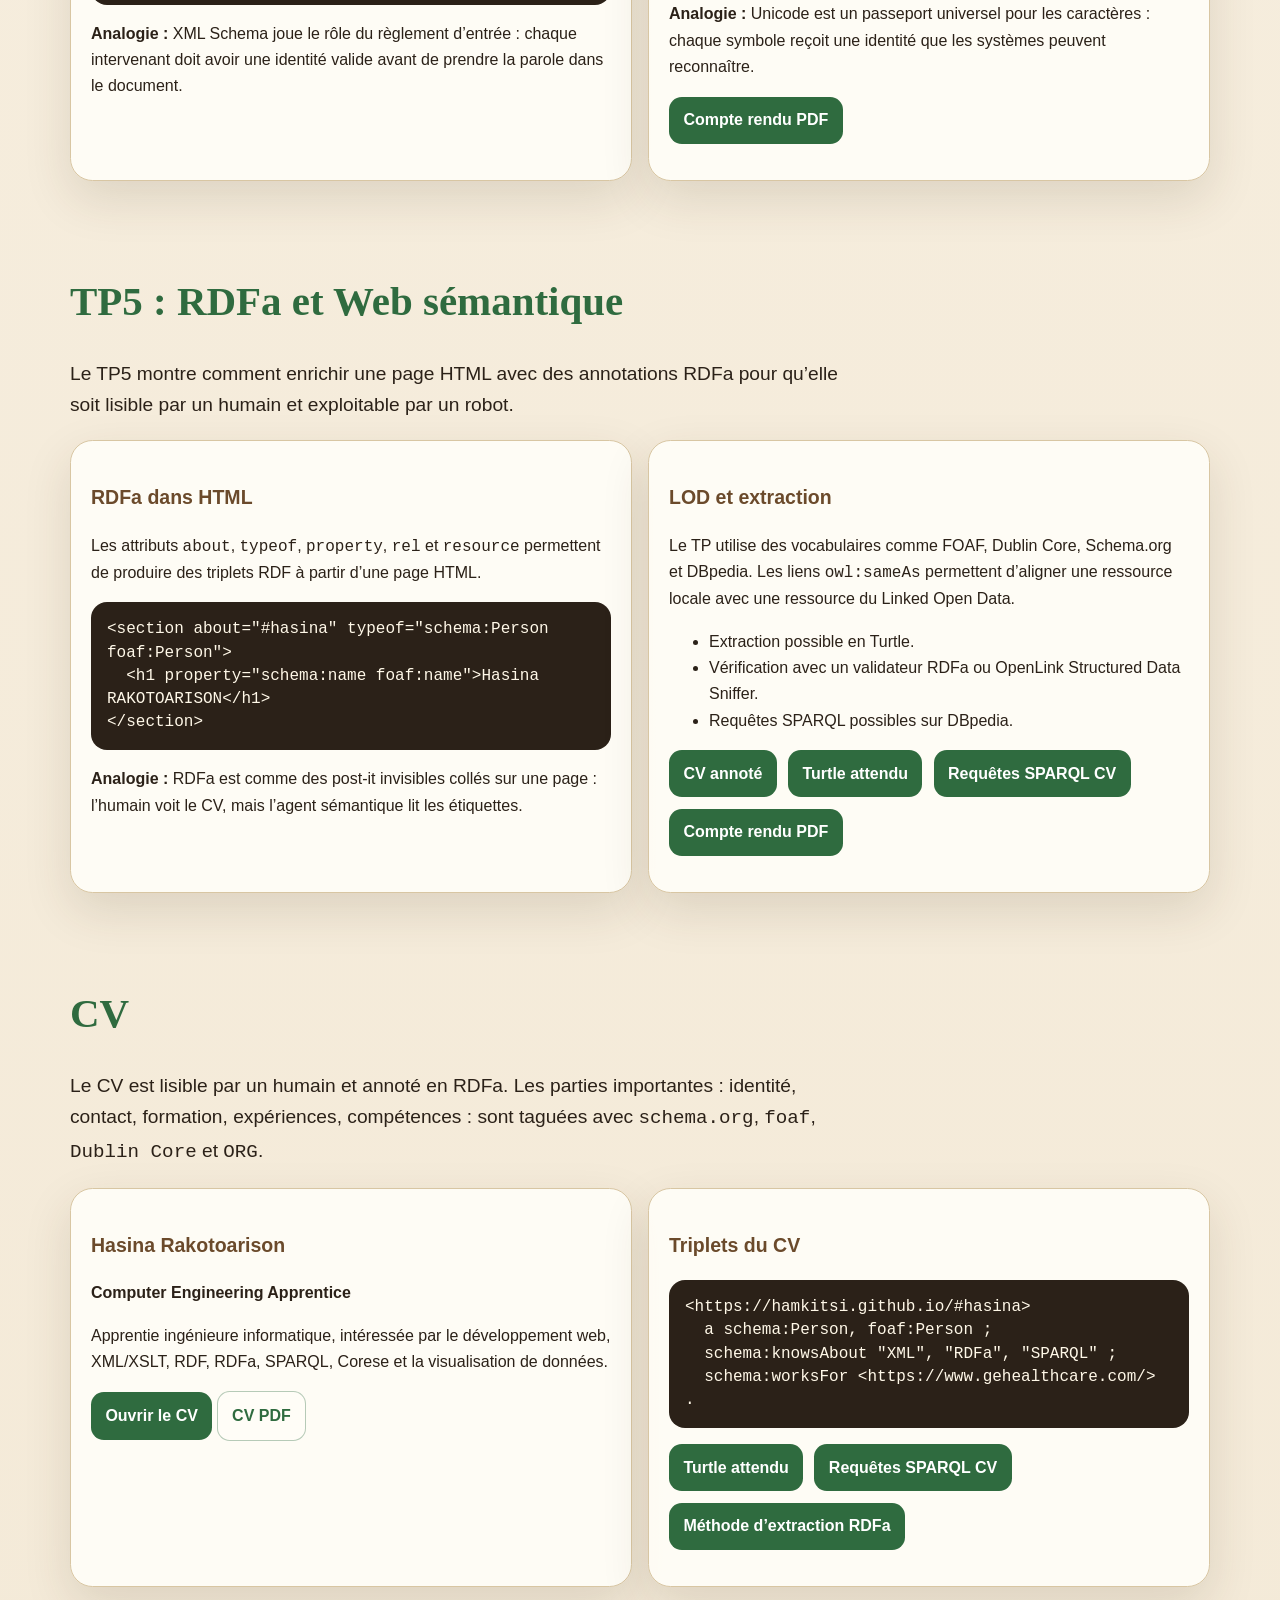
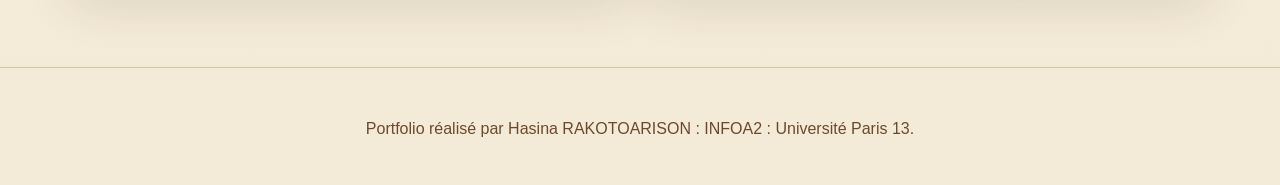
==== commit 87273ba8: "Regroupement des TP et enrichissement du portfolio" ====
--- a/index.html
+++ b/index.html
@@ -3,7 +3,7 @@
 <head>
   <meta charset="utf-8" />
   <meta name="viewport" content="width=device-width, initial-scale=1" />
-  <meta name="description" content="Portfolio pédagogique de Hasina RAKOTOARISON, INFOA2, autour de XML, XSLT, SVG, RDF, SPARQL et Corese." />
+  <meta name="description" content="Portfolio pédagogique de Hasina RAKOTOARISON, INFOA2, autour de XML, XSLT, SVG, RDF, SPARQL, RDFa et Corese." />
   <meta name="author" content="Hasina RAKOTOARISON" />
   <title>Portfolio Web sémantique : Hasina RAKOTOARISON</title>
   <link rel="alternate" href="https://hamkitsi.github.io/index.html" hreflang="fr" />
@@ -22,55 +22,57 @@
         <p class="badge">🌿 INFOA2 · Web sémantique</p>
         <h1 itemprop="name">Bienvenue dans ma forêt sémantique</h1>
         <p class="lead" itemprop="description">Ici, chaque arbre est un document XML, chaque branche est une balise, et chaque feuille contient une donnée à comprendre.</p>
-        <p><a class="button-link" href="#tp1">Explorer le TP1</a></p>
+        <p><a class="button-link" href="#travaux">Explorer les travaux pratiques</a></p>
         <meta itemprop="givenName" content="Hasina" />
         <meta itemprop="familyName" content="RAKOTOARISON" />
         <meta itemprop="affiliation" content="Université Paris 13 : INFOA2" />
         <link itemprop="url" href="https://hamkitsi.github.io/" />
       </div>
-      <div class="hero-card"><svg class="tree-illustration" xmlns="http://www.w3.org/2000/svg" viewBox="0 0 520 380" role="img" aria-label="Illustration d'un arbre XML">
-  <rect width="520" height="380" rx="28" fill="#fffdf7"/>
-  <path d="M260 315 C250 245 250 208 260 140" stroke="#6b4a2b" stroke-width="28" fill="none" stroke-linecap="round"/>
-  <path d="M260 205 C205 160 160 145 96 122" stroke="#6b4a2b" stroke-width="18" fill="none" stroke-linecap="round"/>
-  <path d="M260 190 C330 150 372 124 436 86" stroke="#6b4a2b" stroke-width="18" fill="none" stroke-linecap="round"/>
-  <path d="M260 158 C252 106 248 82 244 45" stroke="#6b4a2b" stroke-width="16" fill="none" stroke-linecap="round"/>
-  <g fill="#2f6b3f" opacity=".95">
-    <ellipse cx="93" cy="116" rx="78" ry="43" transform="rotate(-18 93 116)"/>
-    <ellipse cx="431" cy="85" rx="78" ry="43" transform="rotate(-25 431 85)"/>
-    <ellipse cx="244" cy="42" rx="78" ry="43" transform="rotate(9 244 42)"/>
-    <ellipse cx="330" cy="145" rx="58" ry="31" transform="rotate(17 330 145)"/>
-  </g>
-  <g font-family="Arial" font-size="17" font-weight="700" text-anchor="middle">
-    <text x="92" y="122" fill="white">XML</text>
-    <text x="244" y="48" fill="white">DTD</text>
-    <text x="431" y="91" fill="white">RDF</text>
-    <text x="330" y="151" fill="white">SPARQL</text>
-  </g>
-  <text x="260" y="350" text-anchor="middle" font-family="Georgia" font-size="22" fill="#6b4a2b">une donnée bien rangée pousse mieux</text>
+      <div class="hero-card"><svg aria-label="Illustration d'un arbre XML" class="tree-illustration" role="img" viewBox="0 0 520 380" xmlns="http://www.w3.org/2000/svg">
+<rect fill="#fffdf7" height="380" rx="28" width="520"></rect>
+<path d="M260 315 C250 245 250 208 260 140" fill="none" stroke="#6b4a2b" stroke-linecap="round" stroke-width="28"></path>
+<path d="M260 205 C205 160 160 145 96 122" fill="none" stroke="#6b4a2b" stroke-linecap="round" stroke-width="18"></path>
+<path d="M260 190 C330 150 372 124 436 86" fill="none" stroke="#6b4a2b" stroke-linecap="round" stroke-width="18"></path>
+<path d="M260 158 C252 106 248 82 244 45" fill="none" stroke="#6b4a2b" stroke-linecap="round" stroke-width="16"></path>
+<g fill="#2f6b3f" opacity=".95">
+<ellipse cx="93" cy="116" rx="78" ry="43" transform="rotate(-18 93 116)"></ellipse>
+<ellipse cx="431" cy="85" rx="78" ry="43" transform="rotate(-25 431 85)"></ellipse>
+<ellipse cx="244" cy="42" rx="78" ry="43" transform="rotate(9 244 42)"></ellipse>
+<ellipse cx="330" cy="145" rx="58" ry="31" transform="rotate(17 330 145)"></ellipse>
+</g>
+<g font-family="Arial" font-size="17" font-weight="700" text-anchor="middle">
+<text fill="white" x="92" y="122">XML</text>
+<text fill="white" x="244" y="48">DTD</text>
+<text fill="white" x="431" y="91">RDF</text>
+<text fill="white" x="330" y="151">SPARQL</text>
+</g>
+<text fill="#6b4a2b" font-family="Georgia" font-size="22" text-anchor="middle" x="260" y="350">une donnée bien rangée pousse mieux</text>
 </svg></div>
     </section>
   </header>
   <nav class="navbar" aria-label="Navigation principale">
       <ul>
         <li><a href="#accueil">Accueil</a></li>
-        <li><a href="#tp1">TP1 XML</a></li>
-        <li><a href="#compagnie">Compagnie</a></li>
-        <li><a href="#svg">SVG</a></li>
-        <li><a href="#xslt">XML/XSLT</a></li>
+        <li><a href="#travaux">Travaux Pratiques</a></li>
+        <li><a href="#tp1">TP1</a></li>
+        <li><a href="#tp2">TP2</a></li>
+        <li><a href="#tp3">TP3</a></li>
+        <li><a href="#tp4">TP4</a></li>
+        <li><a href="#tp5">TP5</a></li>
         <li><a href="#cv-rdfa">CV</a></li>
-        <li><a href="#rapports">TP3-TP5</a></li>
-        <li><a href="#rdf">RDF/Corese</a></li>
+        <li><a href="#video">Vidéo</a></li>
       </ul>
     </nav>
   <main id="contenu">
+
     <section class="section grid" aria-labelledby="identite-title">
       <article class="card">
         <h2 id="identite-title">Qui suis-je ?</h2>
-        <p>Je suis Hasina RAKOTOARISON, étudiant en INFOA2. Ce portfolio présente mes rendus et mes explications, avec une approche simple, ludique et progressive.</p>
+        <p>Je suis Hasina RAKOTOARISON, étudiante en INFOA2. Ce portfolio présente mon CV, mes travaux pratiques et mes explications autour du Web sémantique.</p>
       </article>
       <article class="card">
         <h2>Ce que le portfolio démontre</h2>
-        <p>Le site est disponible en français, anglais et japonais, avec des liens alternatifs hreflang, des métadonnées schema.org, une source de contenu XML, une vidéo YouTube intégrée et des fichiers TP testables.</p>
+        <p>Le site est disponible en français, anglais et japonais. Il contient une source de contenu XML, des pages HTML lisibles, du RDFa dans le CV, des fichiers RDF/SPARQL et une vidéo YouTube intégrée.</p>
       </article>
     </section>
 
@@ -82,22 +84,56 @@
       </div>
     </section>
 
+    <section id="travaux" class="section" aria-labelledby="travaux-title">
+      <h2 id="travaux-title">Travaux Pratiques</h2>
+      <p class="lead">Cette section regroupe les TP réalisés en Web sémantique. L’objectif n’est pas seulement de déposer les comptes rendus PDF : je résume aussi les notions importantes, les fichiers produits et ce que chaque TP m’a apporté.</p>
+      <div class="grid">
+        <article class="card"><h3>Fil conducteur</h3><p>Le portfolio suit une progression : structurer une donnée avec XML, la valider avec DTD/XSD, la transformer avec XSLT, puis la relier avec RDF, SPARQL et RDFa.</p></article>
+        <article class="card"><h3>Analogie générale</h3><p>Je vois les TP comme une forêt : XML plante les arbres, XSD vérifie leur forme, XSLT les transforme en carte lisible, RDF relie les chemins entre eux, et RDFa ajoute des étiquettes invisibles pour les agents.</p></article>
+      </div>
+    </section>
+
     <section id="tp1" class="section" aria-labelledby="tp1-title">
-      <h2 id="tp1-title">TP1 : Les bases du XML</h2>
-      <p class="lead">XML sert à ranger de l’information. Un fichier bien formé ressemble à un arbre : une seule racine, des balises fermées, et des branches correctement imbriquées. Un fichier valide respecte en plus une grammaire : ici une DTD.</p>
-      <div class="grid">
+      <h2 id="tp1-title">TP1 : XML, DTD, XPath, CSS et SVG</h2>
+      <p class="lead">Le TP1 pose les bases : comprendre qu’un document XML est un arbre, corriger des fichiers mal formés, écrire une DTD, interroger un XML avec XPath et produire du SVG.</p>
+      <div class="grid">
+        <article class="card">
+          <h3>Ce que j’ai appris</h3>
+          <ul>
+            <li>Un XML bien formé possède une seule racine et des balises correctement imbriquées.</li>
+            <li>Un XML valide respecte une grammaire, ici une DTD.</li>
+            <li>XPath permet de poser des questions à l’arbre XML.</li>
+            <li>SVG montre qu’un langage XML peut aussi décrire une image.</li>
+          </ul>
+          <p><strong>Analogie :</strong> XML est comme un arbre : la racine tient tout, les branches organisent l’information, et les feuilles contiennent les données.</p>
+        </article>
         <article class="card">
           <h3>DTD unique de la forêt</h3>
-          <p>La DTD ci-dessous accepte une forêt, des arbres, des troncs, des branches et des feuilles. Elle permet de tester les quatre fichiers corrigés.</p>
           <pre><code>&lt;!ELEMENT foret (#PCDATA|arbre)*&gt;
 &lt;!ELEMENT arbre (tronc)&gt;
 &lt;!ELEMENT tronc (branche*)&gt;
 &lt;!ELEMENT branche (branche|feuille)*&gt;
-&lt;!ELEMENT feuille EMPTY&gt;
-</code></pre>
-        </article>
-        <article class="card">
-          <h3>Fichiers</h3>
+&lt;!ELEMENT feuille EMPTY&gt;</code></pre>
+        </article>
+      </div>
+      <div class="grid">
+        <article class="card">
+          <h3>La Compagnie des glaces : XML + XPath</h3>
+          <p>J’ai modélisé les intégrales sous forme XML : chaque album contient un numéro, un nom, une vignette, un résumé, un lien et plusieurs titres. XPath permet ensuite de compter, filtrer et retrouver les albums.</p>
+          <div class="stats" aria-label="Statistiques XPath">
+            <div class="stat"><strong>16</strong> albums</div>
+            <div class="stat"><strong>63</strong> titres</div>
+            <div class="stat"><strong>7</strong> titres « glace »</div>
+            <div class="stat"><strong>16</strong> albums froid</div>
+          </div>
+          <ul class="link-list">
+            <li><a href="tp1/compagnie.html">Version lisible</a></li>
+            <li><a href="tp1/compagnie.xml">XML + XSLT</a></li>
+            <li><a href="tp1/requetes_xpath_reponses.txt">Réponses XPath</a></li>
+          </ul>
+        </article>
+        <article class="card">
+          <h3>Fichiers et commandes</h3>
           <ul class="link-list">
             <li><a href="tp1/bon.xml">bon.xml</a></li>
             <li><a href="tp1/bon2.xml">bon2.xml</a></li>
@@ -106,35 +142,9 @@
             <li><a href="tp1/arbres.dtd">arbres.dtd</a></li>
           </ul>
           <pre><code>xmllint --valid --noout tp1/bon.xml
-xsltproc tp1/compagnie.xsl tp1/compagnie.xml &gt; tp1/compagnie.html
-java -jar -Dfile.encoding=UTF8 corese.jar</code></pre>
-        </article>
-      </div>
-    </section>
-
-    <section id="compagnie" class="section" aria-labelledby="compagnie-title">
-      <h2 id="compagnie-title">La Compagnie des glaces : XML + XPath</h2>
-      <p class="lead">J’ai modélisé les intégrales sous forme XML : chaque album contient un numéro, un nom, une vignette, un résumé, un lien et plusieurs titres.</p>
-      <div class="stats" aria-label="Statistiques XPath">
-        <div class="stat"><strong>16</strong> albums</div>
-        <div class="stat"><strong>63</strong> titres</div>
-        <div class="stat"><strong>7</strong> titres « glace »</div>
-        <div class="stat"><strong>16</strong> albums froid</div>
-      </div>
-      <div class="table-wrap">
-        <table><tr><th>XPath</th><th>Réponse</th></tr><tr><td><code>count(//album)</code></td><td>16</td></tr><tr><td><code>count(//titre)</code></td><td>63</td></tr><tr><td><code>count(//titre[contains(..., "glace")])</code></td><td>7</td></tr><tr><td><code>//album[contains(., "banquise")]/nom</code></td><td>6 albums</td></tr><tr><td><code>mots du froid</code></td><td>16 / 16</td></tr><tr><td>Distribution mots/titre</td><td>1→4, 2→11, 3→15, 4→24, 5→5, 6→3, 8→1</td></tr></table>
-      </div>
-      <ul class="link-list">
-        <li><a href="tp1/compagnie.html">Version lisible</a></li>
-        <li><a href="tp1/compagnie.xml">XML + XSLT</a></li>
-        <li><a href="tp1/compagnie-css.xml">XML + CSS</a></li>
-        <li><a href="tp1/requetes_xpath_reponses.txt">Réponses XPath</a></li>
-      </ul>
-    </section>
-
-    <section id="svg" class="section" aria-labelledby="svg-title">
-      <h2 id="svg-title">SVG : faire-part et trucage humoristique</h2>
-      <p class="lead">Le faire-part anime le mariage symbolique entre XML, RDF et SPARQL pendant au moins cinq secondes. Le trucage associe deux images SVG pour créer une fausse une de magazine humoristique.</p>
+xsltproc tp1/compagnie.xsl tp1/compagnie.xml &gt; tp1/compagnie.html</code></pre>
+        </article>
+      </div>
       <div class="grid">
         <article class="card">
           <h3>Faire-part SVG</h3>
@@ -149,44 +159,139 @@
       </div>
     </section>
 
-    <section id="xslt" class="section" aria-labelledby="xslt-title">
-      <h2 id="xslt-title">XML, XSD et XSLT</h2>
-      <p class="lead">XML décrit les données, XSD contrôle leur forme, XSLT transforme l’arbre XML en HTML, et CSS rend le résultat agréable à lire.</p>
-      <article class="card">
-        <ul class="link-list">
-          <li><a href="xml-xslt/index.html">Rapport TP2</a></li>
-          <li><a href="xml-xslt/TP2_Hasina/enseignement.xsl">enseignement.xsl</a></li>
-          <li><a href="xml-xslt/TP2_Hasina/enseignement.xsd">enseignement.xsd</a></li>
-          <li><a href="xml-xslt/TP2_Hasina/exo4/une.xsl">exo4/une.xsl</a></li>
-          <li><a href="xml-xslt/TP2_Hasina/exo5/tmx.xsl">exo5/tmx.xsl</a></li>
-        </ul>
-      </article>
-    </section>
-
-    <section id="rdf" class="section" aria-labelledby="rdf-title">
-      <h2 id="rdf-title">RDF, Corese et SPARQL</h2>
-      <p class="lead">J’ai représenté La Compagnie des glaces sous forme de graphe RDF : une série, un auteur, des albums, des titres et des thèmes. Les requêtes SPARQL servent à interroger ces relations.</p>
-      <div class="grid">
-        <article class="card">
-          <h3>Graphe RDF</h3>
-          <object class="svg-frame" type="image/svg+xml" data="rdf-corese/graphe.svg" aria-label="Graphe RDF"></object>
-        </article>
-        <article class="card">
-          <h3>Fichiers Corese</h3>
+    <section id="tp2" class="section" aria-labelledby="tp2-title">
+      <h2 id="tp2-title">TP2 : XML Schema et XSLT</h2>
+      <p class="lead">Ce TP approfondit XML : DTD et XSD servent à contrôler les données, puis XSLT transforme le document en HTML lisible.</p>
+      <div class="grid">
+        <article class="card">
+          <h3>Points importants</h3>
+          <ul>
+            <li>XSD permet de typer plus finement les données qu’une DTD : chaînes, identifiants, références, dates et structures complexes.</li>
+            <li>XSLT fonctionne avec des templates : quand un élément XML est reconnu, il est transformé en HTML.</li>
+            <li>Le CSS est appelé dans le HTML généré par XSLT, pas comme simple décoration dans le XML.</li>
+          </ul>
+          <p><strong>Analogie :</strong> XSD est le contrôleur qualité d’une bibliothèque, XSLT est le traducteur qui transforme les fiches internes en page lisible par le public.</p>
+        </article>
+        <article class="card">
+          <h3>Exemple de transformation</h3>
+          <pre><code>&lt;xsl:template match="/"&gt;
+  &lt;html&gt;
+    &lt;body&gt;
+      &lt;xsl:apply-templates/&gt;
+    &lt;/body&gt;
+  &lt;/html&gt;
+&lt;/xsl:template&gt;</code></pre>
+          <ul class="link-list">
+            <li><a href="xml-xslt/index.html">Rapport TP2</a></li>
+            <li><a href="xml-xslt/TP2_Hasina/enseignement.xsd">enseignement.xsd</a></li>
+            <li><a href="xml-xslt/TP2_Hasina/enseignement.xsl">enseignement.xsl</a></li>
+            <li><a href="xml-xslt/TP2_Hasina/exo4/une.xsl">exo4/une.xsl</a></li>
+            <li><a href="xml-xslt/TP2_Hasina/exo5/tmx.xsl">exo5/tmx.xsl</a></li>
+          </ul>
+        </article>
+      </div>
+    </section>
+
+    <section id="tp3" class="section" aria-labelledby="tp3-title">
+      <h2 id="tp3-title">TP3 : RDF, SPARQL et Corese</h2>
+      <p class="lead">Dans ce TP, l’univers de La Compagnie des glaces est transformé en graphe RDF. On ne range plus seulement des données en arbre : on relie des personnages, des villes, des trains et des compagnies.</p>
+      <div class="grid">
+        <article class="card">
+          <h3>Modélisation RDF</h3>
+          <p>Le modèle contient quatre classes principales : <code>Personnage</code>, <code>Ville</code>, <code>Train</code> et <code>Compagnie</code>. Les propriétés indiquent qui habite où, qui travaille pour qui, quel train relie quelles villes et à quelle compagnie il appartient.</p>
+          <pre><code>:LucienBruk :habiteDans :NouvelleGeneve .
+:LucienBruk :travaillePour :CompagnieDesGlaces .
+:ExpressPolaire :relie :PortNord .</code></pre>
+          <p><strong>Analogie :</strong> RDF est comme un plan de métro : les stations sont les ressources, les lignes sont les propriétés, et SPARQL permet de demander quel trajet relie les éléments.</p>
+        </article>
+        <article class="card">
+          <h3>Requêtes SPARQL</h3>
+          <ul>
+            <li>Lister les personnages avec leur ville et leur compagnie.</li>
+            <li>Retrouver les trains par compagnie.</li>
+            <li>Classer les villes par température.</li>
+            <li>Identifier les conducteurs et les villes desservies.</li>
+          </ul>
+          <pre><code>SELECT ?nom ?ville ?compagnie
+WHERE {
+  ?p a glaces:Personnage ;
+     glaces:nom ?nom ;
+     glaces:habiteDans ?v ;
+     glaces:travaillePour ?c .
+}</code></pre>
           <ul class="link-list">
             <li><a href="rdf-corese/glaces.ttl">glaces.ttl</a></li>
             <li><a href="rdf-corese/requetes.sparql">requetes.sparql</a></li>
-            <li><a href="rdf-corese/graphe.dot">graphe.dot</a></li>
-            <li><a href="rdf-corese/graphe.svg">graphe.svg</a></li>
-          </ul>
-        </article>
-      </div>
-    </section>
-
+            <li><a href="docs/CR_TP3_RDF_SPARQL_Corese.pdf">Compte rendu PDF</a></li>
+          </ul>
+        </article>
+      </div>
+      <article class="card">
+        <h3>Visualisation du graphe</h3>
+        <object class="svg-frame" type="image/svg+xml" data="rdf-corese/graphe.svg" aria-label="Graphe RDF"></object>
+      </article>
+    </section>
+
+    <section id="tp4" class="section" aria-labelledby="tp4-title">
+      <h2 id="tp4-title">TP4 : XML Schema, XSLT et Unicode</h2>
+      <p class="lead">Ce TP mélange deux aspects : produire un XML fiable pour des débats du Parlement européen, puis comprendre comment les caractères Unicode sont encodés.</p>
+      <div class="grid">
+        <article class="card">
+          <h3>Partie XML Schema</h3>
+          <p>Le schéma décrit des débats parlementaires avec des pays, mouvements politiques, députés, commissaires, séances et interventions. Les contraintes de clé assurent que les références pointent vers des éléments existants.</p>
+          <pre><code>&lt;xs:key name="cleDeputes"&gt;
+  &lt;xs:selector xpath=".//depute"/&gt;
+  &lt;xs:field xpath="@id"/&gt;
+&lt;/xs:key&gt;</code></pre>
+          <p><strong>Analogie :</strong> XML Schema joue le rôle du règlement d’entrée : chaque intervenant doit avoir une identité valide avant de prendre la parole dans le document.</p>
+        </article>
+        <article class="card">
+          <h3>Partie Unicode</h3>
+          <p>L’application explique comment un caractère est représenté en UCS-4, UTF-8 et UTF-16 BE. Elle met en évidence les bits de structure et les bits de données.</p>
+          <ul>
+            <li>UTF-8 est compact pour les caractères latins.</li>
+            <li>UTF-16 utilise des mots de 16 bits et parfois des paires de substitution.</li>
+            <li>L’encodage est essentiel pour un portfolio multilingue, notamment avec le japonais.</li>
+          </ul>
+          <p><strong>Analogie :</strong> Unicode est un passeport universel pour les caractères : chaque symbole reçoit une identité que les systèmes peuvent reconnaître.</p>
+          <ul class="link-list"><li><a href="docs/CR_TP4_XMLSchema_XSLT_Unicode.pdf">Compte rendu PDF</a></li></ul>
+        </article>
+      </div>
+    </section>
+
+    <section id="tp5" class="section" aria-labelledby="tp5-title">
+      <h2 id="tp5-title">TP5 : RDFa et Web sémantique</h2>
+      <p class="lead">Le TP5 montre comment enrichir une page HTML avec des annotations RDFa pour qu’elle soit lisible par un humain et exploitable par un robot.</p>
+      <div class="grid">
+        <article class="card">
+          <h3>RDFa dans HTML</h3>
+          <p>Les attributs <code>about</code>, <code>typeof</code>, <code>property</code>, <code>rel</code> et <code>resource</code> permettent de produire des triplets RDF à partir d’une page HTML.</p>
+          <pre><code>&lt;section about="#hasina" typeof="schema:Person foaf:Person"&gt;
+  &lt;h1 property="schema:name foaf:name"&gt;Hasina RAKOTOARISON&lt;/h1&gt;
+&lt;/section&gt;</code></pre>
+          <p><strong>Analogie :</strong> RDFa est comme des post-it invisibles collés sur une page : l’humain voit le CV, mais l’agent sémantique lit les étiquettes.</p>
+        </article>
+        <article class="card">
+          <h3>LOD et extraction</h3>
+          <p>Le TP utilise des vocabulaires comme FOAF, Dublin Core, Schema.org et DBpedia. Les liens <code>owl:sameAs</code> permettent d’aligner une ressource locale avec une ressource du Linked Open Data.</p>
+          <ul>
+            <li>Extraction possible en Turtle.</li>
+            <li>Vérification avec un validateur RDFa ou OpenLink Structured Data Sniffer.</li>
+            <li>Requêtes SPARQL possibles sur DBpedia.</li>
+          </ul>
+          <ul class="link-list">
+            <li><a href="cv-rdfa.html">CV annoté</a></li>
+            <li><a href="rdfa/hasina-cv.ttl">Turtle attendu</a></li>
+            <li><a href="rdfa/cv-sparql.rq">Requêtes SPARQL CV</a></li>
+            <li><a href="docs/CR_TP5_RDFa_WebSemantique.pdf">Compte rendu PDF</a></li>
+          </ul>
+        </article>
+      </div>
+    </section>
 
     <section id="cv-rdfa" class="section" aria-labelledby="cv-rdfa-title" about="https://hamkitsi.github.io/#hasina" typeof="schema:Person foaf:Person">
       <h2 id="cv-rdfa-title">CV</h2>
-      <p class="lead">J’ai ajouté un CV lisible par un humain et annoté en RDFa. Les parties importantes : identité, contact, formation, expériences, compétences : sont taguées avec <code>schema.org</code>, <code>foaf</code>, <code>Dublin Core</code> et <code>ORG</code>.</p>
+      <p class="lead">Le CV est lisible par un humain et annoté en RDFa. Les parties importantes : identité, contact, formation, expériences, compétences : sont taguées avec <code>schema.org</code>, <code>foaf</code>, <code>Dublin Core</code> et <code>ORG</code>.</p>
       <div class="grid">
         <article class="card">
           <h3 property="schema:name foaf:name">Hasina Rakotoarison</h3>
@@ -197,7 +302,7 @@
           <p><a href="cv-rdfa.html" class="button-link">Ouvrir le CV</a> <a href="docs/CV_Hasina_Rakotoarison.pdf" class="button-link secondary">CV PDF</a></p>
         </article>
         <article class="card">
-          <h3>Extraction de triplets</h3>
+          <h3>Triplets du CV</h3>
           <pre><code>&lt;https://hamkitsi.github.io/#hasina&gt;
   a schema:Person, foaf:Person ;
   schema:knowsAbout "XML", "RDFa", "SPARQL" ;
@@ -211,15 +316,6 @@
       </div>
     </section>
 
-    <section id="rapports" class="section" aria-labelledby="rapports-title">
-      <h2 id="rapports-title">Réalisations en Web sémantique</h2>
-      <p class="lead">Le portfolio montre la progression : XML et XPath au TP1, XSD/XSLT au TP2, RDF/Corese/SPARQL au TP3, XML Schema/XSLT/Unicode au TP4, puis RDFa et Linked Open Data au TP5.</p>
-      <div class="grid">
-        <article class="card"><h3>TP3 : RDF, SPARQL et Corese</h3><p>Modélisation de l’univers de La Compagnie des glaces en classes et propriétés RDF, visualisation du graphe et interrogation avec SPARQL.</p><p><a href="docs/CR_TP3_RDF_SPARQL_Corese.pdf">Voir le compte rendu</a></p></article>
-        <article class="card"><h3>TP4 : XML Schema, XSLT et Unicode</h3><p>Schéma XML du Parlement européen, document XML valide, transformation XSLT et application pédagogique sur les encodages Unicode.</p><p><a href="docs/CR_TP4_XMLSchema_XSLT_Unicode.pdf">Voir le compte rendu</a></p></article>
-        <article class="card"><h3>TP5 : RDFa et Web sémantique</h3><p>Page HTML annotée en RDFa, choix de vocabulaires, alignement DBpedia, extraction Turtle et requêtes SPARQL.</p><p><a href="docs/CR_TP5_RDFa_WebSemantique.pdf">Voir le compte rendu</a></p></article>
-      </div>
-    </section>
   </main>
   <footer class="site-footer"><p>Portfolio réalisé par Hasina RAKOTOARISON : INFOA2 : Université Paris 13.</p></footer>
   <script src="assets/js/site.js"></script>
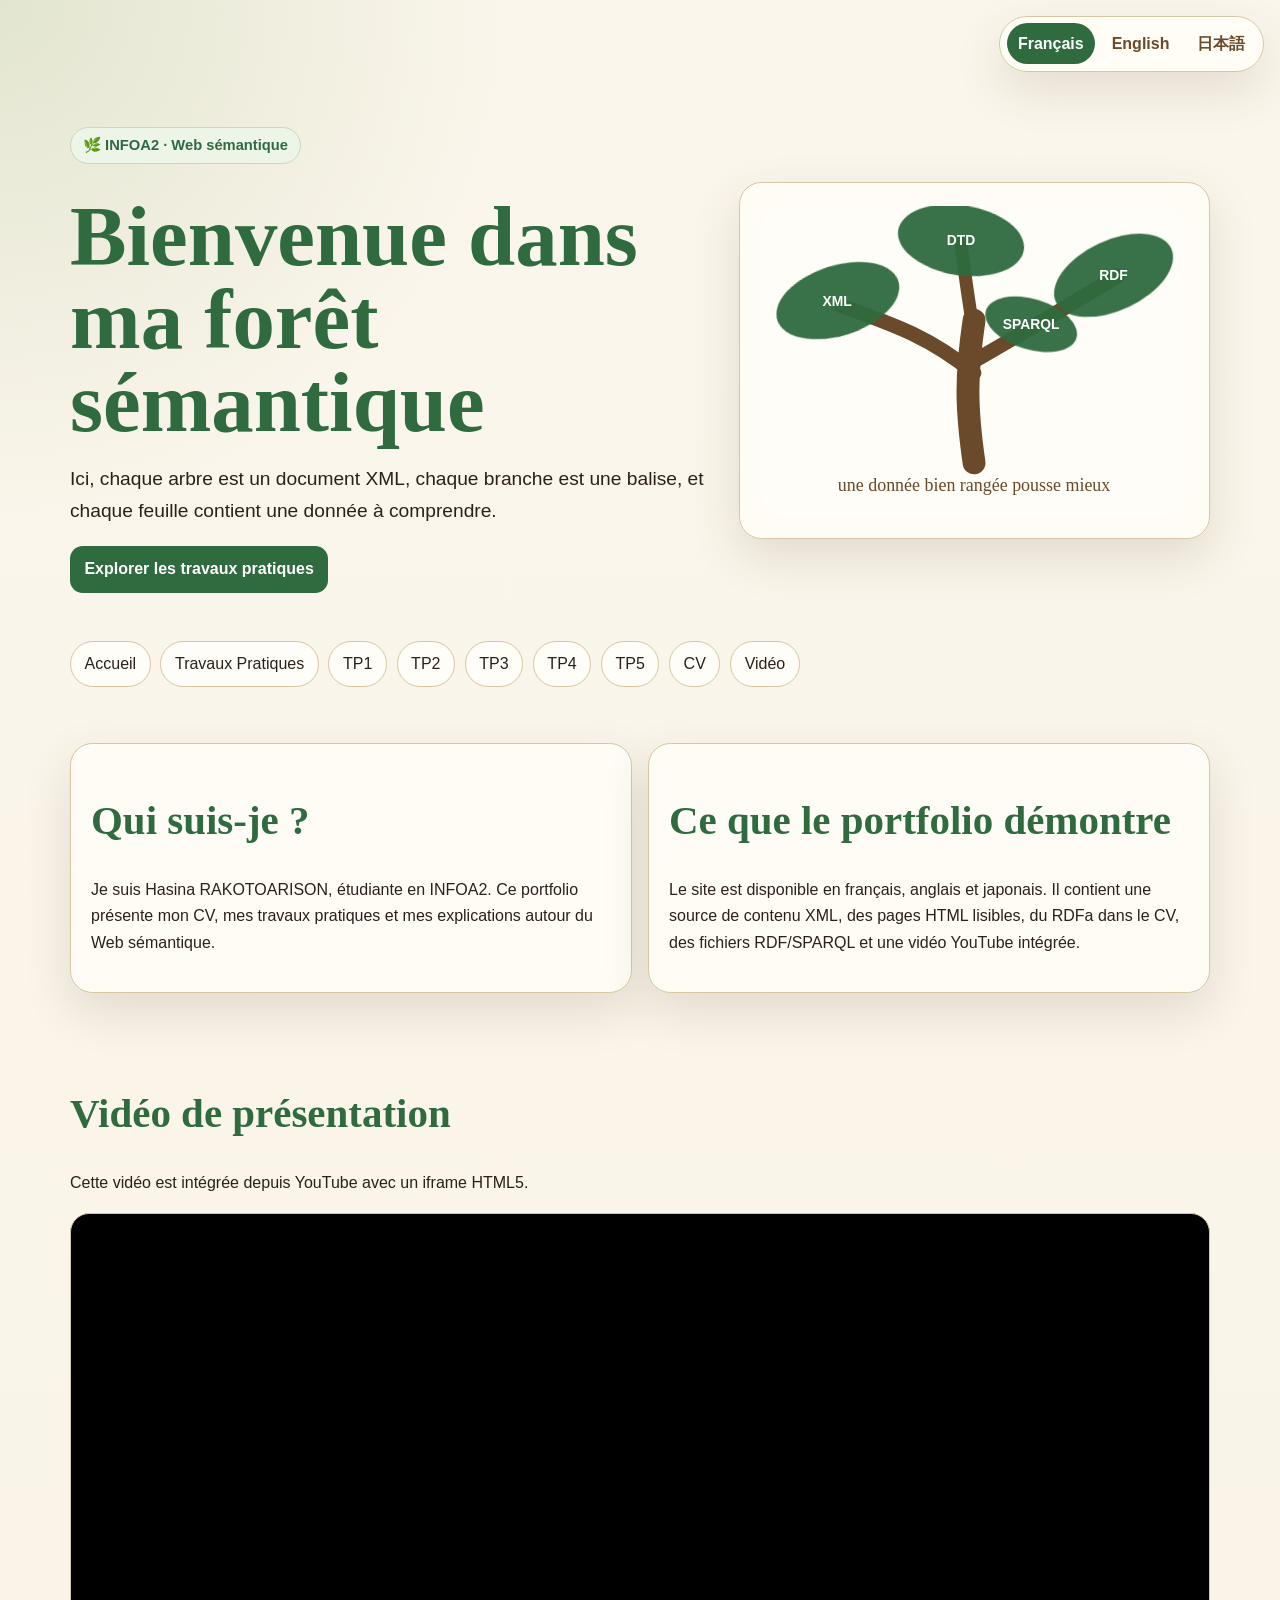
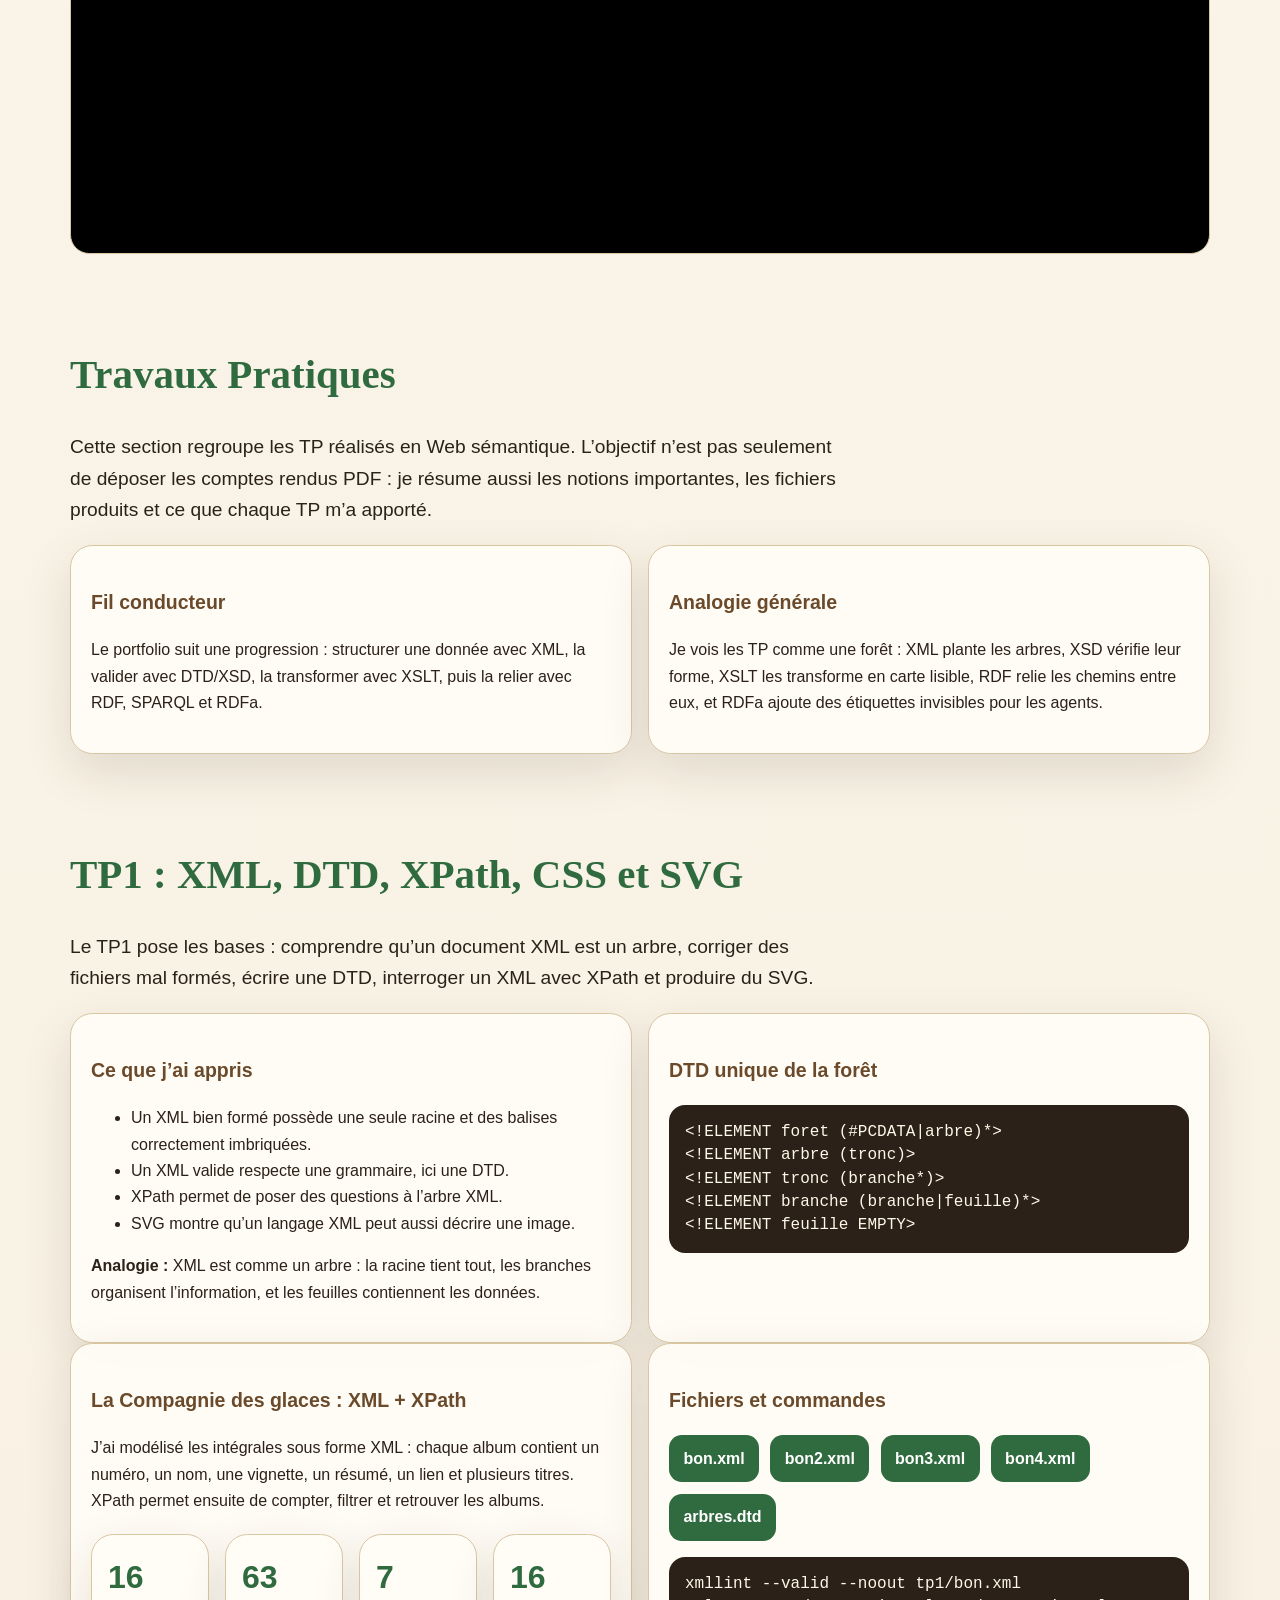
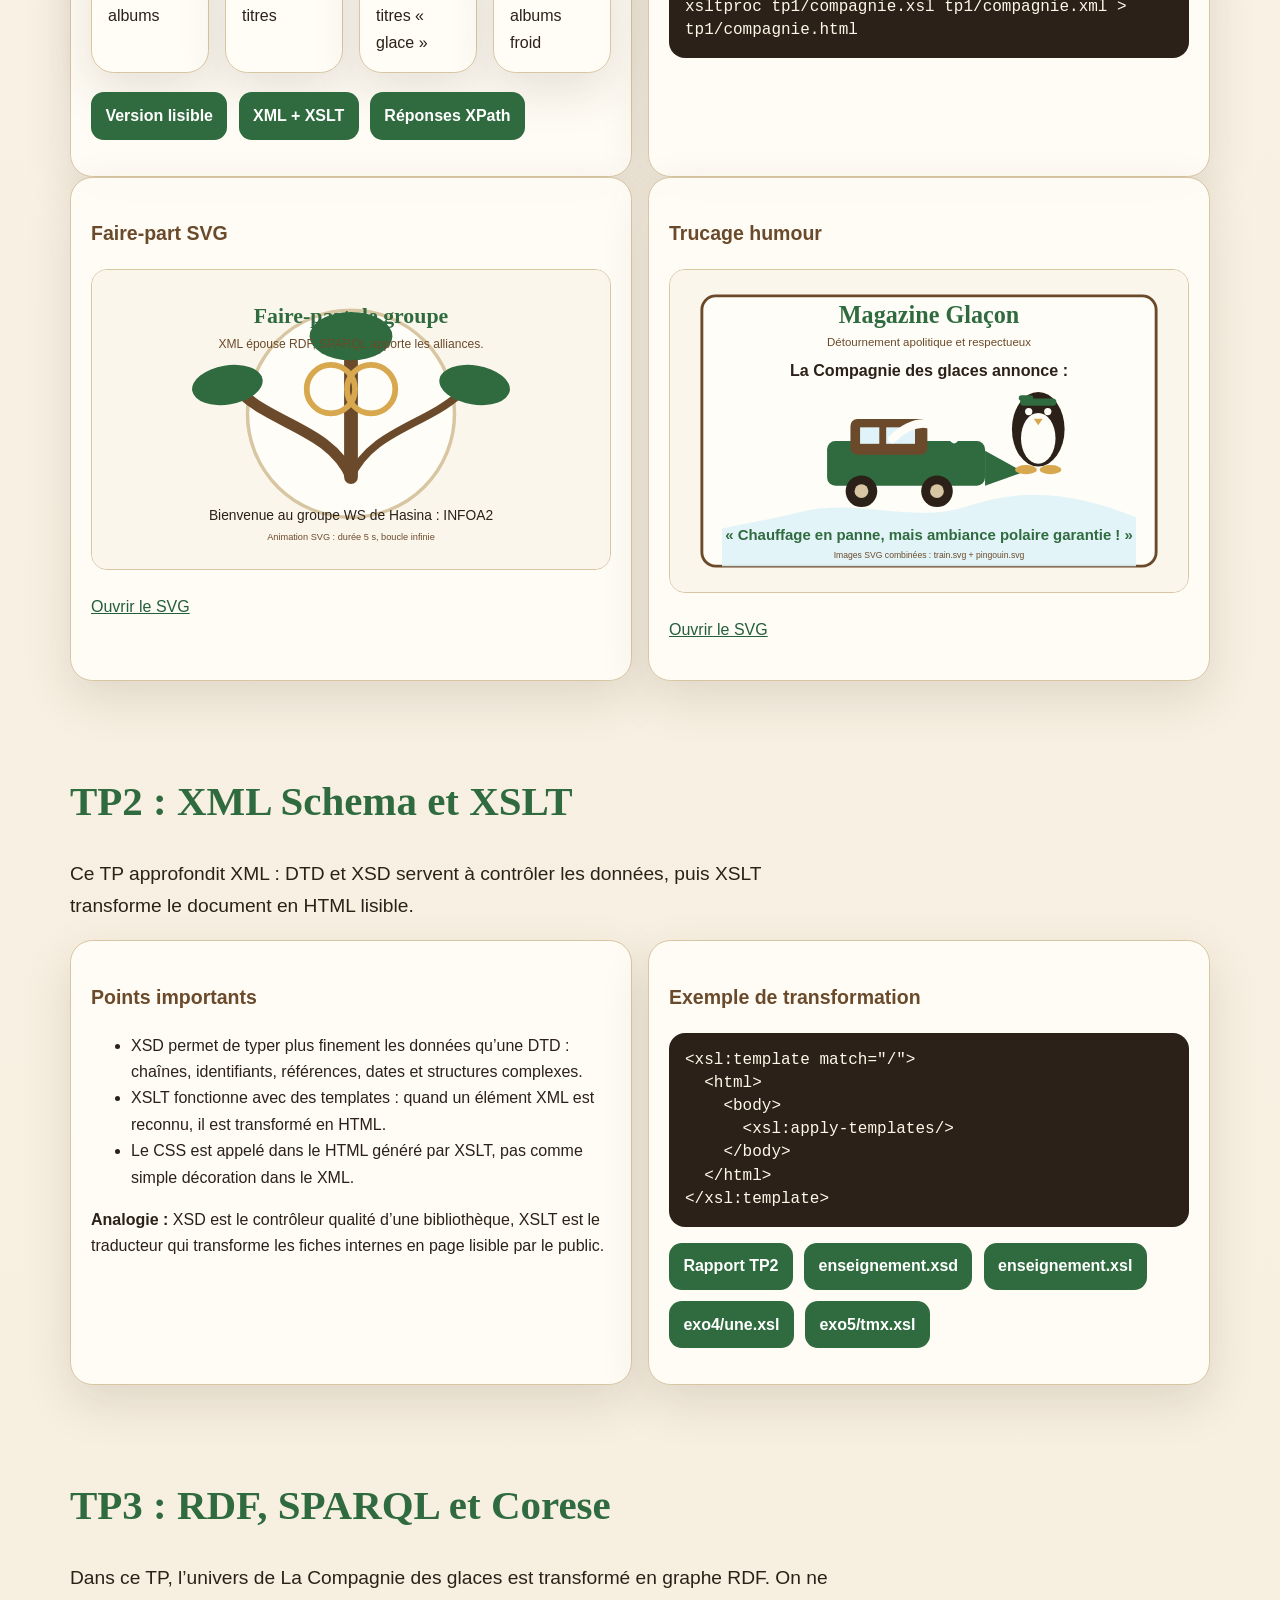
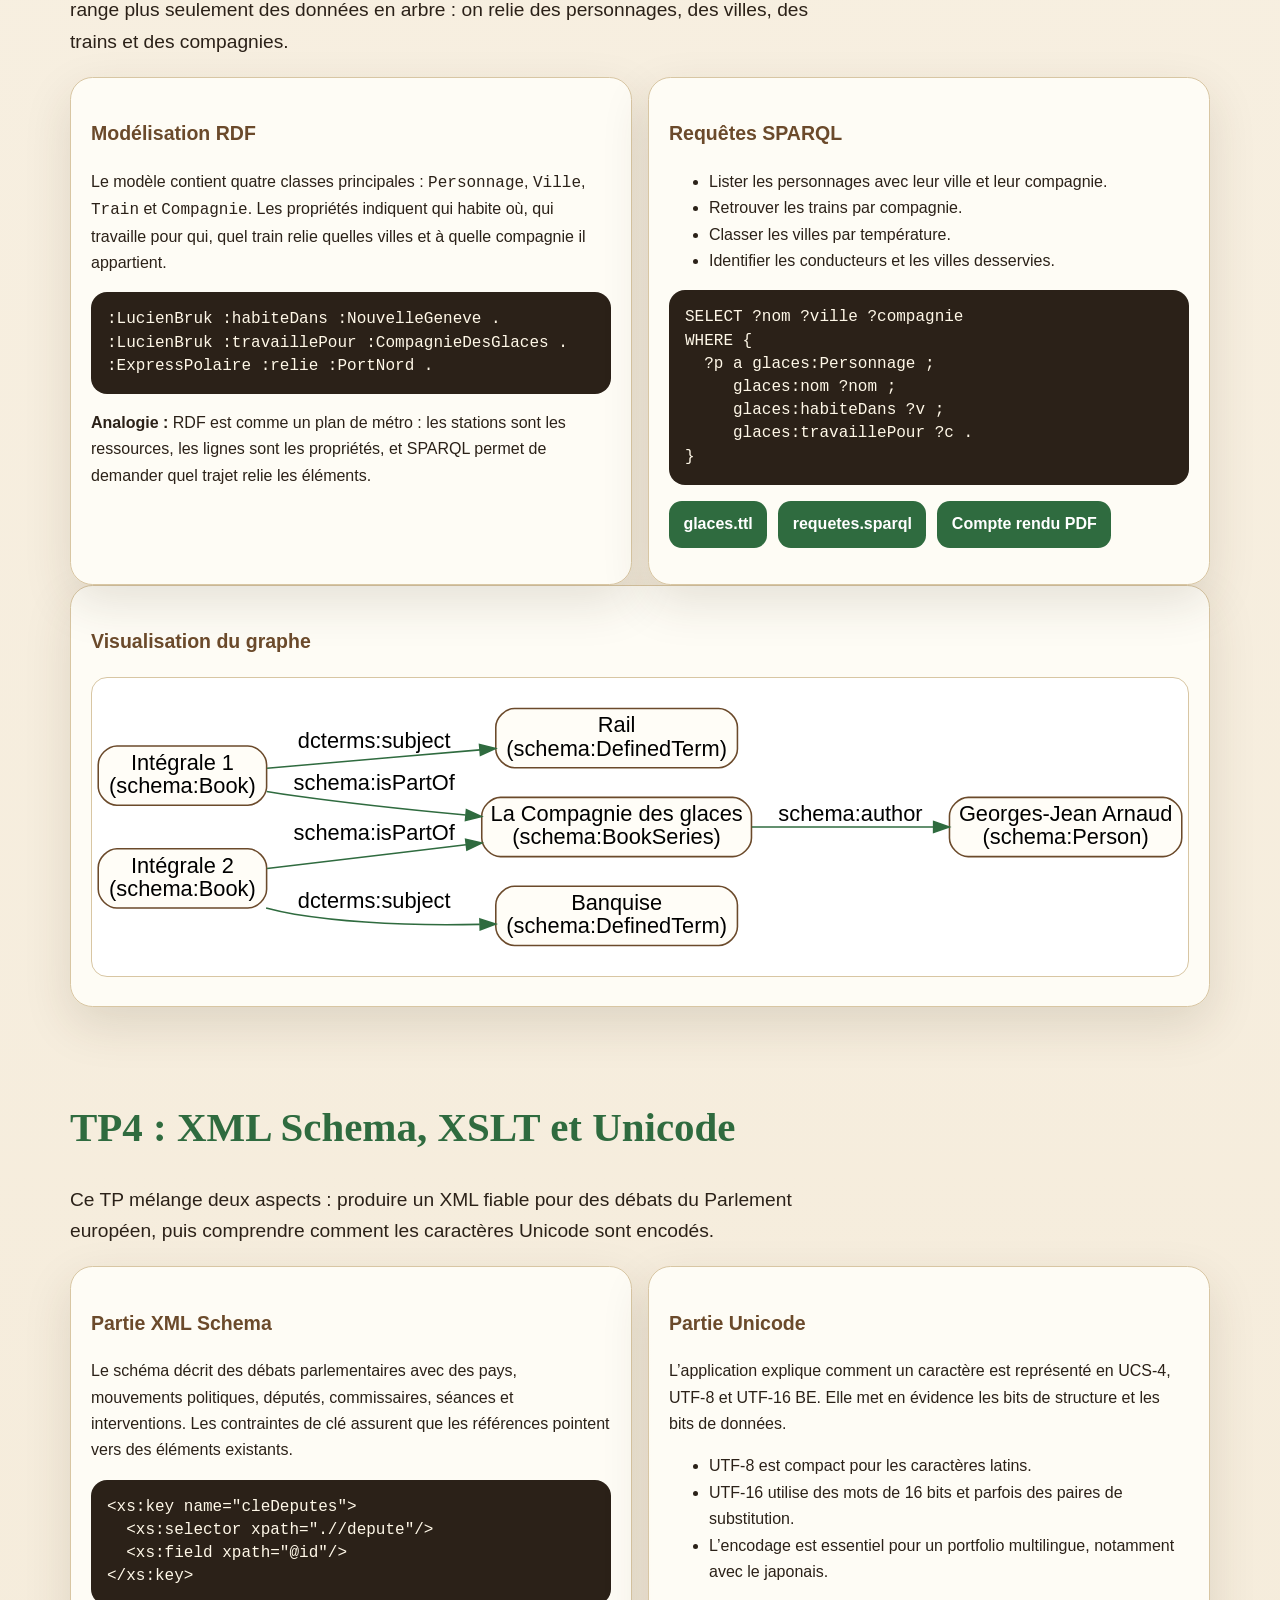
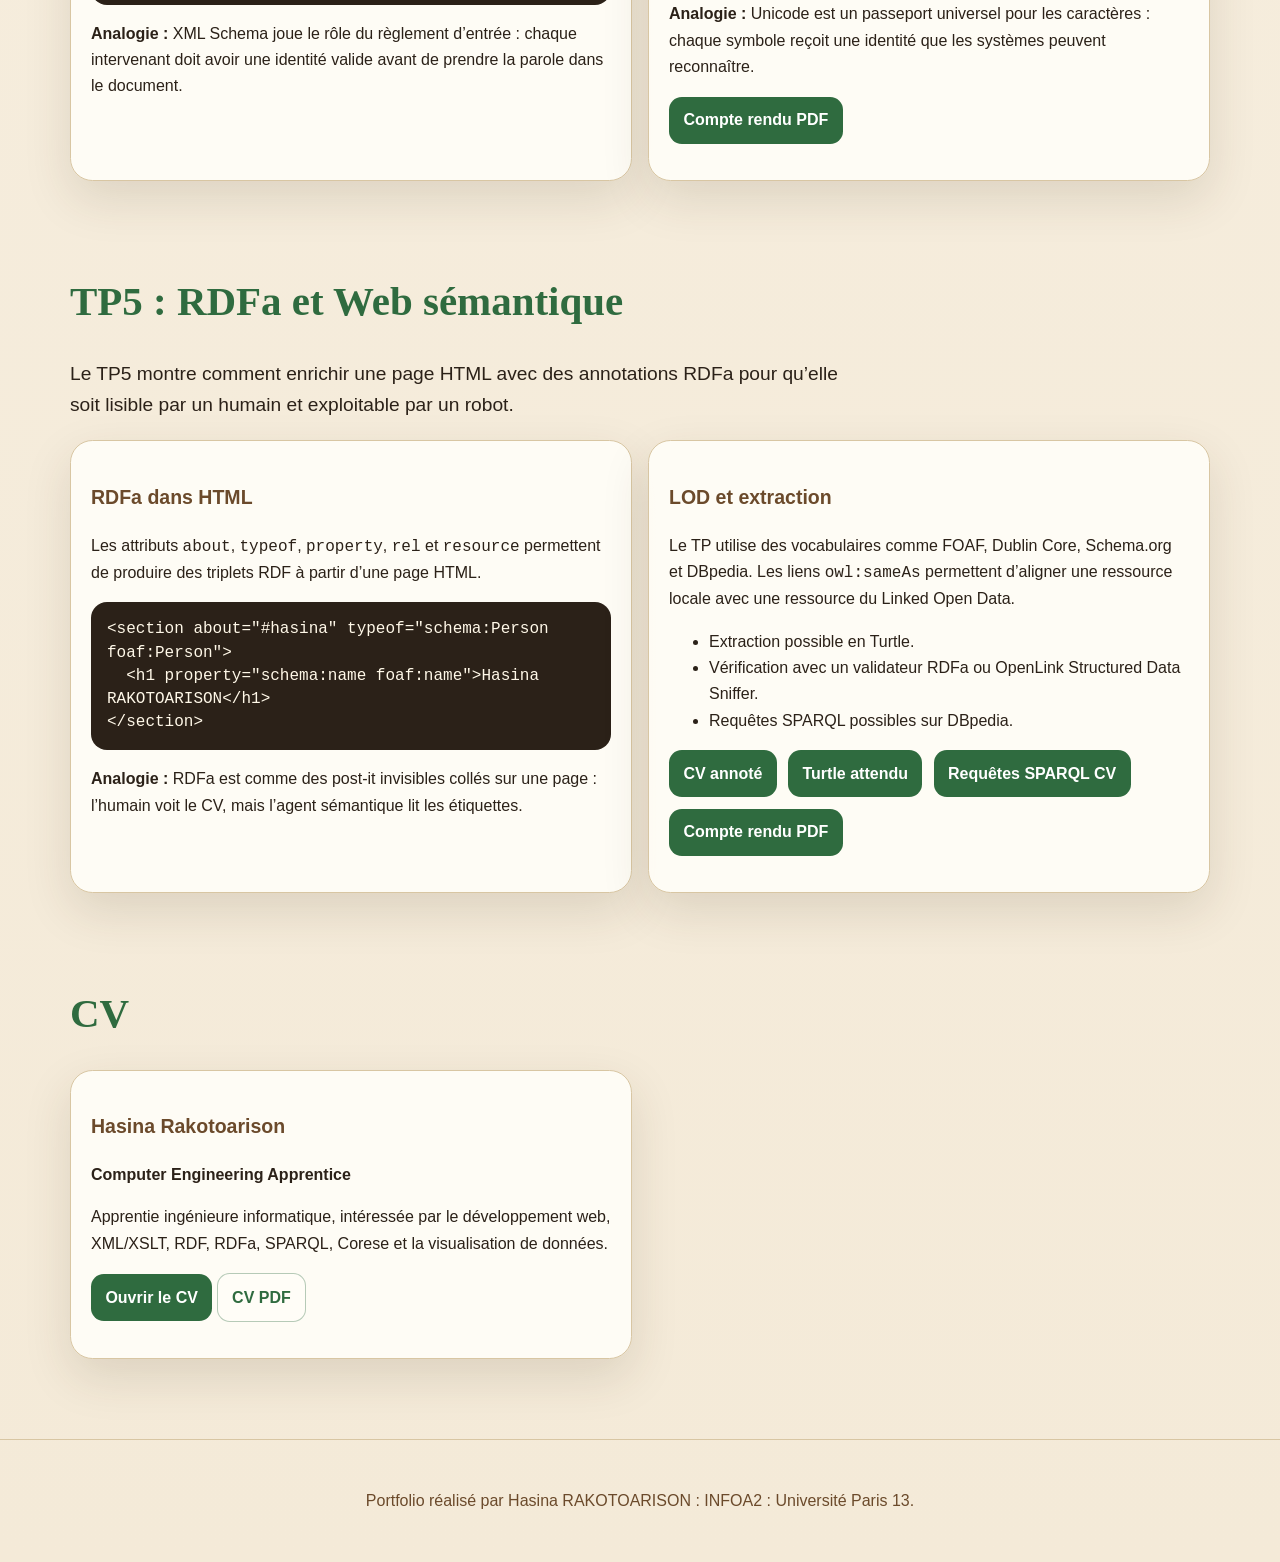
==== commit 3f66868f: "Simplification de la partie CV" ====
--- a/index.html
+++ b/index.html
@@ -1,34 +1,34 @@
 <!doctype html>
-<html lang="fr" dir="ltr" itemscope="itemscope" itemtype="https://schema.org/ProfilePage" prefix="schema: https://schema.org/ foaf: http://xmlns.com/foaf/0.1/ dc: http://purl.org/dc/elements/1.1/ dcterms: http://purl.org/dc/terms/ org: http://www.w3.org/ns/org# xsd: http://www.w3.org/2001/XMLSchema#">
+<html dir="ltr" itemscope="itemscope" itemtype="https://schema.org/ProfilePage" lang="fr" prefix="schema: https://schema.org/ foaf: http://xmlns.com/foaf/0.1/ dc: http://purl.org/dc/elements/1.1/ dcterms: http://purl.org/dc/terms/ org: http://www.w3.org/ns/org# xsd: http://www.w3.org/2001/XMLSchema#">
 <head>
-  <meta charset="utf-8" />
-  <meta name="viewport" content="width=device-width, initial-scale=1" />
-  <meta name="description" content="Portfolio pédagogique de Hasina RAKOTOARISON, INFOA2, autour de XML, XSLT, SVG, RDF, SPARQL, RDFa et Corese." />
-  <meta name="author" content="Hasina RAKOTOARISON" />
-  <title>Portfolio Web sémantique : Hasina RAKOTOARISON</title>
-  <link rel="alternate" href="https://hamkitsi.github.io/index.html" hreflang="fr" />
-  <link rel="alternate" href="https://hamkitsi.github.io/index.en.html" hreflang="en" />
-  <link rel="alternate" href="https://hamkitsi.github.io/index.ja.html" hreflang="ja" />
-  <link rel="stylesheet" href="assets/css/style.css" />
+<meta charset="utf-8"/>
+<meta content="width=device-width, initial-scale=1" name="viewport"/>
+<meta content="Portfolio pédagogique de Hasina RAKOTOARISON, INFOA2, autour de XML, XSLT, SVG, RDF, SPARQL, RDFa et Corese." name="description"/>
+<meta content="Hasina RAKOTOARISON" name="author"/>
+<title>Portfolio Web sémantique : Hasina RAKOTOARISON</title>
+<link href="https://hamkitsi.github.io/index.html" hreflang="fr" rel="alternate"/>
+<link href="https://hamkitsi.github.io/index.en.html" hreflang="en" rel="alternate"/>
+<link href="https://hamkitsi.github.io/index.ja.html" hreflang="ja" rel="alternate"/>
+<link href="assets/css/style.css" rel="stylesheet"/>
 </head>
 <body>
-  <a class="skip-link" href="#contenu">Aller au contenu</a>
-  <div class="lang-switcher" aria-label="Choix de langue"><a href="index.html" lang="fr" hreflang="fr" data-lang-link="true" class="active">Français</a>
-<a href="index.en.html" lang="en" hreflang="en" data-lang-link="true" class="">English</a>
-<a href="index.ja.html" lang="ja" hreflang="ja" data-lang-link="true" class="">日本語</a></div>
-  <header id="accueil" class="site-header">
-    <section class="hero">
-      <div itemscope="itemscope" itemtype="https://schema.org/Person">
-        <p class="badge">🌿 INFOA2 · Web sémantique</p>
-        <h1 itemprop="name">Bienvenue dans ma forêt sémantique</h1>
-        <p class="lead" itemprop="description">Ici, chaque arbre est un document XML, chaque branche est une balise, et chaque feuille contient une donnée à comprendre.</p>
-        <p><a class="button-link" href="#travaux">Explorer les travaux pratiques</a></p>
-        <meta itemprop="givenName" content="Hasina" />
-        <meta itemprop="familyName" content="RAKOTOARISON" />
-        <meta itemprop="affiliation" content="Université Paris 13 : INFOA2" />
-        <link itemprop="url" href="https://hamkitsi.github.io/" />
-      </div>
-      <div class="hero-card"><svg aria-label="Illustration d'un arbre XML" class="tree-illustration" role="img" viewBox="0 0 520 380" xmlns="http://www.w3.org/2000/svg">
+<a class="skip-link" href="#contenu">Aller au contenu</a>
+<div aria-label="Choix de langue" class="lang-switcher"><a class="active" data-lang-link="true" href="index.html" hreflang="fr" lang="fr">Français</a>
+<a class="" data-lang-link="true" href="index.en.html" hreflang="en" lang="en">English</a>
+<a class="" data-lang-link="true" href="index.ja.html" hreflang="ja" lang="ja">日本語</a></div>
+<header class="site-header" id="accueil">
+<section class="hero">
+<div itemscope="itemscope" itemtype="https://schema.org/Person">
+<p class="badge">🌿 INFOA2 · Web sémantique</p>
+<h1 itemprop="name">Bienvenue dans ma forêt sémantique</h1>
+<p class="lead" itemprop="description">Ici, chaque arbre est un document XML, chaque branche est une balise, et chaque feuille contient une donnée à comprendre.</p>
+<p><a class="button-link" href="#travaux">Explorer les travaux pratiques</a></p>
+<meta content="Hasina" itemprop="givenName"/>
+<meta content="RAKOTOARISON" itemprop="familyName"/>
+<meta content="Université Paris 13 : INFOA2" itemprop="affiliation"/>
+<link href="https://hamkitsi.github.io/" itemprop="url"/>
+</div>
+<div class="hero-card"><svg aria-label="Illustration d'un arbre XML" class="tree-illustration" role="img" viewbox="0 0 520 380" xmlns="http://www.w3.org/2000/svg">
 <rect fill="#fffdf7" height="380" rx="28" width="520"></rect>
 <path d="M260 315 C250 245 250 208 260 140" fill="none" stroke="#6b4a2b" stroke-linecap="round" stroke-width="28"></path>
 <path d="M260 205 C205 160 160 145 96 122" fill="none" stroke="#6b4a2b" stroke-linecap="round" stroke-width="18"></path>
@@ -48,276 +48,255 @@
 </g>
 <text fill="#6b4a2b" font-family="Georgia" font-size="22" text-anchor="middle" x="260" y="350">une donnée bien rangée pousse mieux</text>
 </svg></div>
-    </section>
-  </header>
-  <nav class="navbar" aria-label="Navigation principale">
-      <ul>
-        <li><a href="#accueil">Accueil</a></li>
-        <li><a href="#travaux">Travaux Pratiques</a></li>
-        <li><a href="#tp1">TP1</a></li>
-        <li><a href="#tp2">TP2</a></li>
-        <li><a href="#tp3">TP3</a></li>
-        <li><a href="#tp4">TP4</a></li>
-        <li><a href="#tp5">TP5</a></li>
-        <li><a href="#cv-rdfa">CV</a></li>
-        <li><a href="#video">Vidéo</a></li>
-      </ul>
-    </nav>
-  <main id="contenu">
-
-    <section class="section grid" aria-labelledby="identite-title">
-      <article class="card">
-        <h2 id="identite-title">Qui suis-je ?</h2>
-        <p>Je suis Hasina RAKOTOARISON, étudiante en INFOA2. Ce portfolio présente mon CV, mes travaux pratiques et mes explications autour du Web sémantique.</p>
-      </article>
-      <article class="card">
-        <h2>Ce que le portfolio démontre</h2>
-        <p>Le site est disponible en français, anglais et japonais. Il contient une source de contenu XML, des pages HTML lisibles, du RDFa dans le CV, des fichiers RDF/SPARQL et une vidéo YouTube intégrée.</p>
-      </article>
-    </section>
-
-    <section id="video" class="section video-box" aria-labelledby="video-title">
-      <h2 id="video-title">Vidéo de présentation</h2>
-      <p>Cette vidéo est intégrée depuis YouTube avec un iframe HTML5.</p>
-      <div class="youtube-frame">
-        <iframe src="https://www.youtube.com/embed/r795n3AffgA" title="Vidéo de présentation du portfolio" loading="lazy" allow="accelerometer; autoplay; clipboard-write; encrypted-media; gyroscope; picture-in-picture; web-share" allowfullscreen="allowfullscreen"></iframe>
-      </div>
-    </section>
-
-    <section id="travaux" class="section" aria-labelledby="travaux-title">
-      <h2 id="travaux-title">Travaux Pratiques</h2>
-      <p class="lead">Cette section regroupe les TP réalisés en Web sémantique. L’objectif n’est pas seulement de déposer les comptes rendus PDF : je résume aussi les notions importantes, les fichiers produits et ce que chaque TP m’a apporté.</p>
-      <div class="grid">
-        <article class="card"><h3>Fil conducteur</h3><p>Le portfolio suit une progression : structurer une donnée avec XML, la valider avec DTD/XSD, la transformer avec XSLT, puis la relier avec RDF, SPARQL et RDFa.</p></article>
-        <article class="card"><h3>Analogie générale</h3><p>Je vois les TP comme une forêt : XML plante les arbres, XSD vérifie leur forme, XSLT les transforme en carte lisible, RDF relie les chemins entre eux, et RDFa ajoute des étiquettes invisibles pour les agents.</p></article>
-      </div>
-    </section>
-
-    <section id="tp1" class="section" aria-labelledby="tp1-title">
-      <h2 id="tp1-title">TP1 : XML, DTD, XPath, CSS et SVG</h2>
-      <p class="lead">Le TP1 pose les bases : comprendre qu’un document XML est un arbre, corriger des fichiers mal formés, écrire une DTD, interroger un XML avec XPath et produire du SVG.</p>
-      <div class="grid">
-        <article class="card">
-          <h3>Ce que j’ai appris</h3>
-          <ul>
-            <li>Un XML bien formé possède une seule racine et des balises correctement imbriquées.</li>
-            <li>Un XML valide respecte une grammaire, ici une DTD.</li>
-            <li>XPath permet de poser des questions à l’arbre XML.</li>
-            <li>SVG montre qu’un langage XML peut aussi décrire une image.</li>
-          </ul>
-          <p><strong>Analogie :</strong> XML est comme un arbre : la racine tient tout, les branches organisent l’information, et les feuilles contiennent les données.</p>
-        </article>
-        <article class="card">
-          <h3>DTD unique de la forêt</h3>
-          <pre><code>&lt;!ELEMENT foret (#PCDATA|arbre)*&gt;
+</section>
+</header>
+<nav aria-label="Navigation principale" class="navbar">
+<ul>
+<li><a href="#accueil">Accueil</a></li>
+<li><a href="#travaux">Travaux Pratiques</a></li>
+<li><a href="#tp1">TP1</a></li>
+<li><a href="#tp2">TP2</a></li>
+<li><a href="#tp3">TP3</a></li>
+<li><a href="#tp4">TP4</a></li>
+<li><a href="#tp5">TP5</a></li>
+<li><a href="#cv-rdfa">CV</a></li>
+<li><a href="#video">Vidéo</a></li>
+</ul>
+</nav>
+<main id="contenu">
+<section aria-labelledby="identite-title" class="section grid">
+<article class="card">
+<h2 id="identite-title">Qui suis-je ?</h2>
+<p>Je suis Hasina RAKOTOARISON, étudiante en INFOA2. Ce portfolio présente mon CV, mes travaux pratiques et mes explications autour du Web sémantique.</p>
+</article>
+<article class="card">
+<h2>Ce que le portfolio démontre</h2>
+<p>Le site est disponible en français, anglais et japonais. Il contient une source de contenu XML, des pages HTML lisibles, du RDFa dans le CV, des fichiers RDF/SPARQL et une vidéo YouTube intégrée.</p>
+</article>
+</section>
+<section aria-labelledby="video-title" class="section video-box" id="video">
+<h2 id="video-title">Vidéo de présentation</h2>
+<p>Cette vidéo est intégrée depuis YouTube avec un iframe HTML5.</p>
+<div class="youtube-frame">
+<iframe allow="accelerometer; autoplay; clipboard-write; encrypted-media; gyroscope; picture-in-picture; web-share" allowfullscreen="allowfullscreen" loading="lazy" src="https://www.youtube.com/embed/r795n3AffgA" title="Vidéo de présentation du portfolio"></iframe>
+</div>
+</section>
+<section aria-labelledby="travaux-title" class="section" id="travaux">
+<h2 id="travaux-title">Travaux Pratiques</h2>
+<p class="lead">Cette section regroupe les TP réalisés en Web sémantique. L’objectif n’est pas seulement de déposer les comptes rendus PDF : je résume aussi les notions importantes, les fichiers produits et ce que chaque TP m’a apporté.</p>
+<div class="grid">
+<article class="card"><h3>Fil conducteur</h3><p>Le portfolio suit une progression : structurer une donnée avec XML, la valider avec DTD/XSD, la transformer avec XSLT, puis la relier avec RDF, SPARQL et RDFa.</p></article>
+<article class="card"><h3>Analogie générale</h3><p>Je vois les TP comme une forêt : XML plante les arbres, XSD vérifie leur forme, XSLT les transforme en carte lisible, RDF relie les chemins entre eux, et RDFa ajoute des étiquettes invisibles pour les agents.</p></article>
+</div>
+</section>
+<section aria-labelledby="tp1-title" class="section" id="tp1">
+<h2 id="tp1-title">TP1 : XML, DTD, XPath, CSS et SVG</h2>
+<p class="lead">Le TP1 pose les bases : comprendre qu’un document XML est un arbre, corriger des fichiers mal formés, écrire une DTD, interroger un XML avec XPath et produire du SVG.</p>
+<div class="grid">
+<article class="card">
+<h3>Ce que j’ai appris</h3>
+<ul>
+<li>Un XML bien formé possède une seule racine et des balises correctement imbriquées.</li>
+<li>Un XML valide respecte une grammaire, ici une DTD.</li>
+<li>XPath permet de poser des questions à l’arbre XML.</li>
+<li>SVG montre qu’un langage XML peut aussi décrire une image.</li>
+</ul>
+<p><strong>Analogie :</strong> XML est comme un arbre : la racine tient tout, les branches organisent l’information, et les feuilles contiennent les données.</p>
+</article>
+<article class="card">
+<h3>DTD unique de la forêt</h3>
+<pre><code>&lt;!ELEMENT foret (#PCDATA|arbre)*&gt;
 &lt;!ELEMENT arbre (tronc)&gt;
 &lt;!ELEMENT tronc (branche*)&gt;
 &lt;!ELEMENT branche (branche|feuille)*&gt;
 &lt;!ELEMENT feuille EMPTY&gt;</code></pre>
-        </article>
-      </div>
-      <div class="grid">
-        <article class="card">
-          <h3>La Compagnie des glaces : XML + XPath</h3>
-          <p>J’ai modélisé les intégrales sous forme XML : chaque album contient un numéro, un nom, une vignette, un résumé, un lien et plusieurs titres. XPath permet ensuite de compter, filtrer et retrouver les albums.</p>
-          <div class="stats" aria-label="Statistiques XPath">
-            <div class="stat"><strong>16</strong> albums</div>
-            <div class="stat"><strong>63</strong> titres</div>
-            <div class="stat"><strong>7</strong> titres « glace »</div>
-            <div class="stat"><strong>16</strong> albums froid</div>
-          </div>
-          <ul class="link-list">
-            <li><a href="tp1/compagnie.html">Version lisible</a></li>
-            <li><a href="tp1/compagnie.xml">XML + XSLT</a></li>
-            <li><a href="tp1/requetes_xpath_reponses.txt">Réponses XPath</a></li>
-          </ul>
-        </article>
-        <article class="card">
-          <h3>Fichiers et commandes</h3>
-          <ul class="link-list">
-            <li><a href="tp1/bon.xml">bon.xml</a></li>
-            <li><a href="tp1/bon2.xml">bon2.xml</a></li>
-            <li><a href="tp1/bon3.xml">bon3.xml</a></li>
-            <li><a href="tp1/bon4.xml">bon4.xml</a></li>
-            <li><a href="tp1/arbres.dtd">arbres.dtd</a></li>
-          </ul>
-          <pre><code>xmllint --valid --noout tp1/bon.xml
+</article>
+</div>
+<div class="grid">
+<article class="card">
+<h3>La Compagnie des glaces : XML + XPath</h3>
+<p>J’ai modélisé les intégrales sous forme XML : chaque album contient un numéro, un nom, une vignette, un résumé, un lien et plusieurs titres. XPath permet ensuite de compter, filtrer et retrouver les albums.</p>
+<div aria-label="Statistiques XPath" class="stats">
+<div class="stat"><strong>16</strong> albums</div>
+<div class="stat"><strong>63</strong> titres</div>
+<div class="stat"><strong>7</strong> titres « glace »</div>
+<div class="stat"><strong>16</strong> albums froid</div>
+</div>
+<ul class="link-list">
+<li><a href="tp1/compagnie.html">Version lisible</a></li>
+<li><a href="tp1/compagnie.xml">XML + XSLT</a></li>
+<li><a href="tp1/requetes_xpath_reponses.txt">Réponses XPath</a></li>
+</ul>
+</article>
+<article class="card">
+<h3>Fichiers et commandes</h3>
+<ul class="link-list">
+<li><a href="tp1/bon.xml">bon.xml</a></li>
+<li><a href="tp1/bon2.xml">bon2.xml</a></li>
+<li><a href="tp1/bon3.xml">bon3.xml</a></li>
+<li><a href="tp1/bon4.xml">bon4.xml</a></li>
+<li><a href="tp1/arbres.dtd">arbres.dtd</a></li>
+</ul>
+<pre><code>xmllint --valid --noout tp1/bon.xml
 xsltproc tp1/compagnie.xsl tp1/compagnie.xml &gt; tp1/compagnie.html</code></pre>
-        </article>
-      </div>
-      <div class="grid">
-        <article class="card">
-          <h3>Faire-part SVG</h3>
-          <object class="svg-frame" type="image/svg+xml" data="tp1/svg/mariage-groupe-ws.svg" aria-label="Faire-part SVG animé"></object>
-          <p><a href="tp1/svg/mariage-groupe-ws.svg">Ouvrir le SVG</a></p>
-        </article>
-        <article class="card">
-          <h3>Trucage humour</h3>
-          <object class="svg-frame" type="image/svg+xml" data="tp1/svg/trucage-magazine-glacon.svg" aria-label="Trucage SVG humoristique"></object>
-          <p><a href="tp1/svg/trucage-magazine-glacon.svg">Ouvrir le SVG</a></p>
-        </article>
-      </div>
-    </section>
-
-    <section id="tp2" class="section" aria-labelledby="tp2-title">
-      <h2 id="tp2-title">TP2 : XML Schema et XSLT</h2>
-      <p class="lead">Ce TP approfondit XML : DTD et XSD servent à contrôler les données, puis XSLT transforme le document en HTML lisible.</p>
-      <div class="grid">
-        <article class="card">
-          <h3>Points importants</h3>
-          <ul>
-            <li>XSD permet de typer plus finement les données qu’une DTD : chaînes, identifiants, références, dates et structures complexes.</li>
-            <li>XSLT fonctionne avec des templates : quand un élément XML est reconnu, il est transformé en HTML.</li>
-            <li>Le CSS est appelé dans le HTML généré par XSLT, pas comme simple décoration dans le XML.</li>
-          </ul>
-          <p><strong>Analogie :</strong> XSD est le contrôleur qualité d’une bibliothèque, XSLT est le traducteur qui transforme les fiches internes en page lisible par le public.</p>
-        </article>
-        <article class="card">
-          <h3>Exemple de transformation</h3>
-          <pre><code>&lt;xsl:template match="/"&gt;
+</article>
+</div>
+<div class="grid">
+<article class="card">
+<h3>Faire-part SVG</h3>
+<object aria-label="Faire-part SVG animé" class="svg-frame" data="tp1/svg/mariage-groupe-ws.svg" type="image/svg+xml"></object>
+<p><a href="tp1/svg/mariage-groupe-ws.svg">Ouvrir le SVG</a></p>
+</article>
+<article class="card">
+<h3>Trucage humour</h3>
+<object aria-label="Trucage SVG humoristique" class="svg-frame" data="tp1/svg/trucage-magazine-glacon.svg" type="image/svg+xml"></object>
+<p><a href="tp1/svg/trucage-magazine-glacon.svg">Ouvrir le SVG</a></p>
+</article>
+</div>
+</section>
+<section aria-labelledby="tp2-title" class="section" id="tp2">
+<h2 id="tp2-title">TP2 : XML Schema et XSLT</h2>
+<p class="lead">Ce TP approfondit XML : DTD et XSD servent à contrôler les données, puis XSLT transforme le document en HTML lisible.</p>
+<div class="grid">
+<article class="card">
+<h3>Points importants</h3>
+<ul>
+<li>XSD permet de typer plus finement les données qu’une DTD : chaînes, identifiants, références, dates et structures complexes.</li>
+<li>XSLT fonctionne avec des templates : quand un élément XML est reconnu, il est transformé en HTML.</li>
+<li>Le CSS est appelé dans le HTML généré par XSLT, pas comme simple décoration dans le XML.</li>
+</ul>
+<p><strong>Analogie :</strong> XSD est le contrôleur qualité d’une bibliothèque, XSLT est le traducteur qui transforme les fiches internes en page lisible par le public.</p>
+</article>
+<article class="card">
+<h3>Exemple de transformation</h3>
+<pre><code>&lt;xsl:template match="/"&gt;
   &lt;html&gt;
     &lt;body&gt;
       &lt;xsl:apply-templates/&gt;
     &lt;/body&gt;
   &lt;/html&gt;
 &lt;/xsl:template&gt;</code></pre>
-          <ul class="link-list">
-            <li><a href="xml-xslt/index.html">Rapport TP2</a></li>
-            <li><a href="xml-xslt/TP2_Hasina/enseignement.xsd">enseignement.xsd</a></li>
-            <li><a href="xml-xslt/TP2_Hasina/enseignement.xsl">enseignement.xsl</a></li>
-            <li><a href="xml-xslt/TP2_Hasina/exo4/une.xsl">exo4/une.xsl</a></li>
-            <li><a href="xml-xslt/TP2_Hasina/exo5/tmx.xsl">exo5/tmx.xsl</a></li>
-          </ul>
-        </article>
-      </div>
-    </section>
-
-    <section id="tp3" class="section" aria-labelledby="tp3-title">
-      <h2 id="tp3-title">TP3 : RDF, SPARQL et Corese</h2>
-      <p class="lead">Dans ce TP, l’univers de La Compagnie des glaces est transformé en graphe RDF. On ne range plus seulement des données en arbre : on relie des personnages, des villes, des trains et des compagnies.</p>
-      <div class="grid">
-        <article class="card">
-          <h3>Modélisation RDF</h3>
-          <p>Le modèle contient quatre classes principales : <code>Personnage</code>, <code>Ville</code>, <code>Train</code> et <code>Compagnie</code>. Les propriétés indiquent qui habite où, qui travaille pour qui, quel train relie quelles villes et à quelle compagnie il appartient.</p>
-          <pre><code>:LucienBruk :habiteDans :NouvelleGeneve .
+<ul class="link-list">
+<li><a href="xml-xslt/index.html">Rapport TP2</a></li>
+<li><a href="xml-xslt/TP2_Hasina/enseignement.xsd">enseignement.xsd</a></li>
+<li><a href="xml-xslt/TP2_Hasina/enseignement.xsl">enseignement.xsl</a></li>
+<li><a href="xml-xslt/TP2_Hasina/exo4/une.xsl">exo4/une.xsl</a></li>
+<li><a href="xml-xslt/TP2_Hasina/exo5/tmx.xsl">exo5/tmx.xsl</a></li>
+</ul>
+</article>
+</div>
+</section>
+<section aria-labelledby="tp3-title" class="section" id="tp3">
+<h2 id="tp3-title">TP3 : RDF, SPARQL et Corese</h2>
+<p class="lead">Dans ce TP, l’univers de La Compagnie des glaces est transformé en graphe RDF. On ne range plus seulement des données en arbre : on relie des personnages, des villes, des trains et des compagnies.</p>
+<div class="grid">
+<article class="card">
+<h3>Modélisation RDF</h3>
+<p>Le modèle contient quatre classes principales : <code>Personnage</code>, <code>Ville</code>, <code>Train</code> et <code>Compagnie</code>. Les propriétés indiquent qui habite où, qui travaille pour qui, quel train relie quelles villes et à quelle compagnie il appartient.</p>
+<pre><code>:LucienBruk :habiteDans :NouvelleGeneve .
 :LucienBruk :travaillePour :CompagnieDesGlaces .
 :ExpressPolaire :relie :PortNord .</code></pre>
-          <p><strong>Analogie :</strong> RDF est comme un plan de métro : les stations sont les ressources, les lignes sont les propriétés, et SPARQL permet de demander quel trajet relie les éléments.</p>
-        </article>
-        <article class="card">
-          <h3>Requêtes SPARQL</h3>
-          <ul>
-            <li>Lister les personnages avec leur ville et leur compagnie.</li>
-            <li>Retrouver les trains par compagnie.</li>
-            <li>Classer les villes par température.</li>
-            <li>Identifier les conducteurs et les villes desservies.</li>
-          </ul>
-          <pre><code>SELECT ?nom ?ville ?compagnie
+<p><strong>Analogie :</strong> RDF est comme un plan de métro : les stations sont les ressources, les lignes sont les propriétés, et SPARQL permet de demander quel trajet relie les éléments.</p>
+</article>
+<article class="card">
+<h3>Requêtes SPARQL</h3>
+<ul>
+<li>Lister les personnages avec leur ville et leur compagnie.</li>
+<li>Retrouver les trains par compagnie.</li>
+<li>Classer les villes par température.</li>
+<li>Identifier les conducteurs et les villes desservies.</li>
+</ul>
+<pre><code>SELECT ?nom ?ville ?compagnie
 WHERE {
   ?p a glaces:Personnage ;
      glaces:nom ?nom ;
      glaces:habiteDans ?v ;
      glaces:travaillePour ?c .
 }</code></pre>
-          <ul class="link-list">
-            <li><a href="rdf-corese/glaces.ttl">glaces.ttl</a></li>
-            <li><a href="rdf-corese/requetes.sparql">requetes.sparql</a></li>
-            <li><a href="docs/CR_TP3_RDF_SPARQL_Corese.pdf">Compte rendu PDF</a></li>
-          </ul>
-        </article>
-      </div>
-      <article class="card">
-        <h3>Visualisation du graphe</h3>
-        <object class="svg-frame" type="image/svg+xml" data="rdf-corese/graphe.svg" aria-label="Graphe RDF"></object>
-      </article>
-    </section>
-
-    <section id="tp4" class="section" aria-labelledby="tp4-title">
-      <h2 id="tp4-title">TP4 : XML Schema, XSLT et Unicode</h2>
-      <p class="lead">Ce TP mélange deux aspects : produire un XML fiable pour des débats du Parlement européen, puis comprendre comment les caractères Unicode sont encodés.</p>
-      <div class="grid">
-        <article class="card">
-          <h3>Partie XML Schema</h3>
-          <p>Le schéma décrit des débats parlementaires avec des pays, mouvements politiques, députés, commissaires, séances et interventions. Les contraintes de clé assurent que les références pointent vers des éléments existants.</p>
-          <pre><code>&lt;xs:key name="cleDeputes"&gt;
+<ul class="link-list">
+<li><a href="rdf-corese/glaces.ttl">glaces.ttl</a></li>
+<li><a href="rdf-corese/requetes.sparql">requetes.sparql</a></li>
+<li><a href="docs/CR_TP3_RDF_SPARQL_Corese.pdf">Compte rendu PDF</a></li>
+</ul>
+</article>
+</div>
+<article class="card">
+<h3>Visualisation du graphe</h3>
+<object aria-label="Graphe RDF" class="svg-frame" data="rdf-corese/graphe.svg" type="image/svg+xml"></object>
+</article>
+</section>
+<section aria-labelledby="tp4-title" class="section" id="tp4">
+<h2 id="tp4-title">TP4 : XML Schema, XSLT et Unicode</h2>
+<p class="lead">Ce TP mélange deux aspects : produire un XML fiable pour des débats du Parlement européen, puis comprendre comment les caractères Unicode sont encodés.</p>
+<div class="grid">
+<article class="card">
+<h3>Partie XML Schema</h3>
+<p>Le schéma décrit des débats parlementaires avec des pays, mouvements politiques, députés, commissaires, séances et interventions. Les contraintes de clé assurent que les références pointent vers des éléments existants.</p>
+<pre><code>&lt;xs:key name="cleDeputes"&gt;
   &lt;xs:selector xpath=".//depute"/&gt;
   &lt;xs:field xpath="@id"/&gt;
 &lt;/xs:key&gt;</code></pre>
-          <p><strong>Analogie :</strong> XML Schema joue le rôle du règlement d’entrée : chaque intervenant doit avoir une identité valide avant de prendre la parole dans le document.</p>
-        </article>
-        <article class="card">
-          <h3>Partie Unicode</h3>
-          <p>L’application explique comment un caractère est représenté en UCS-4, UTF-8 et UTF-16 BE. Elle met en évidence les bits de structure et les bits de données.</p>
-          <ul>
-            <li>UTF-8 est compact pour les caractères latins.</li>
-            <li>UTF-16 utilise des mots de 16 bits et parfois des paires de substitution.</li>
-            <li>L’encodage est essentiel pour un portfolio multilingue, notamment avec le japonais.</li>
-          </ul>
-          <p><strong>Analogie :</strong> Unicode est un passeport universel pour les caractères : chaque symbole reçoit une identité que les systèmes peuvent reconnaître.</p>
-          <ul class="link-list"><li><a href="docs/CR_TP4_XMLSchema_XSLT_Unicode.pdf">Compte rendu PDF</a></li></ul>
-        </article>
-      </div>
-    </section>
-
-    <section id="tp5" class="section" aria-labelledby="tp5-title">
-      <h2 id="tp5-title">TP5 : RDFa et Web sémantique</h2>
-      <p class="lead">Le TP5 montre comment enrichir une page HTML avec des annotations RDFa pour qu’elle soit lisible par un humain et exploitable par un robot.</p>
-      <div class="grid">
-        <article class="card">
-          <h3>RDFa dans HTML</h3>
-          <p>Les attributs <code>about</code>, <code>typeof</code>, <code>property</code>, <code>rel</code> et <code>resource</code> permettent de produire des triplets RDF à partir d’une page HTML.</p>
-          <pre><code>&lt;section about="#hasina" typeof="schema:Person foaf:Person"&gt;
+<p><strong>Analogie :</strong> XML Schema joue le rôle du règlement d’entrée : chaque intervenant doit avoir une identité valide avant de prendre la parole dans le document.</p>
+</article>
+<article class="card">
+<h3>Partie Unicode</h3>
+<p>L’application explique comment un caractère est représenté en UCS-4, UTF-8 et UTF-16 BE. Elle met en évidence les bits de structure et les bits de données.</p>
+<ul>
+<li>UTF-8 est compact pour les caractères latins.</li>
+<li>UTF-16 utilise des mots de 16 bits et parfois des paires de substitution.</li>
+<li>L’encodage est essentiel pour un portfolio multilingue, notamment avec le japonais.</li>
+</ul>
+<p><strong>Analogie :</strong> Unicode est un passeport universel pour les caractères : chaque symbole reçoit une identité que les systèmes peuvent reconnaître.</p>
+<ul class="link-list"><li><a href="docs/CR_TP4_XMLSchema_XSLT_Unicode.pdf">Compte rendu PDF</a></li></ul>
+</article>
+</div>
+</section>
+<section aria-labelledby="tp5-title" class="section" id="tp5">
+<h2 id="tp5-title">TP5 : RDFa et Web sémantique</h2>
+<p class="lead">Le TP5 montre comment enrichir une page HTML avec des annotations RDFa pour qu’elle soit lisible par un humain et exploitable par un robot.</p>
+<div class="grid">
+<article class="card">
+<h3>RDFa dans HTML</h3>
+<p>Les attributs <code>about</code>, <code>typeof</code>, <code>property</code>, <code>rel</code> et <code>resource</code> permettent de produire des triplets RDF à partir d’une page HTML.</p>
+<pre><code>&lt;section about="#hasina" typeof="schema:Person foaf:Person"&gt;
   &lt;h1 property="schema:name foaf:name"&gt;Hasina RAKOTOARISON&lt;/h1&gt;
 &lt;/section&gt;</code></pre>
-          <p><strong>Analogie :</strong> RDFa est comme des post-it invisibles collés sur une page : l’humain voit le CV, mais l’agent sémantique lit les étiquettes.</p>
-        </article>
-        <article class="card">
-          <h3>LOD et extraction</h3>
-          <p>Le TP utilise des vocabulaires comme FOAF, Dublin Core, Schema.org et DBpedia. Les liens <code>owl:sameAs</code> permettent d’aligner une ressource locale avec une ressource du Linked Open Data.</p>
-          <ul>
-            <li>Extraction possible en Turtle.</li>
-            <li>Vérification avec un validateur RDFa ou OpenLink Structured Data Sniffer.</li>
-            <li>Requêtes SPARQL possibles sur DBpedia.</li>
-          </ul>
-          <ul class="link-list">
-            <li><a href="cv-rdfa.html">CV annoté</a></li>
-            <li><a href="rdfa/hasina-cv.ttl">Turtle attendu</a></li>
-            <li><a href="rdfa/cv-sparql.rq">Requêtes SPARQL CV</a></li>
-            <li><a href="docs/CR_TP5_RDFa_WebSemantique.pdf">Compte rendu PDF</a></li>
-          </ul>
-        </article>
-      </div>
-    </section>
+<p><strong>Analogie :</strong> RDFa est comme des post-it invisibles collés sur une page : l’humain voit le CV, mais l’agent sémantique lit les étiquettes.</p>
+</article>
+<article class="card">
+<h3>LOD et extraction</h3>
+<p>Le TP utilise des vocabulaires comme FOAF, Dublin Core, Schema.org et DBpedia. Les liens <code>owl:sameAs</code> permettent d’aligner une ressource locale avec une ressource du Linked Open Data.</p>
+<ul>
+<li>Extraction possible en Turtle.</li>
+<li>Vérification avec un validateur RDFa ou OpenLink Structured Data Sniffer.</li>
+<li>Requêtes SPARQL possibles sur DBpedia.</li>
+</ul>
+<ul class="link-list">
+<li><a href="cv-rdfa.html">CV annoté</a></li>
+<li><a href="rdfa/hasina-cv.ttl">Turtle attendu</a></li>
+<li><a href="rdfa/cv-sparql.rq">Requêtes SPARQL CV</a></li>
+<li><a href="docs/CR_TP5_RDFa_WebSemantique.pdf">Compte rendu PDF</a></li>
+</ul>
+</article>
+</div>
+</section>
+<section about="https://hamkitsi.github.io/#hasina" aria-labelledby="cv-rdfa-title" class="section" id="cv-rdfa" typeof="schema:Person foaf:Person">
+<h2 id="cv-rdfa-title">CV</h2>
 
-    <section id="cv-rdfa" class="section" aria-labelledby="cv-rdfa-title" about="https://hamkitsi.github.io/#hasina" typeof="schema:Person foaf:Person">
-      <h2 id="cv-rdfa-title">CV</h2>
-      <p class="lead">Le CV est lisible par un humain et annoté en RDFa. Les parties importantes : identité, contact, formation, expériences, compétences : sont taguées avec <code>schema.org</code>, <code>foaf</code>, <code>Dublin Core</code> et <code>ORG</code>.</p>
-      <div class="grid">
-        <article class="card">
-          <h3 property="schema:name foaf:name">Hasina Rakotoarison</h3>
-          <meta property="schema:givenName" content="Hasina" />
-          <meta property="schema:familyName" content="Rakotoarison" />
-          <p><strong property="schema:jobTitle">Computer Engineering Apprentice</strong></p>
-          <p property="schema:description">Apprentie ingénieure informatique, intéressée par le développement web, XML/XSLT, RDF, RDFa, SPARQL, Corese et la visualisation de données.</p>
-          <p><a href="cv-rdfa.html" class="button-link">Ouvrir le CV</a> <a href="docs/CV_Hasina_Rakotoarison.pdf" class="button-link secondary">CV PDF</a></p>
-        </article>
-        <article class="card">
-          <h3>Triplets du CV</h3>
-          <pre><code>&lt;https://hamkitsi.github.io/#hasina&gt;
-  a schema:Person, foaf:Person ;
-  schema:knowsAbout "XML", "RDFa", "SPARQL" ;
-  schema:worksFor &lt;https://www.gehealthcare.com/&gt; .</code></pre>
-          <ul class="link-list">
-            <li><a href="rdfa/hasina-cv.ttl">Turtle attendu</a></li>
-            <li><a href="rdfa/cv-sparql.rq">Requêtes SPARQL CV</a></li>
-            <li><a href="rdfa/extraction.md">Méthode d’extraction RDFa</a></li>
-          </ul>
-        </article>
-      </div>
-    </section>
+<div class="grid">
+<article class="card">
+<h3 property="schema:name foaf:name">Hasina Rakotoarison</h3>
+<meta content="Hasina" property="schema:givenName"/>
+<meta content="Rakotoarison" property="schema:familyName"/>
+<p><strong property="schema:jobTitle">Computer Engineering Apprentice</strong></p>
+<p property="schema:description">Apprentie ingénieure informatique, intéressée par le développement web, XML/XSLT, RDF, RDFa, SPARQL, Corese et la visualisation de données.</p>
+<p><a class="button-link" href="cv-rdfa.html">Ouvrir le CV</a> <a class="button-link secondary" href="docs/CV_Hasina_Rakotoarison.pdf">CV PDF</a></p>
+</article>
 
-  </main>
-  <footer class="site-footer"><p>Portfolio réalisé par Hasina RAKOTOARISON : INFOA2 : Université Paris 13.</p></footer>
-  <script src="assets/js/site.js"></script>
+</div>
+</section>
+</main>
+<footer class="site-footer"><p>Portfolio réalisé par Hasina RAKOTOARISON : INFOA2 : Université Paris 13.</p></footer>
+<script src="assets/js/site.js"></script>
 </body>
 </html>
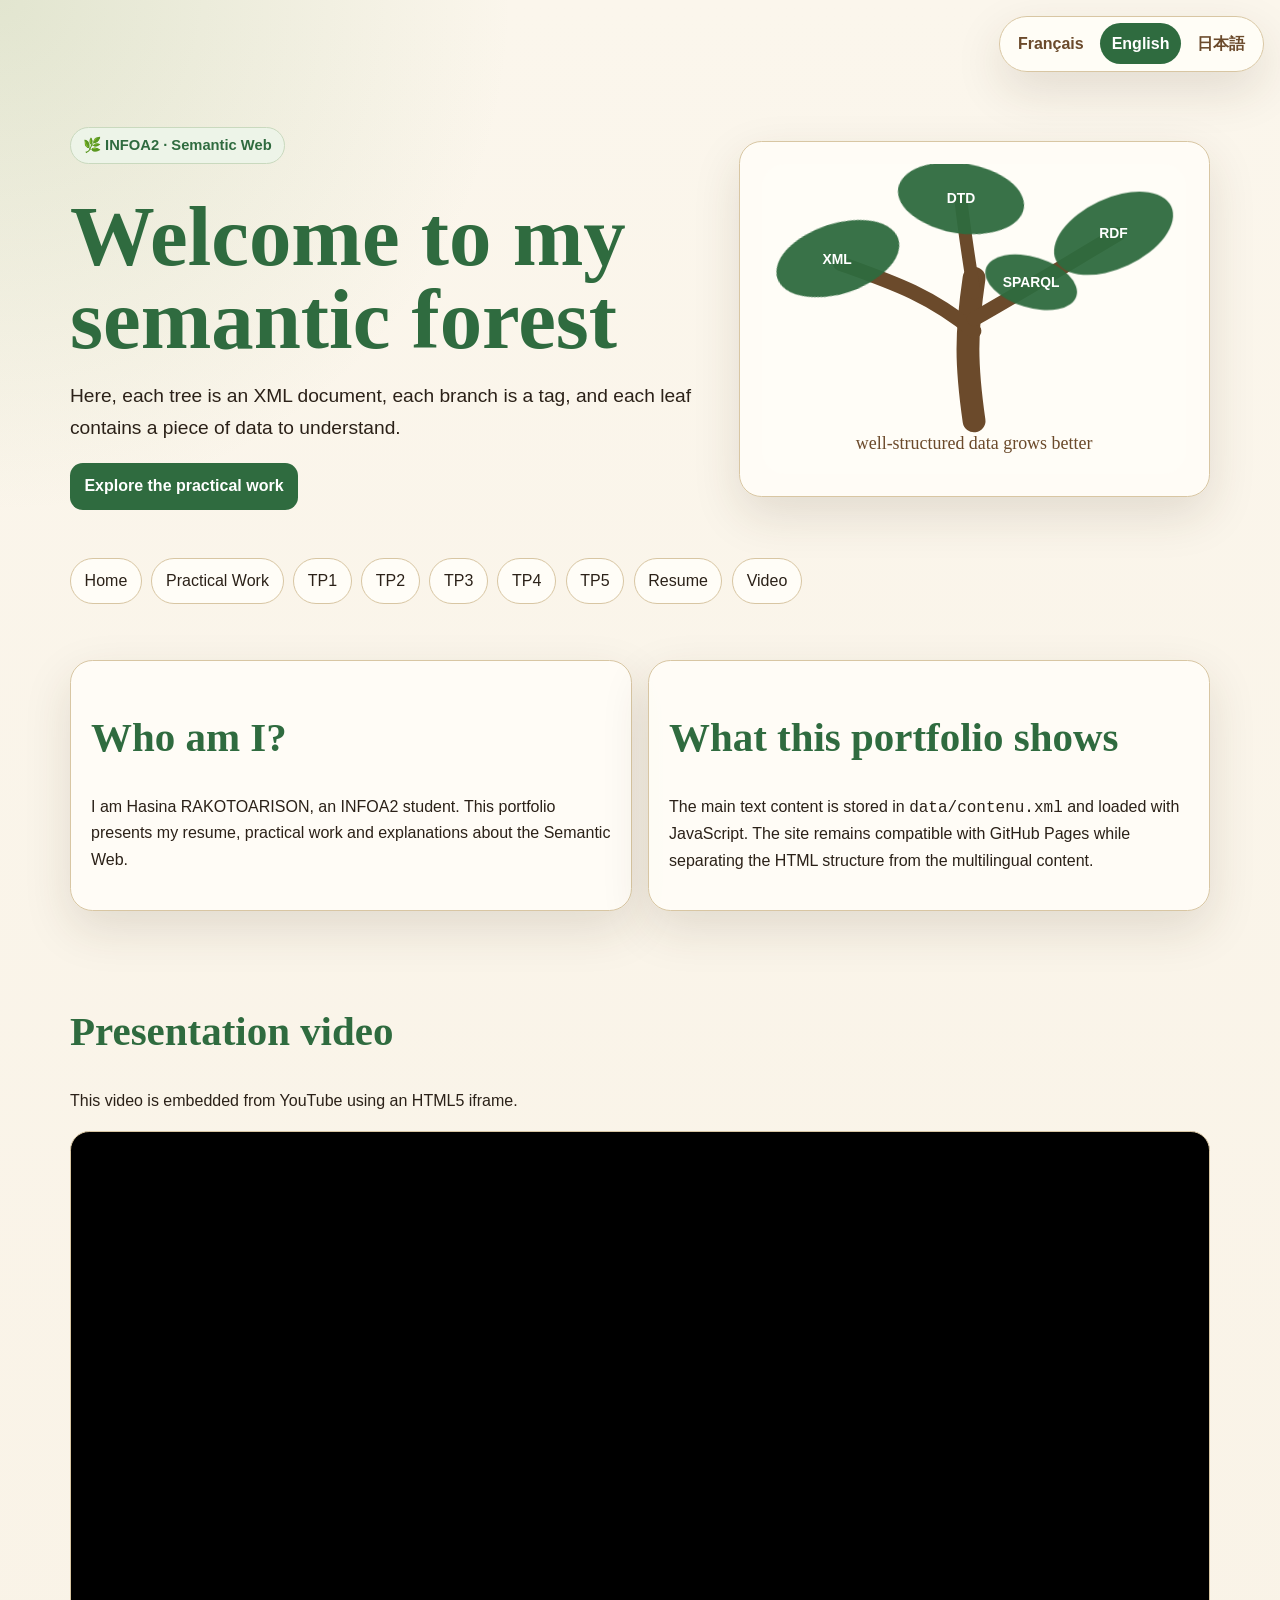
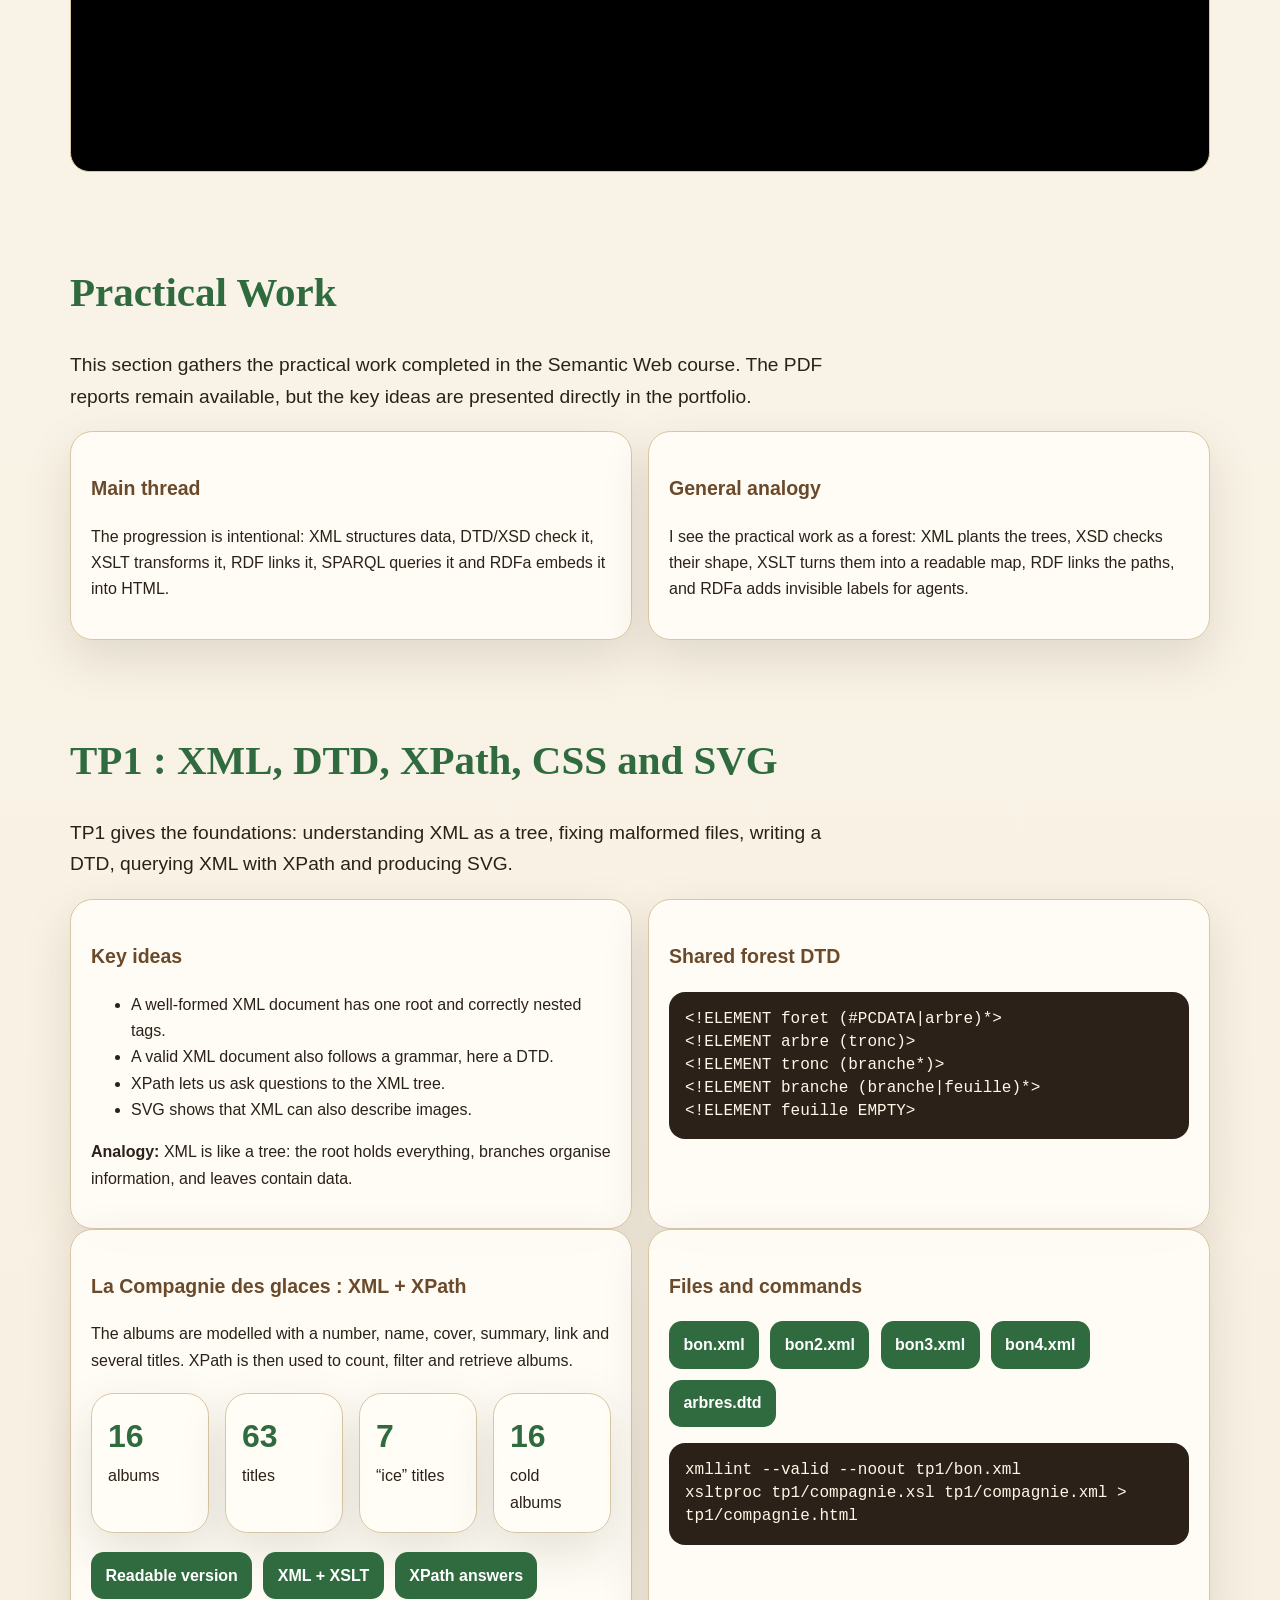
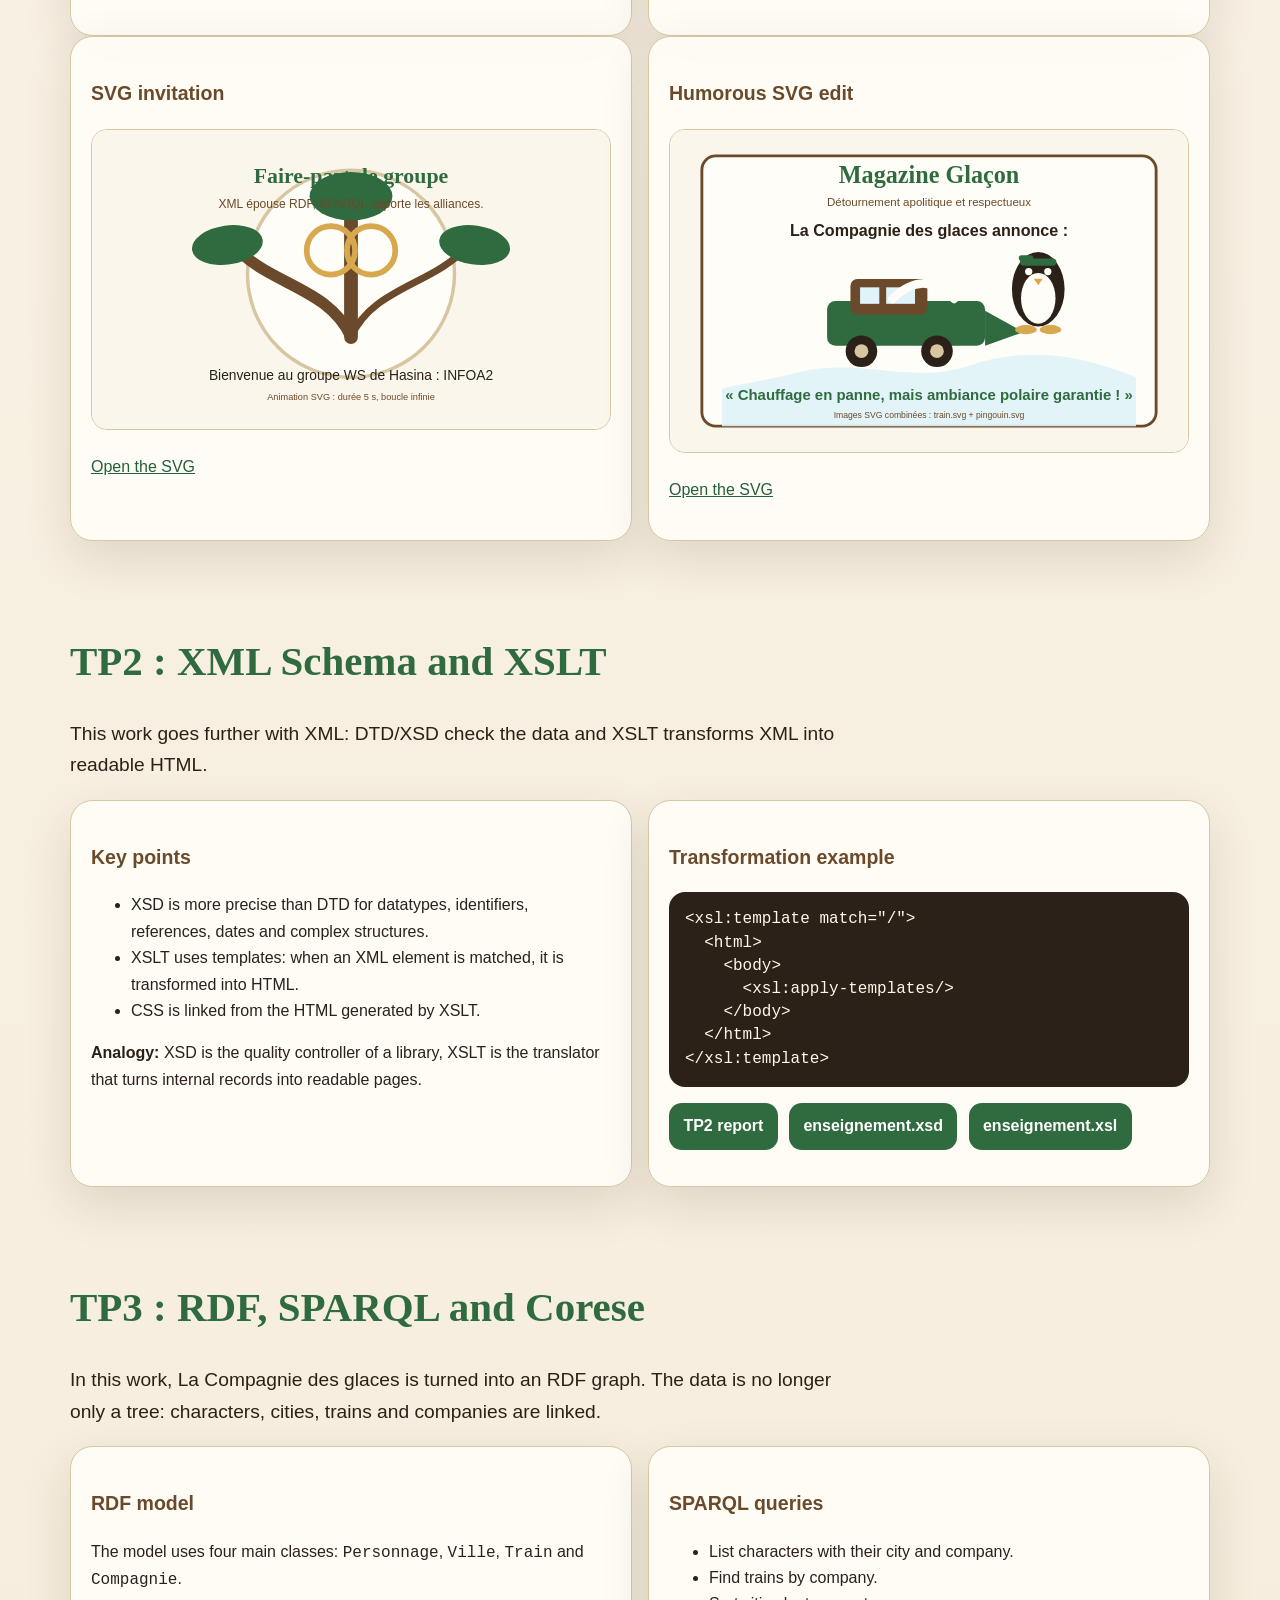
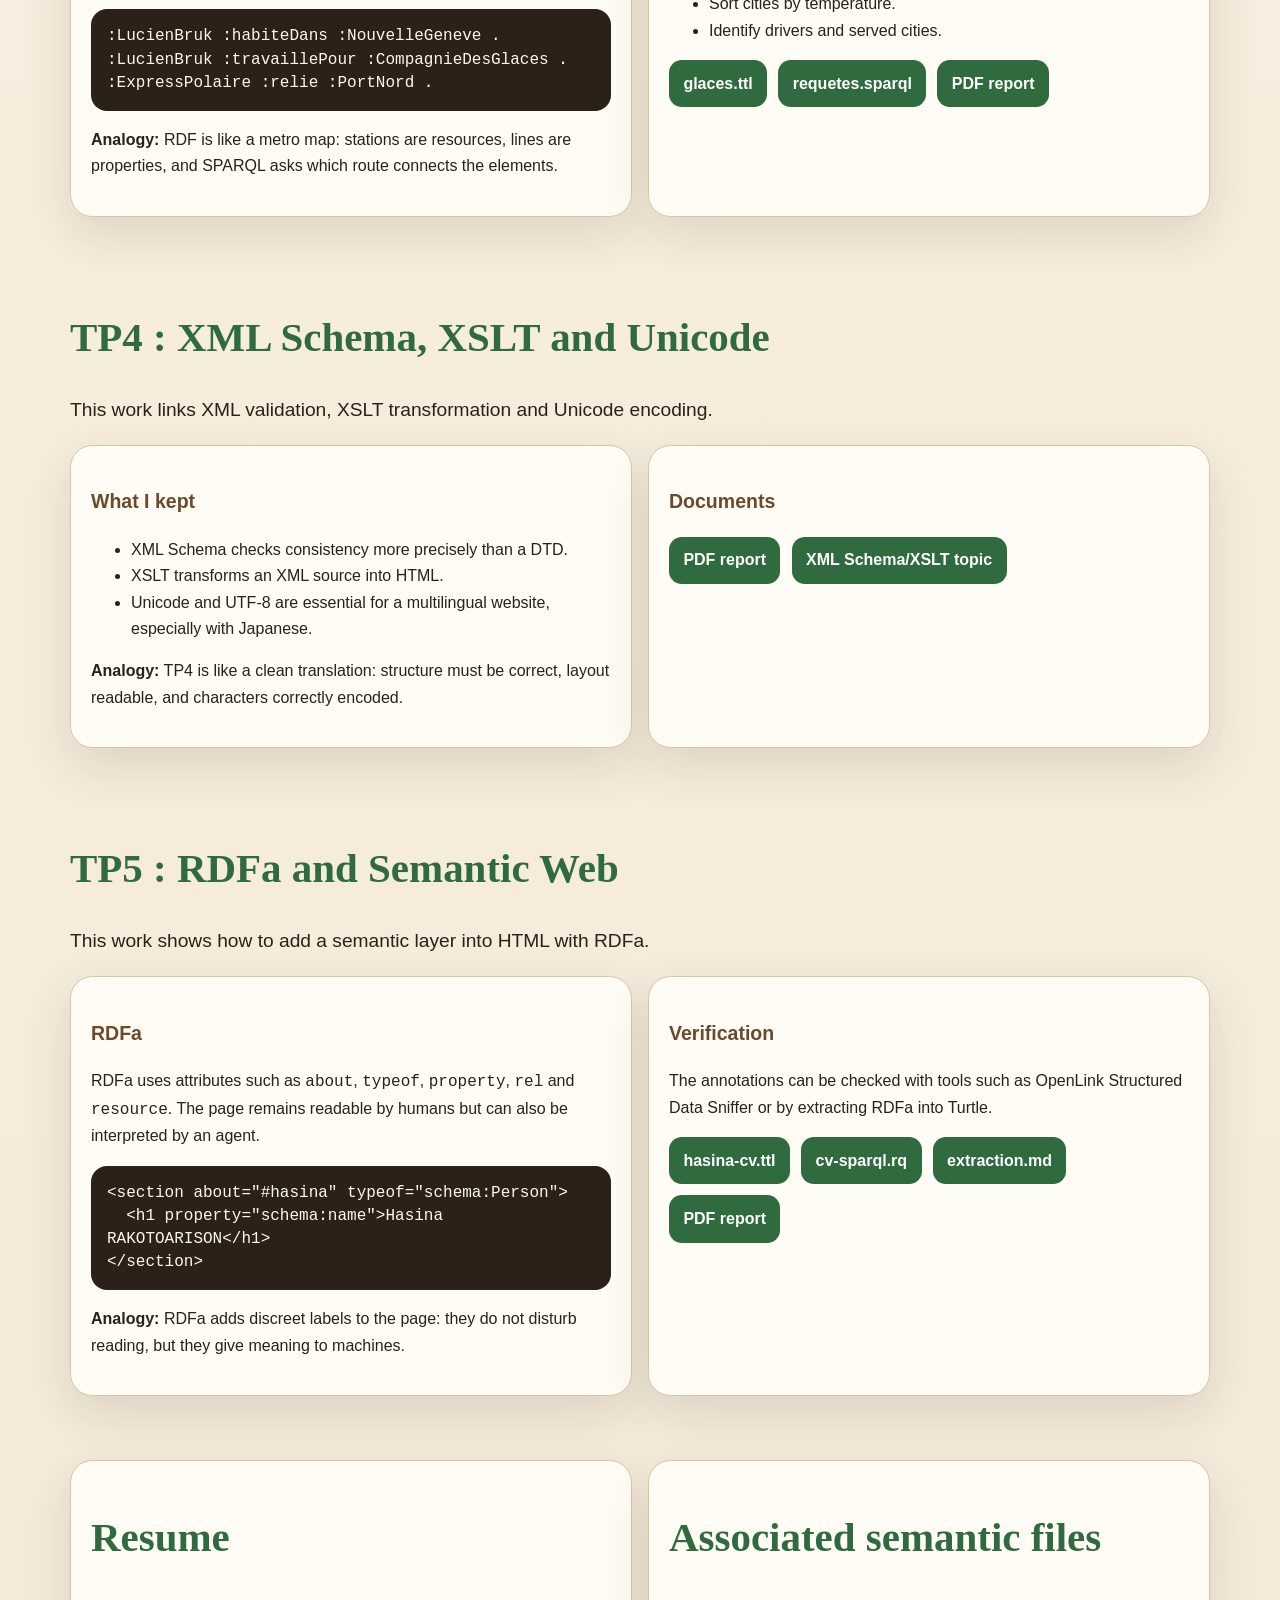
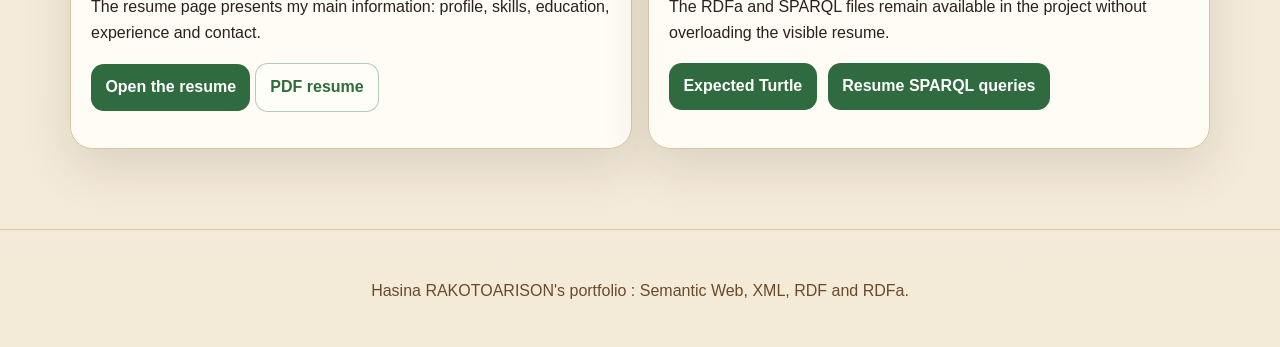
==== commit 8d578b09: "Passage du multilingue en XML et JavaScript" ====
--- a/index.html
+++ b/index.html
@@ -1,302 +1,82 @@
 <!doctype html>
-<html dir="ltr" itemscope="itemscope" itemtype="https://schema.org/ProfilePage" lang="fr" prefix="schema: https://schema.org/ foaf: http://xmlns.com/foaf/0.1/ dc: http://purl.org/dc/elements/1.1/ dcterms: http://purl.org/dc/terms/ org: http://www.w3.org/ns/org# xsd: http://www.w3.org/2001/XMLSchema#">
+<html dir="ltr" data-page="index" itemscope="itemscope" itemtype="https://schema.org/ProfilePage" lang="fr" prefix="schema: https://schema.org/ foaf: http://xmlns.com/foaf/0.1/ dc: http://purl.org/dc/elements/1.1/ dcterms: http://purl.org/dc/terms/ org: http://www.w3.org/ns/org# xsd: http://www.w3.org/2001/XMLSchema#">
 <head>
 <meta charset="utf-8"/>
 <meta content="width=device-width, initial-scale=1" name="viewport"/>
-<meta content="Portfolio pédagogique de Hasina RAKOTOARISON, INFOA2, autour de XML, XSLT, SVG, RDF, SPARQL, RDFa et Corese." name="description"/>
+<meta data-i18n-attr="content:meta.description" content="Portfolio pédagogique de Hasina RAKOTOARISON, INFOA2, autour de XML, XSLT, SVG, RDF, SPARQL, RDFa et Corese." name="description"/>
 <meta content="Hasina RAKOTOARISON" name="author"/>
-<title>Portfolio Web sémantique : Hasina RAKOTOARISON</title>
-<link href="https://hamkitsi.github.io/index.html" hreflang="fr" rel="alternate"/>
-<link href="https://hamkitsi.github.io/index.en.html" hreflang="en" rel="alternate"/>
-<link href="https://hamkitsi.github.io/index.ja.html" hreflang="ja" rel="alternate"/>
+<title data-i18n="page.title">Portfolio Web sémantique : Hasina RAKOTOARISON</title>
+<link href="https://hamkitsi.github.io/index.html?lang=fr" hreflang="fr" rel="alternate"/>
+<link href="https://hamkitsi.github.io/index.html?lang=en" hreflang="en" rel="alternate"/>
+<link href="https://hamkitsi.github.io/index.html?lang=ja" hreflang="ja" rel="alternate"/>
 <link href="assets/css/style.css" rel="stylesheet"/>
+<script defer="defer" src="assets/js/i18n.js"></script>
 </head>
 <body>
-<a class="skip-link" href="#contenu">Aller au contenu</a>
-<div aria-label="Choix de langue" class="lang-switcher"><a class="active" data-lang-link="true" href="index.html" hreflang="fr" lang="fr">Français</a>
-<a class="" data-lang-link="true" href="index.en.html" hreflang="en" lang="en">English</a>
-<a class="" data-lang-link="true" href="index.ja.html" hreflang="ja" lang="ja">日本語</a></div>
+<a class="skip-link" href="#contenu" data-i18n="skip.content">Aller au contenu</a>
+<div aria-label="Choix de langue" class="lang-switcher">
+  <a class="active" data-set-lang="fr" href="?lang=fr" hreflang="fr" lang="fr">Français</a>
+  <a data-set-lang="en" href="?lang=en" hreflang="en" lang="en">English</a>
+  <a data-set-lang="ja" href="?lang=ja" hreflang="ja" lang="ja">日本語</a>
+</div>
 <header class="site-header" id="accueil">
 <section class="hero">
 <div itemscope="itemscope" itemtype="https://schema.org/Person">
-<p class="badge">🌿 INFOA2 · Web sémantique</p>
-<h1 itemprop="name">Bienvenue dans ma forêt sémantique</h1>
-<p class="lead" itemprop="description">Ici, chaque arbre est un document XML, chaque branche est une balise, et chaque feuille contient une donnée à comprendre.</p>
-<p><a class="button-link" href="#travaux">Explorer les travaux pratiques</a></p>
+<p class="badge" data-i18n="hero.badge">🌿 INFOA2 · Web sémantique</p>
+<h1 itemprop="name" data-i18n="hero.title">Bienvenue dans ma forêt sémantique</h1>
+<p class="lead" itemprop="description" data-i18n="hero.lead">Ici, chaque arbre est un document XML, chaque branche est une balise, et chaque feuille contient une donnée à comprendre.</p>
+<p><a class="button-link" href="#travaux" data-i18n="hero.cta">Explorer les travaux pratiques</a></p>
 <meta content="Hasina" itemprop="givenName"/>
 <meta content="RAKOTOARISON" itemprop="familyName"/>
 <meta content="Université Paris 13 : INFOA2" itemprop="affiliation"/>
 <link href="https://hamkitsi.github.io/" itemprop="url"/>
 </div>
-<div class="hero-card"><svg aria-label="Illustration d'un arbre XML" class="tree-illustration" role="img" viewbox="0 0 520 380" xmlns="http://www.w3.org/2000/svg">
+<div class="hero-card"><svg aria-label="Illustration d'un arbre XML" class="tree-illustration" role="img" viewBox="0 0 520 380" xmlns="http://www.w3.org/2000/svg">
 <rect fill="#fffdf7" height="380" rx="28" width="520"></rect>
 <path d="M260 315 C250 245 250 208 260 140" fill="none" stroke="#6b4a2b" stroke-linecap="round" stroke-width="28"></path>
 <path d="M260 205 C205 160 160 145 96 122" fill="none" stroke="#6b4a2b" stroke-linecap="round" stroke-width="18"></path>
 <path d="M260 190 C330 150 372 124 436 86" fill="none" stroke="#6b4a2b" stroke-linecap="round" stroke-width="18"></path>
 <path d="M260 158 C252 106 248 82 244 45" fill="none" stroke="#6b4a2b" stroke-linecap="round" stroke-width="16"></path>
-<g fill="#2f6b3f" opacity=".95">
-<ellipse cx="93" cy="116" rx="78" ry="43" transform="rotate(-18 93 116)"></ellipse>
-<ellipse cx="431" cy="85" rx="78" ry="43" transform="rotate(-25 431 85)"></ellipse>
-<ellipse cx="244" cy="42" rx="78" ry="43" transform="rotate(9 244 42)"></ellipse>
-<ellipse cx="330" cy="145" rx="58" ry="31" transform="rotate(17 330 145)"></ellipse>
-</g>
-<g font-family="Arial" font-size="17" font-weight="700" text-anchor="middle">
-<text fill="white" x="92" y="122">XML</text>
-<text fill="white" x="244" y="48">DTD</text>
-<text fill="white" x="431" y="91">RDF</text>
-<text fill="white" x="330" y="151">SPARQL</text>
-</g>
-<text fill="#6b4a2b" font-family="Georgia" font-size="22" text-anchor="middle" x="260" y="350">une donnée bien rangée pousse mieux</text>
+<g fill="#2f6b3f" opacity=".95"><ellipse cx="93" cy="116" rx="78" ry="43" transform="rotate(-18 93 116)"></ellipse><ellipse cx="431" cy="85" rx="78" ry="43" transform="rotate(-25 431 85)"></ellipse><ellipse cx="244" cy="42" rx="78" ry="43" transform="rotate(9 244 42)"></ellipse><ellipse cx="330" cy="145" rx="58" ry="31" transform="rotate(17 330 145)"></ellipse></g>
+<g font-family="Arial" font-size="17" font-weight="700" text-anchor="middle"><text fill="white" x="92" y="122">XML</text><text fill="white" x="244" y="48">DTD</text><text fill="white" x="431" y="91">RDF</text><text fill="white" x="330" y="151">SPARQL</text></g>
+<text data-i18n="hero.svg.caption" fill="#6b4a2b" font-family="Georgia" font-size="22" text-anchor="middle" x="260" y="350">une donnée bien rangée pousse mieux</text>
 </svg></div>
 </section>
 </header>
 <nav aria-label="Navigation principale" class="navbar">
 <ul>
-<li><a href="#accueil">Accueil</a></li>
-<li><a href="#travaux">Travaux Pratiques</a></li>
+<li><a href="#accueil" data-i18n="nav.home">Accueil</a></li>
+<li><a href="#travaux" data-i18n="nav.tp">Travaux Pratiques</a></li>
 <li><a href="#tp1">TP1</a></li>
 <li><a href="#tp2">TP2</a></li>
 <li><a href="#tp3">TP3</a></li>
 <li><a href="#tp4">TP4</a></li>
 <li><a href="#tp5">TP5</a></li>
-<li><a href="#cv-rdfa">CV</a></li>
-<li><a href="#video">Vidéo</a></li>
+<li><a href="#cv" data-i18n="nav.cv">CV</a></li>
+<li><a href="#video" data-i18n="nav.video">Vidéo</a></li>
 </ul>
 </nav>
 <main id="contenu">
-<section aria-labelledby="identite-title" class="section grid">
-<article class="card">
-<h2 id="identite-title">Qui suis-je ?</h2>
-<p>Je suis Hasina RAKOTOARISON, étudiante en INFOA2. Ce portfolio présente mon CV, mes travaux pratiques et mes explications autour du Web sémantique.</p>
-</article>
-<article class="card">
-<h2>Ce que le portfolio démontre</h2>
-<p>Le site est disponible en français, anglais et japonais. Il contient une source de contenu XML, des pages HTML lisibles, du RDFa dans le CV, des fichiers RDF/SPARQL et une vidéo YouTube intégrée.</p>
-</article>
+<section aria-labelledby="identite-title" class="section grid" id="presentation" data-i18n-html="section.presentation">
+<article class="card"><h2 id="identite-title">Qui suis-je ?</h2><p>Je suis Hasina RAKOTOARISON, étudiante en INFOA2. Ce portfolio présente mon CV, mes travaux pratiques et mes explications autour du Web sémantique.</p></article>
+<article class="card"><h2>Ce que le portfolio démontre</h2><p>Le site est disponible en français, anglais et japonais. Les contenus principaux sont stockés dans un fichier XML et chargés par JavaScript. Le portfolio contient aussi du RDFa, du RDF, des requêtes SPARQL et une vidéo YouTube.</p></article>
 </section>
 <section aria-labelledby="video-title" class="section video-box" id="video">
-<h2 id="video-title">Vidéo de présentation</h2>
-<p>Cette vidéo est intégrée depuis YouTube avec un iframe HTML5.</p>
-<div class="youtube-frame">
-<iframe allow="accelerometer; autoplay; clipboard-write; encrypted-media; gyroscope; picture-in-picture; web-share" allowfullscreen="allowfullscreen" loading="lazy" src="https://www.youtube.com/embed/r795n3AffgA" title="Vidéo de présentation du portfolio"></iframe>
-</div>
+<h2 id="video-title" data-i18n="video.title">Vidéo de présentation</h2>
+<p data-i18n="video.text">Cette vidéo est intégrée depuis YouTube avec un iframe HTML5.</p>
+<div class="youtube-frame"><iframe allow="accelerometer; autoplay; clipboard-write; encrypted-media; gyroscope; picture-in-picture; web-share" allowfullscreen="allowfullscreen" loading="lazy" src="https://www.youtube.com/embed/r795n3AffgA" title="Vidéo de présentation du portfolio"></iframe></div>
 </section>
-<section aria-labelledby="travaux-title" class="section" id="travaux">
+<section aria-labelledby="travaux-title" class="section" id="travaux" data-i18n-html="section.travaux">
 <h2 id="travaux-title">Travaux Pratiques</h2>
 <p class="lead">Cette section regroupe les TP réalisés en Web sémantique. L’objectif n’est pas seulement de déposer les comptes rendus PDF : je résume aussi les notions importantes, les fichiers produits et ce que chaque TP m’a apporté.</p>
-<div class="grid">
-<article class="card"><h3>Fil conducteur</h3><p>Le portfolio suit une progression : structurer une donnée avec XML, la valider avec DTD/XSD, la transformer avec XSLT, puis la relier avec RDF, SPARQL et RDFa.</p></article>
-<article class="card"><h3>Analogie générale</h3><p>Je vois les TP comme une forêt : XML plante les arbres, XSD vérifie leur forme, XSLT les transforme en carte lisible, RDF relie les chemins entre eux, et RDFa ajoute des étiquettes invisibles pour les agents.</p></article>
-</div>
 </section>
-<section aria-labelledby="tp1-title" class="section" id="tp1">
-<h2 id="tp1-title">TP1 : XML, DTD, XPath, CSS et SVG</h2>
-<p class="lead">Le TP1 pose les bases : comprendre qu’un document XML est un arbre, corriger des fichiers mal formés, écrire une DTD, interroger un XML avec XPath et produire du SVG.</p>
-<div class="grid">
-<article class="card">
-<h3>Ce que j’ai appris</h3>
-<ul>
-<li>Un XML bien formé possède une seule racine et des balises correctement imbriquées.</li>
-<li>Un XML valide respecte une grammaire, ici une DTD.</li>
-<li>XPath permet de poser des questions à l’arbre XML.</li>
-<li>SVG montre qu’un langage XML peut aussi décrire une image.</li>
-</ul>
-<p><strong>Analogie :</strong> XML est comme un arbre : la racine tient tout, les branches organisent l’information, et les feuilles contiennent les données.</p>
-</article>
-<article class="card">
-<h3>DTD unique de la forêt</h3>
-<pre><code>&lt;!ELEMENT foret (#PCDATA|arbre)*&gt;
-&lt;!ELEMENT arbre (tronc)&gt;
-&lt;!ELEMENT tronc (branche*)&gt;
-&lt;!ELEMENT branche (branche|feuille)*&gt;
-&lt;!ELEMENT feuille EMPTY&gt;</code></pre>
-</article>
-</div>
-<div class="grid">
-<article class="card">
-<h3>La Compagnie des glaces : XML + XPath</h3>
-<p>J’ai modélisé les intégrales sous forme XML : chaque album contient un numéro, un nom, une vignette, un résumé, un lien et plusieurs titres. XPath permet ensuite de compter, filtrer et retrouver les albums.</p>
-<div aria-label="Statistiques XPath" class="stats">
-<div class="stat"><strong>16</strong> albums</div>
-<div class="stat"><strong>63</strong> titres</div>
-<div class="stat"><strong>7</strong> titres « glace »</div>
-<div class="stat"><strong>16</strong> albums froid</div>
-</div>
-<ul class="link-list">
-<li><a href="tp1/compagnie.html">Version lisible</a></li>
-<li><a href="tp1/compagnie.xml">XML + XSLT</a></li>
-<li><a href="tp1/requetes_xpath_reponses.txt">Réponses XPath</a></li>
-</ul>
-</article>
-<article class="card">
-<h3>Fichiers et commandes</h3>
-<ul class="link-list">
-<li><a href="tp1/bon.xml">bon.xml</a></li>
-<li><a href="tp1/bon2.xml">bon2.xml</a></li>
-<li><a href="tp1/bon3.xml">bon3.xml</a></li>
-<li><a href="tp1/bon4.xml">bon4.xml</a></li>
-<li><a href="tp1/arbres.dtd">arbres.dtd</a></li>
-</ul>
-<pre><code>xmllint --valid --noout tp1/bon.xml
-xsltproc tp1/compagnie.xsl tp1/compagnie.xml &gt; tp1/compagnie.html</code></pre>
-</article>
-</div>
-<div class="grid">
-<article class="card">
-<h3>Faire-part SVG</h3>
-<object aria-label="Faire-part SVG animé" class="svg-frame" data="tp1/svg/mariage-groupe-ws.svg" type="image/svg+xml"></object>
-<p><a href="tp1/svg/mariage-groupe-ws.svg">Ouvrir le SVG</a></p>
-</article>
-<article class="card">
-<h3>Trucage humour</h3>
-<object aria-label="Trucage SVG humoristique" class="svg-frame" data="tp1/svg/trucage-magazine-glacon.svg" type="image/svg+xml"></object>
-<p><a href="tp1/svg/trucage-magazine-glacon.svg">Ouvrir le SVG</a></p>
-</article>
-</div>
-</section>
-<section aria-labelledby="tp2-title" class="section" id="tp2">
-<h2 id="tp2-title">TP2 : XML Schema et XSLT</h2>
-<p class="lead">Ce TP approfondit XML : DTD et XSD servent à contrôler les données, puis XSLT transforme le document en HTML lisible.</p>
-<div class="grid">
-<article class="card">
-<h3>Points importants</h3>
-<ul>
-<li>XSD permet de typer plus finement les données qu’une DTD : chaînes, identifiants, références, dates et structures complexes.</li>
-<li>XSLT fonctionne avec des templates : quand un élément XML est reconnu, il est transformé en HTML.</li>
-<li>Le CSS est appelé dans le HTML généré par XSLT, pas comme simple décoration dans le XML.</li>
-</ul>
-<p><strong>Analogie :</strong> XSD est le contrôleur qualité d’une bibliothèque, XSLT est le traducteur qui transforme les fiches internes en page lisible par le public.</p>
-</article>
-<article class="card">
-<h3>Exemple de transformation</h3>
-<pre><code>&lt;xsl:template match="/"&gt;
-  &lt;html&gt;
-    &lt;body&gt;
-      &lt;xsl:apply-templates/&gt;
-    &lt;/body&gt;
-  &lt;/html&gt;
-&lt;/xsl:template&gt;</code></pre>
-<ul class="link-list">
-<li><a href="xml-xslt/index.html">Rapport TP2</a></li>
-<li><a href="xml-xslt/TP2_Hasina/enseignement.xsd">enseignement.xsd</a></li>
-<li><a href="xml-xslt/TP2_Hasina/enseignement.xsl">enseignement.xsl</a></li>
-<li><a href="xml-xslt/TP2_Hasina/exo4/une.xsl">exo4/une.xsl</a></li>
-<li><a href="xml-xslt/TP2_Hasina/exo5/tmx.xsl">exo5/tmx.xsl</a></li>
-</ul>
-</article>
-</div>
-</section>
-<section aria-labelledby="tp3-title" class="section" id="tp3">
-<h2 id="tp3-title">TP3 : RDF, SPARQL et Corese</h2>
-<p class="lead">Dans ce TP, l’univers de La Compagnie des glaces est transformé en graphe RDF. On ne range plus seulement des données en arbre : on relie des personnages, des villes, des trains et des compagnies.</p>
-<div class="grid">
-<article class="card">
-<h3>Modélisation RDF</h3>
-<p>Le modèle contient quatre classes principales : <code>Personnage</code>, <code>Ville</code>, <code>Train</code> et <code>Compagnie</code>. Les propriétés indiquent qui habite où, qui travaille pour qui, quel train relie quelles villes et à quelle compagnie il appartient.</p>
-<pre><code>:LucienBruk :habiteDans :NouvelleGeneve .
-:LucienBruk :travaillePour :CompagnieDesGlaces .
-:ExpressPolaire :relie :PortNord .</code></pre>
-<p><strong>Analogie :</strong> RDF est comme un plan de métro : les stations sont les ressources, les lignes sont les propriétés, et SPARQL permet de demander quel trajet relie les éléments.</p>
-</article>
-<article class="card">
-<h3>Requêtes SPARQL</h3>
-<ul>
-<li>Lister les personnages avec leur ville et leur compagnie.</li>
-<li>Retrouver les trains par compagnie.</li>
-<li>Classer les villes par température.</li>
-<li>Identifier les conducteurs et les villes desservies.</li>
-</ul>
-<pre><code>SELECT ?nom ?ville ?compagnie
-WHERE {
-  ?p a glaces:Personnage ;
-     glaces:nom ?nom ;
-     glaces:habiteDans ?v ;
-     glaces:travaillePour ?c .
-}</code></pre>
-<ul class="link-list">
-<li><a href="rdf-corese/glaces.ttl">glaces.ttl</a></li>
-<li><a href="rdf-corese/requetes.sparql">requetes.sparql</a></li>
-<li><a href="docs/CR_TP3_RDF_SPARQL_Corese.pdf">Compte rendu PDF</a></li>
-</ul>
-</article>
-</div>
-<article class="card">
-<h3>Visualisation du graphe</h3>
-<object aria-label="Graphe RDF" class="svg-frame" data="rdf-corese/graphe.svg" type="image/svg+xml"></object>
-</article>
-</section>
-<section aria-labelledby="tp4-title" class="section" id="tp4">
-<h2 id="tp4-title">TP4 : XML Schema, XSLT et Unicode</h2>
-<p class="lead">Ce TP mélange deux aspects : produire un XML fiable pour des débats du Parlement européen, puis comprendre comment les caractères Unicode sont encodés.</p>
-<div class="grid">
-<article class="card">
-<h3>Partie XML Schema</h3>
-<p>Le schéma décrit des débats parlementaires avec des pays, mouvements politiques, députés, commissaires, séances et interventions. Les contraintes de clé assurent que les références pointent vers des éléments existants.</p>
-<pre><code>&lt;xs:key name="cleDeputes"&gt;
-  &lt;xs:selector xpath=".//depute"/&gt;
-  &lt;xs:field xpath="@id"/&gt;
-&lt;/xs:key&gt;</code></pre>
-<p><strong>Analogie :</strong> XML Schema joue le rôle du règlement d’entrée : chaque intervenant doit avoir une identité valide avant de prendre la parole dans le document.</p>
-</article>
-<article class="card">
-<h3>Partie Unicode</h3>
-<p>L’application explique comment un caractère est représenté en UCS-4, UTF-8 et UTF-16 BE. Elle met en évidence les bits de structure et les bits de données.</p>
-<ul>
-<li>UTF-8 est compact pour les caractères latins.</li>
-<li>UTF-16 utilise des mots de 16 bits et parfois des paires de substitution.</li>
-<li>L’encodage est essentiel pour un portfolio multilingue, notamment avec le japonais.</li>
-</ul>
-<p><strong>Analogie :</strong> Unicode est un passeport universel pour les caractères : chaque symbole reçoit une identité que les systèmes peuvent reconnaître.</p>
-<ul class="link-list"><li><a href="docs/CR_TP4_XMLSchema_XSLT_Unicode.pdf">Compte rendu PDF</a></li></ul>
-</article>
-</div>
-</section>
-<section aria-labelledby="tp5-title" class="section" id="tp5">
-<h2 id="tp5-title">TP5 : RDFa et Web sémantique</h2>
-<p class="lead">Le TP5 montre comment enrichir une page HTML avec des annotations RDFa pour qu’elle soit lisible par un humain et exploitable par un robot.</p>
-<div class="grid">
-<article class="card">
-<h3>RDFa dans HTML</h3>
-<p>Les attributs <code>about</code>, <code>typeof</code>, <code>property</code>, <code>rel</code> et <code>resource</code> permettent de produire des triplets RDF à partir d’une page HTML.</p>
-<pre><code>&lt;section about="#hasina" typeof="schema:Person foaf:Person"&gt;
-  &lt;h1 property="schema:name foaf:name"&gt;Hasina RAKOTOARISON&lt;/h1&gt;
-&lt;/section&gt;</code></pre>
-<p><strong>Analogie :</strong> RDFa est comme des post-it invisibles collés sur une page : l’humain voit le CV, mais l’agent sémantique lit les étiquettes.</p>
-</article>
-<article class="card">
-<h3>LOD et extraction</h3>
-<p>Le TP utilise des vocabulaires comme FOAF, Dublin Core, Schema.org et DBpedia. Les liens <code>owl:sameAs</code> permettent d’aligner une ressource locale avec une ressource du Linked Open Data.</p>
-<ul>
-<li>Extraction possible en Turtle.</li>
-<li>Vérification avec un validateur RDFa ou OpenLink Structured Data Sniffer.</li>
-<li>Requêtes SPARQL possibles sur DBpedia.</li>
-</ul>
-<ul class="link-list">
-<li><a href="cv-rdfa.html">CV annoté</a></li>
-<li><a href="rdfa/hasina-cv.ttl">Turtle attendu</a></li>
-<li><a href="rdfa/cv-sparql.rq">Requêtes SPARQL CV</a></li>
-<li><a href="docs/CR_TP5_RDFa_WebSemantique.pdf">Compte rendu PDF</a></li>
-</ul>
-</article>
-</div>
-</section>
-<section about="https://hamkitsi.github.io/#hasina" aria-labelledby="cv-rdfa-title" class="section" id="cv-rdfa" typeof="schema:Person foaf:Person">
-<h2 id="cv-rdfa-title">CV</h2>
-
-<div class="grid">
-<article class="card">
-<h3 property="schema:name foaf:name">Hasina Rakotoarison</h3>
-<meta content="Hasina" property="schema:givenName"/>
-<meta content="Rakotoarison" property="schema:familyName"/>
-<p><strong property="schema:jobTitle">Computer Engineering Apprentice</strong></p>
-<p property="schema:description">Apprentie ingénieure informatique, intéressée par le développement web, XML/XSLT, RDF, RDFa, SPARQL, Corese et la visualisation de données.</p>
-<p><a class="button-link" href="cv-rdfa.html">Ouvrir le CV</a> <a class="button-link secondary" href="docs/CV_Hasina_Rakotoarison.pdf">CV PDF</a></p>
-</article>
-
-</div>
-</section>
+<section aria-labelledby="tp1-title" class="section" id="tp1" data-i18n-html="section.tp1"></section>
+<section aria-labelledby="tp2-title" class="section" id="tp2" data-i18n-html="section.tp2"></section>
+<section aria-labelledby="tp3-title" class="section" id="tp3" data-i18n-html="section.tp3"></section>
+<section aria-labelledby="tp4-title" class="section" id="tp4" data-i18n-html="section.tp4"></section>
+<section aria-labelledby="tp5-title" class="section" id="tp5" data-i18n-html="section.tp5"></section>
+<section aria-labelledby="cv-title" class="section grid" id="cv" data-i18n-html="section.cv"></section>
 </main>
-<footer class="site-footer"><p>Portfolio réalisé par Hasina RAKOTOARISON : INFOA2 : Université Paris 13.</p></footer>
-<script src="assets/js/site.js"></script>
+<footer class="site-footer"><p data-i18n="footer.text">Portfolio de Hasina RAKOTOARISON : Web sémantique, XML, RDF et RDFa.</p></footer>
 </body>
 </html>
